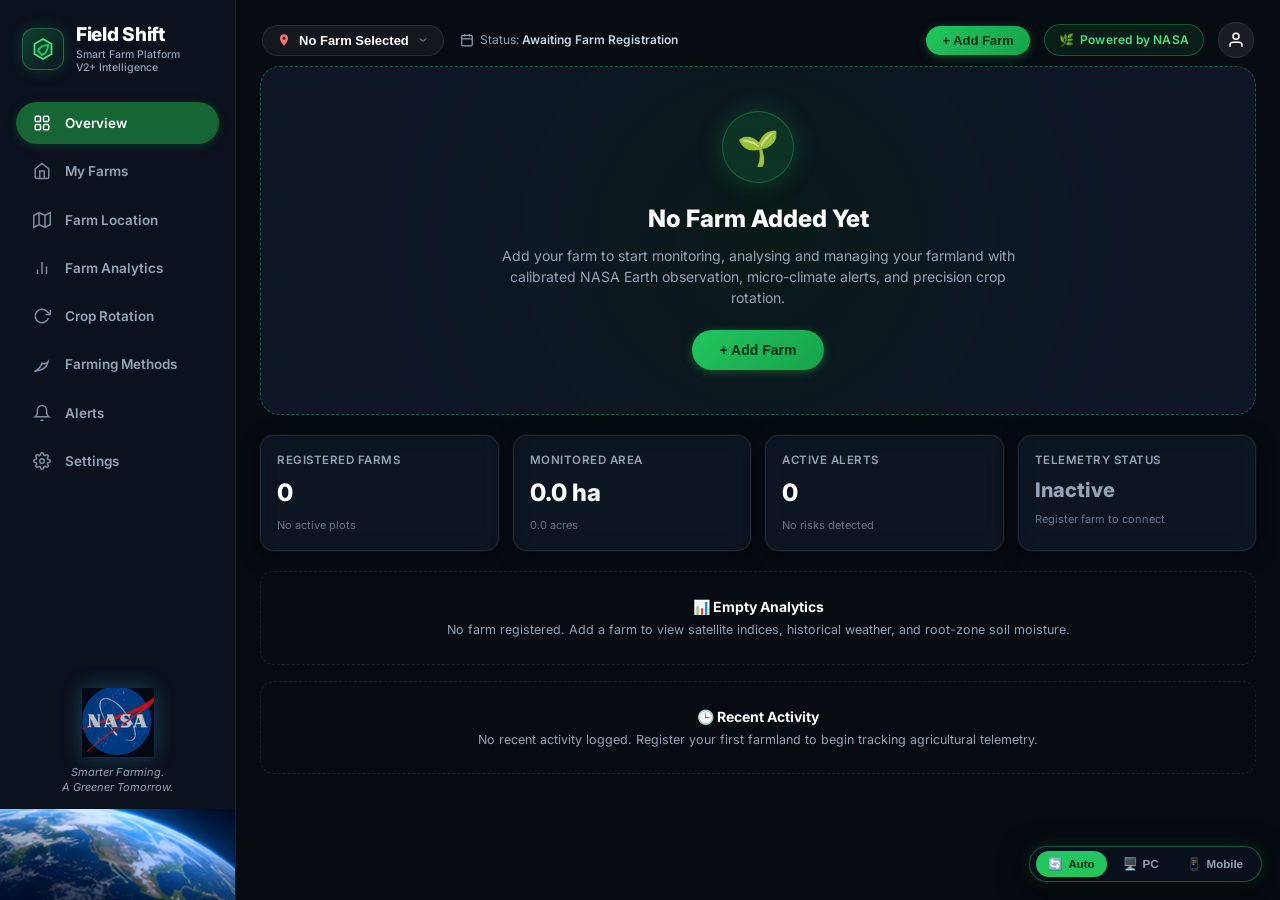
==== templates/index.html @ 27cc10a4 "Initial commit" ====
<!DOCTYPE html>
<html lang="en">
<head>
  <meta charset="UTF-8">
  <meta name="viewport" content="width=device-width, initial-scale=1.0, maximum-scale=1.0, user-scalable=no">
  <title>Field Shift V2+ | Reliable Farmer-Centred Smart Farm Management</title>
  
  <!-- Favicon -->
  <link rel="icon" type="image/png" href="/static/images/nasa_mobile_logo.png">

  <!-- Google Fonts: Inter & Outfit -->
  <link rel="preconnect" href="https://fonts.googleapis.com">
  <link rel="preconnect" href="https://fonts.gstatic.com" crossorigin>
  <link href="https://fonts.googleapis.com/css2?family=Inter:wght@400;500;600;700;800;900&family=Outfit:wght@500;600;700;800&display=swap" rel="stylesheet">

  <!-- Leaflet GIS CSS -->
  <link rel="stylesheet" href="/static/vendor/leaflet/leaflet.css">

  <!-- Core & Responsive Styles -->
  <link rel="stylesheet" href="/static/css/style.css">
  <link rel="stylesheet" href="/static/css/desktop.css">
  <link rel="stylesheet" href="/static/css/mobile.css">

  <style>
    .location-choices-grid {
      display: flex;
      flex-direction: column;
      gap: 10px;
    }
    .location-choice-btn {
      display: flex;
      align-items: center;
      gap: 12px;
      padding: 12px 14px;
      border-radius: 12px;
      background: rgba(255, 255, 255, 0.04);
      border: 1px solid var(--border-subtle);
      color: #fff;
      cursor: pointer;
      transition: all 0.2s ease;
      width: 100%;
    }
    .location-choice-btn:hover {
      background: rgba(34, 197, 94, 0.15);
      border-color: #22c55e;
    }
    .spinner-dot {
      display: inline-block;
      width: 8px;
      height: 8px;
      border-radius: 50%;
      background: #22c55e;
      animation: pulseDot 1s infinite alternate;
    }
    @keyframes pulseDot {
      from { opacity: 0.3; transform: scale(0.8); }
      to { opacity: 1; transform: scale(1.2); }
    }
    @keyframes pulsePin {
      0% { transform: scale(0.9); box-shadow: 0 0 0 0 rgba(56, 189, 248, 0.7); }
      70% { transform: scale(1.1); box-shadow: 0 0 0 10px rgba(56, 189, 248, 0); }
      100% { transform: scale(0.9); box-shadow: 0 0 0 0 rgba(56, 189, 248, 0); }
    }
  </style>
</head>
<body>

  <!-- =======================================================================
       1. DESKTOP / PC VERSION (>= 1024px)
       ======================================================================= -->
  <div class="desktop-app-wrapper" id="desktop-view">
    <!-- Left Sidebar -->
    <aside class="sidebar">
      <div class="sidebar-top">
        <!-- Brand Logo -->
        <div class="brand-logo-container">
          <div class="brand-icon">
            <svg width="24" height="24" viewBox="0 0 24 24" fill="none" xmlns="http://www.w3.org/2000/svg">
              <path d="M12 2L20.5 7V17L12 22L3.5 17V7L12 2Z" stroke="#4ade80" stroke-width="1.8" fill="rgba(34,197,94,0.15)"/>
              <path d="M7 14C8.5 10 13 8 17 8C17 12 15 16.5 11 18" stroke="#22c55e" stroke-width="2" stroke-linecap="round"/>
              <path d="M11 18L7 14" stroke="#22c55e" stroke-width="1.8" stroke-linecap="round"/>
            </svg>
          </div>
          <div class="brand-text-block">
            <span class="brand-title">Field Shift</span>
            <span class="brand-subtitle">Smart Farm Platform<br>V2+ Intelligence</span>
          </div>
        </div>

        <!-- 8 Dashboard Sidebar Navigation Items -->
        <nav class="sidebar-nav">
          <a class="nav-link active" data-tab="overview">
            <svg class="nav-icon" viewBox="0 0 24 24" fill="none" stroke="currentColor" stroke-width="2">
              <rect x="3" y="3" width="7" height="7" rx="1.5"></rect>
              <rect x="14" y="3" width="7" height="7" rx="1.5"></rect>
              <rect x="14" y="14" width="7" height="7" rx="1.5"></rect>
              <rect x="3" y="14" width="7" height="7" rx="1.5"></rect>
            </svg>
            <span>Overview</span>
          </a>
          <a class="nav-link" data-tab="my-farms">
            <svg class="nav-icon" viewBox="0 0 24 24" fill="none" stroke="currentColor" stroke-width="2">
              <path d="M3 9l9-7 9 7v11a2 2 0 0 1-2 2H5a2 2 0 0 1-2-2z"></path>
              <polyline points="9 22 9 12 15 12 15 22"></polyline>
            </svg>
            <span>My Farms</span>
          </a>
          <a class="nav-link" data-tab="location">
            <svg class="nav-icon" viewBox="0 0 24 24" fill="none" stroke="currentColor" stroke-width="2">
              <polygon points="1 6 1 22 8 18 16 22 23 18 23 2 16 6 8 2 1 6"></polygon>
              <line x1="8" y1="2" x2="8" y2="18"></line>
              <line x1="16" y1="6" x2="16" y2="22"></line>
            </svg>
            <span>Farm Location</span>
          </a>
          <a class="nav-link" data-tab="analytics">
            <svg class="nav-icon" viewBox="0 0 24 24" fill="none" stroke="currentColor" stroke-width="2">
              <path d="M18 20V10M12 20V4M6 20v-6"></path>
            </svg>
            <span>Farm Analytics</span>
          </a>
          <a class="nav-link" data-tab="rotation">
            <svg class="nav-icon" viewBox="0 0 24 24" fill="none" stroke="currentColor" stroke-width="2">
              <polyline points="23 4 23 10 17 10"></polyline>
              <path d="M20.49 15a9 9 0 1 1-2.12-9.36L23 10"></path>
            </svg>
            <span>Crop Rotation</span>
          </a>
          <a class="nav-link" data-tab="methods">
            <svg class="nav-icon" viewBox="0 0 24 24" fill="none" stroke="currentColor" stroke-width="2">
              <path d="M2 22s8-4 10-11c0 0 4 2 8-2 0 0-2 8-8 10-2 1-10 3-10 3z"></path>
            </svg>
            <span>Farming Methods</span>
          </a>
          <a class="nav-link" data-tab="alerts">
            <svg class="nav-icon" viewBox="0 0 24 24" fill="none" stroke="currentColor" stroke-width="2">
              <path d="M18 8A6 6 0 0 0 6 8c0 7-3 9-3 9h18s-3-2-3-9"></path>
              <path d="M13.73 21a2 2 0 0 1-3.46 0"></path>
            </svg>
            <span>Alerts</span>
          </a>
          <a class="nav-link" data-tab="settings">
            <svg class="nav-icon" viewBox="0 0 24 24" fill="none" stroke="currentColor" stroke-width="2">
              <circle cx="12" cy="12" r="3"></circle>
              <path d="M19.4 15a1.65 1.65 0 0 0 .33 1.82l.06.06a2 2 0 0 1 0 2.83 2 2 0 0 1-2.83 0l-.06-.06a1.65 1.65 0 0 0-1.82-.33 1.65 1.65 0 0 0-1 1.51V21a2 2 0 0 1-2 2 2 2 0 0 1-2-2v-.09A1.65 1.65 0 0 0 9 19.4a1.65 1.65 0 0 0-1.82.33l-.06.06a2 2 0 0 1-2.83 0 2 2 0 0 1 0-2.83l.06-.06a1.65 1.65 0 0 0 .33-1.82 1.65 1.65 0 0 0-1.51-1H3a2 2 0 0 1-2-2 2 2 0 0 1 2-2h.09A1.65 1.65 0 0 0 4.6 9a1.65 1.65 0 0 0-.33-1.82l-.06-.06a2 2 0 0 1 0-2.83 2 2 0 0 1 2.83 0l.06.06a1.65 1.65 0 0 0 1.82.33H9a1.65 1.65 0 0 0 1-1.51V3a2 2 0 0 1 2-2 2 2 0 0 1 2 2v.09a1.65 1.65 0 0 0 1 1.51 1.65 1.65 0 0 0 1.82-.33l.06-.06a2 2 0 0 1 2.83 0 2 2 0 0 1 0 2.83l-.06.06a1.65 1.65 0 0 0-.33 1.82V9a1.65 1.65 0 0 0 1.51 1H21a2 2 0 0 1 2 2 2 2 0 0 1-2 2h-.09a1.65 1.65 0 0 0-1.51 1z"></path>
            </svg>
            <span>Settings</span>
          </a>
        </nav>
      </div>

      <!-- Sidebar Bottom: NASA & Earth Horizon -->
      <div class="sidebar-bottom">
        <img src="/static/images/nasa_mobile_logo.png" alt="NASA Meatball" class="nasa-sidebar-logo">
        <div class="sidebar-mission-text">
          Smarter Farming.<br>A Greener Tomorrow.
        </div>
        <img src="/static/images/earth_glow.png" alt="Curved Earth" class="sidebar-earth-glow">
      </div>
    </aside>

    <!-- Main Desktop Content Area -->
    <main class="desktop-main">

      <!-- ===================================================================
           1. SECTION: OVERVIEW (Empty vs Registered State)
           =================================================================== -->
      <div id="view-overview" class="app-section-view">
        <!-- Top Bar -->
        <header class="desktop-topbar">
          <div class="topbar-left">
            <button class="location-selector-btn" id="desk-location-btn" title="View Registered Farmlands">
              <svg class="location-icon" viewBox="0 0 24 24" fill="currentColor">
                <path d="M12 2C8.13 2 5 5.13 5 9c0 5.25 7 13 7 13s7-7.75 7-13c0-3.87-3.13-7-7-7zm0 9.5a2.5 2.5 0 0 1 0-5 2.5 2.5 0 0 1 0 5z"/>
              </svg>
              <span id="desk-location-text">No Farm Selected</span>
              <svg class="chevron-icon" viewBox="0 0 24 24" fill="none" stroke="currentColor" stroke-width="2">
                <polyline points="6 9 12 15 18 9"></polyline>
              </svg>
            </button>

            <div class="last-updated-text">
              <svg width="14" height="14" viewBox="0 0 24 24" fill="none" stroke="currentColor" stroke-width="2">
                <rect x="3" y="4" width="18" height="18" rx="2" ry="2"></rect>
                <line x1="16" y1="2" x2="16" y2="6"></line>
                <line x1="8" y1="2" x2="8" y2="6"></line>
                <line x1="3" y1="10" x2="21" y2="10"></line>
              </svg>
              <span>Status: <strong id="desk-last-updated" style="font-weight: 600; color: #cbd5e1;">Awaiting Registration</strong></span>
            </div>
          </div>

          <div class="topbar-right">
            <button class="btn-pill btn-primary-green btn-trigger-add-farm">
              <span>+ Add Farm</span>
            </button>
            <div class="nasa-powered-badge">
              <span>🌿</span>
              <span>Powered by NASA</span>
            </div>
            <button class="user-avatar-btn" onclick="FarmApp.showView('settings')" title="Farm Settings">
              <svg width="18" height="18" viewBox="0 0 24 24" fill="none" stroke="currentColor" stroke-width="2">
                <path d="M20 21v-2a4 4 0 0 0-4-4H8a4 4 0 0 0-4 4v2"></path>
                <circle cx="12" cy="7" r="4"></circle>
              </svg>
            </button>
          </div>
        </header>

        <!-- EMPTY STATE (Section 2 & 8 requirement: When no farm registered) -->
        <div id="overview-empty-state-box" style="display: none;">
          <div class="overview-empty-hero-card">
            <div class="empty-hero-icon">🌱</div>
            <h2 class="empty-hero-title">No Farm Added Yet</h2>
            <p class="empty-hero-desc">Add your farm to start monitoring, analysing and managing your farmland with calibrated NASA Earth observation, micro-climate alerts, and precision crop rotation.</p>
            <button class="btn-pill btn-primary-green btn-trigger-add-farm" style="padding: 12px 28px; font-size: 14px;">
              <span>+ Add Farm</span>
            </button>
          </div>

          <!-- Empty stats grid -->
          <div class="empty-stat-grid">
            <div class="card-glass analytics-stat-card">
              <span class="stat-card-label">Registered Farms</span>
              <div class="stat-card-value">0</div>
              <span class="stat-card-subtext">No active plots</span>
            </div>
            <div class="card-glass analytics-stat-card">
              <span class="stat-card-label">Monitored Area</span>
              <div class="stat-card-value">0.0 ha</div>
              <span class="stat-card-subtext">0.0 acres</span>
            </div>
            <div class="card-glass analytics-stat-card">
              <span class="stat-card-label">Active Alerts</span>
              <div class="stat-card-value">0</div>
              <span class="stat-card-subtext">No risks detected</span>
            </div>
            <div class="card-glass analytics-stat-card">
              <span class="stat-card-label">Telemetry Status</span>
              <div class="stat-card-value" style="font-size: 20px; color: #94a3b8;">Inactive</div>
              <span class="stat-card-subtext">Register farm to connect</span>
            </div>
          </div>

          <div class="empty-secondary-card">
            <h4 style="font-size: 14px; font-weight: 700; color: #fff; margin-bottom: 4px;">📊 Empty Analytics</h4>
            <p style="font-size: 12.5px; color: #94a3b8;">No farm registered. Add a farm to view satellite indices, historical weather, and root-zone soil moisture.</p>
          </div>

          <div class="empty-secondary-card">
            <h4 style="font-size: 14px; font-weight: 700; color: #fff; margin-bottom: 4px;">🕒 Recent Activity</h4>
            <p style="font-size: 12.5px; color: #94a3b8;">No recent activity logged. Register your first farmland to begin tracking agricultural telemetry.</p>
          </div>
        </div>

        <!-- REGISTERED STATE: Displays real farm information -->
        <div id="overview-registered-content" style="display: block;">
          <!-- Row 1: KPI Cards -->
          <section class="kpi-cards-grid">
            <div class="card-glass kpi-card" onclick="FarmApp.showView('methods')" style="cursor: pointer;" title="View Smart Farming Guidelines">
              <div class="kpi-header">
                <div class="kpi-icon-wrap green">🌿</div>
                <span class="kpi-title">Current Crop</span>
              </div>
              <div class="kpi-body">
                <span class="kpi-value" id="kpi-crop-val" style="font-size: 20px;">Short-Duration Rice</span>
                <span class="kpi-change-pill badge-trend-up">Active</span>
              </div>
              <div class="kpi-sparkline-wrap">
                <canvas id="chart-crop-health" class="sparkline-canvas"></canvas>
              </div>
            </div>

            <div class="card-glass kpi-card" onclick="FarmApp.showView('analytics')" style="cursor: pointer;" title="View Soil Telemetry">
              <div class="kpi-header">
                <div class="kpi-icon-wrap blue">💧</div>
                <span class="kpi-title">Soil Moisture (0-7cm)</span>
              </div>
              <div class="kpi-body">
                <span class="kpi-value" id="kpi-soil-val">68%</span>
                <span class="kpi-change-pill badge-trend-up">Optimal</span>
              </div>
              <div class="kpi-sparkline-wrap">
                <canvas id="chart-soil-moisture" class="sparkline-canvas"></canvas>
              </div>
            </div>

            <div class="card-glass kpi-card" onclick="FarmApp.showView('analytics')" style="cursor: pointer;" title="View Temperature Window">
              <div class="kpi-header">
                <div class="kpi-icon-wrap orange">☀️</div>
                <span class="kpi-title">Field Temperature</span>
              </div>
              <div class="kpi-body">
                <span class="kpi-value" id="kpi-temp-val">31.2°C</span>
                <span class="kpi-change-pill badge-trend-up" style="color: #f97316;">Normal</span>
              </div>
              <div class="kpi-sparkline-wrap">
                <canvas id="chart-temperature" class="sparkline-canvas"></canvas>
              </div>
            </div>

            <div class="card-glass kpi-card" onclick="FarmApp.showView('location')" style="cursor: pointer;" title="View Farm GIS Location">
              <div class="kpi-header">
                <div class="kpi-icon-wrap indigo">📐</div>
                <span class="kpi-title">Registered Farmland</span>
              </div>
              <div class="kpi-body">
                <span class="kpi-value" id="kpi-rain-val">4.5 ha</span>
                <span class="kpi-change-pill badge-trend-up">Confirmed</span>
              </div>
              <div class="mini-bar-chart">
                <div class="mini-bar" style="height: 40%;"></div>
                <div class="mini-bar" style="height: 65%;"></div>
                <div class="mini-bar" style="height: 50%;"></div>
                <div class="mini-bar" style="height: 85%;"></div>
                <div class="mini-bar" style="height: 100%;"></div>
                <div class="mini-bar" style="height: 70%;"></div>
                <div class="mini-bar" style="height: 45%;"></div>
              </div>
            </div>
          </section>

          <!-- Row 2: Overview Map + Smart Farming Summary -->
          <section class="middle-grid">
            <div class="card-glass field-overview-card" id="desktop-map-container">
              <div class="card-top-action-bar">
                <div class="card-title-group" onclick="FarmApp.showView('location')" style="cursor: pointer;">
                  <svg width="18" height="18" viewBox="0 0 24 24" fill="none" stroke="#22c55e" stroke-width="2">
                    <polygon points="1 6 1 22 8 18 16 22 23 18 23 2 16 6 8 2 1 6"></polygon>
                    <line x1="8" y1="2" x2="8" y2="18"></line>
                    <line x1="16" y1="6" x2="16" y2="22"></line>
                  </svg>
                  <h2 class="card-heading-title">Farm Field Overview</h2>
                </div>
                <div class="layer-toggle-group">
                  <button class="layer-toggle-btn active" data-layer="NDVI">NDVI</button>
                  <button class="layer-toggle-btn" data-layer="True Color">True Color</button>
                  <button class="layer-toggle-btn" data-layer="Land Cover">Land Cover</button>
                </div>
              </div>

              <div class="map-canvas-container">
                <img src="/static/images/farm_satellite.jpg" alt="Satellite Field Overview" class="map-background-img" id="desktop-map-img">

                <div class="field-marker-badge" id="desk-field-marker">
                  <div id="desk-field-marker-text">
                    <strong>My Farm</strong>
                    <span class="field-health-num">Active Plot</span>
                  </div>
                </div>

                <div class="map-legend-vertical">
                  <div class="legend-bar-gradient"></div>
                  <div class="legend-text-labels">
                    <span class="lbl-healthy">Healthy</span>
                    <span class="lbl-stressed">Stressed</span>
                  </div>
                </div>

                <div class="map-controls-group">
                  <button class="map-ctrl-btn" id="desk-map-zoomin" title="Zoom In">+</button>
                  <button class="map-ctrl-btn" id="desk-map-zoomout" title="Zoom Out">−</button>
                  <button class="map-ctrl-btn" id="desk-map-fullscreen" title="Toggle Fullscreen">⛶</button>
                </div>
              </div>
            </div>

            <div class="card-glass ai-recommendation-card">
              <div>
                <div class="rec-header-row">
                  <div class="rec-title-group" onclick="FarmApp.showView('rotation')" style="cursor: pointer;" title="Open Crop Rotation">
                    <span>🌾</span>
                    <span>Crop Rotation & Management</span>
                  </div>
                  <div class="confidence-badge">
                    <span>✔</span>
                    <span>Farmer Authority</span>
                  </div>
                </div>

                <div class="rec-body-content">
                  <img src="/static/images/rice_crop.jpg" alt="Selected Crop" class="crop-preview-thumb">
                  <div class="rec-text-details">
                    <span class="rec-subhead">Currently Cultivating</span>
                    <h3 class="rec-crop-name" id="desk-rec-crop-name">Short-Duration Rice</h3>
                    <p class="rec-description" id="desk-rec-desc">Ground-verified cultivar with active soil and climate telemetry.</p>
                  </div>
                </div>

                <div class="rec-why-container">
                  <div class="rec-why-title">Quick Action Hub:</div>
                  <div class="rec-why-grid">
                    <div class="why-item" onclick="FarmApp.showView('rotation')" style="cursor: pointer;">
                      <span class="why-icon">🔄</span>
                      <div>
                        <div>Crop</div>
                        <strong style="color: #4ade80;">Rotation</strong>
                      </div>
                    </div>
                    <div class="why-item" onclick="FarmApp.showView('methods')" style="cursor: pointer;">
                      <span class="why-icon">🚜</span>
                      <div>
                        <div>Farming</div>
                        <strong style="color: #38bdf8;">Methods</strong>
                      </div>
                    </div>
                    <div class="why-item" onclick="FarmApp.showView('alerts')" style="cursor: pointer;">
                      <span class="why-icon">⚠️</span>
                      <div>
                        <div>Agro</div>
                        <strong style="color: #facc15;">Alerts</strong>
                      </div>
                    </div>
                  </div>
                </div>
              </div>

              <button class="btn-view-plan" id="desk-view-plan-btn">
                <span>View Smart Farming Guidelines</span>
                <span>→</span>
              </button>
            </div>
          </section>

          <!-- Row 3: Bottom Weather & Water Telemetry -->
          <section class="bottom-cards-grid">
            <div class="card-glass bottom-card" onclick="FarmApp.showView('analytics')" style="cursor: pointer;">
              <div>
                <div class="bottom-card-header">
                  <span>⛅</span>
                  <div class="bottom-card-title">Weather & Climate <span class="bottom-card-source">(from ERA5)</span></div>
                </div>
                <div class="weather-main-row">
                  <span class="weather-sun-icon">☀️</span>
                  <div>
                    <div class="weather-temp-num" id="desk-weather-temp">31.2°C</div>
                    <div class="weather-condition-lbl">Live Reanalysis</div>
                  </div>
                </div>
                <div class="weather-stats-row">
                  <span id="desk-weather-hum">72% Humidity</span>
                  <span id="desk-weather-wind">8 km/h Wind</span>
                  <span id="desk-weather-rain">0 mm Rain (Today)</span>
                </div>
              </div>
              <div style="height: 32px; width: 100%;">
                <canvas id="chart-weather-spark" class="sparkline-canvas"></canvas>
              </div>
            </div>

            <div class="card-glass bottom-card">
              <div>
                <div class="bottom-card-header">
                  <span style="color: #38bdf8;">💧</span>
                  <div class="bottom-card-title">Water Balance <span class="bottom-card-source">(OpenET)</span></div>
                </div>
                <div class="water-metric-num">3.2 mm/day</div>
                <div class="water-metric-status">Optimal Moisture</div>
                <div style="height: 40px; width: 100%;">
                  <canvas id="chart-water-usage" class="sparkline-canvas"></canvas>
                </div>
              </div>
              <div class="water-savings-pill">
                <span>🌿</span>
                <span>Sustainable root-zone retention</span>
              </div>
            </div>

            <div class="card-glass bottom-card" onclick="FarmApp.showView('rotation')" style="cursor: pointer;">
              <div>
                <div class="bottom-card-header">
                  <span style="color: #22c55e;">🔄</span>
                  <div class="bottom-card-title">Crop Rotation Recommendation</div>
                </div>
                <div style="font-size: 13px; font-weight: 700; color: #fff; margin-top: 6px;">Next: Black Gram (VBN-8)</div>
                <p style="font-size: 11.5px; color: #94a3b8; line-height: 1.4; margin-top: 4px;">Legume rotation fixes atmospheric nitrogen following rice crop.</p>
              </div>
              <div class="market-info-note" style="margin-top: 10px;">
                <span>ℹ️</span>
                <span>Farmer choice required before adoption.</span>
              </div>
            </div>

            <div class="card-glass bottom-card" onclick="FarmApp.showView('alerts')" style="cursor: pointer;">
              <div>
                <div class="bottom-card-header">
                  <span style="color: #38bdf8;">🔔</span>
                  <div class="bottom-card-title">Active Field Alerts</div>
                </div>
                <div style="font-size: 13px; font-weight: 700; color: #4ade80; margin-top: 6px;">All Conditions Favorable</div>
                <p style="font-size: 11.5px; color: #94a3b8; line-height: 1.4; margin-top: 4px;">Monsoon watch active. Drainage bunds intact.</p>
              </div>
              <div class="water-savings-pill" style="margin-top: 10px;">
                <span>✓</span>
                <span>3 Active Monitoring Signals</span>
              </div>
            </div>
          </section>
        </div>
      </div>

      <!-- ===================================================================
           2. SECTION: MY FARMS (Multi-Plot Management)
           =================================================================== -->
      <div id="view-my-farms" class="app-section-view" style="display: none;">
        <div class="view-page-header">
          <div class="view-header-title-group">
            <h2><span>🚜</span> My Registered Farmlands</h2>
            <p class="view-header-subtitle">Manage registered agricultural plots, view confirmed boundaries, and switch active fields</p>
          </div>
          <button class="btn-pill btn-primary-green btn-trigger-add-farm">
            <span>+ Add Farmland</span>
          </button>
        </div>

        <div id="my-farms-empty-state" style="display: none;" class="overview-empty-hero-card">
          <div class="empty-hero-icon">📍</div>
          <h2 class="empty-hero-title">No Farm Added Yet</h2>
          <p class="empty-hero-desc">Add your farm to start monitoring, analysing and managing your farmland with calibrated NASA Earth observation.</p>
          <button class="btn-pill btn-primary-green btn-trigger-add-farm">
            <span>+ Add Farm</span>
          </button>
        </div>

        <div id="my-farms-grid" class="my-farms-grid"></div>
      </div>

      <!-- ===================================================================
           3. SECTION: FARM LOCATION (Interactive GIS Map)
           =================================================================== -->
      <div id="view-location" class="app-section-view" style="display: none;">
        <div class="view-page-header">
          <div class="view-header-title-group">
            <h2><span>🛰️</span> Geographical Farm Intelligence & Satellite GIS</h2>
            <p class="view-header-subtitle">Field boundary coordinates, real-time geodesic area measurement, and multi-spectral satellite overlays</p>
          </div>
          <button class="btn-pill btn-outline-green" id="gis-map-fullscreen-btn">
            <span>Fullscreen GIS</span>
            <span>⛶</span>
          </button>
        </div>

        <div class="card-glass gis-map-card">
          <div class="gis-map-top-bar">
            <div class="map-layer-pills">
              <button class="map-layer-btn active" data-map-layer="satellite">True Color Satellite</button>
              <button class="map-layer-btn" data-map-layer="street">Topographical Street</button>
              <button class="map-layer-btn" data-map-layer="ndvi">NDVI Vegetation Health</button>
              <button class="map-layer-btn" data-map-layer="moisture">Soil Moisture Zonation</button>
            </div>
            <button class="btn-pill btn-primary-green btn-trigger-add-farm" style="font-size: 11.5px; padding: 5px 12px;">
              <span>+ Register New Plot</span>
            </button>
          </div>

          <div class="gis-map-container-wrap">
            <div id="gis-map-view-container"></div>

            <div class="gis-floating-telemetry">
              <div class="gis-telemetry-item">
                <span>📍 GPS:</span>
                <strong id="gis-gps-coords">--</strong>
              </div>
              <div class="gis-telemetry-item">
                <span>🌾 Farm Area:</span>
                <div class="gis-area-badges">
                  <span class="area-badge-chip" id="gis-area-ha">-- ha</span>
                  <span class="area-badge-chip" id="gis-area-ac">-- acres</span>
                </div>
              </div>
              <div class="gis-telemetry-item" style="font-size: 11px; color: #94a3b8; margin-top: 2px;">
                <span>🛰️ Imagery:</span>
                <span>Esri World Imagery (High-Resolution Satellite)</span>
              </div>
            </div>
          </div>

          <div style="font-size: 11.5px; color: #94a3b8; line-height: 1.5; padding: 6px 4px;">
            <strong>Data Disclosure:</strong> High-resolution optical satellite imagery provided by Esri & Maxar. Farm boundaries are computed via spherical Earth ellipsoids (WGS84). Farm Shift clearly distinguishes your current device GPS position from the confirmed farmland perimeter.
          </div>
        </div>
      </div>

      <!-- ===================================================================
           4. SECTION: FARM ANALYTICS
           =================================================================== -->
      <div id="view-analytics" class="app-section-view" style="display: none;">
        <div class="view-page-header">
          <div class="view-header-title-group">
            <h2><span>📊</span> Farm Analytics & Historical Reanalysis</h2>
            <p class="view-header-subtitle">Multi-temporal weather reanalysis, vegetation indicators (NDVI), and root-zone soil telemetry</p>
          </div>
          <div id="analytics-loading-status" style="font-size: 12px; color: #38bdf8;"></div>
        </div>

        <div class="analytics-controls-bar">
          <div class="analytics-period-group">
            <span style="font-size: 11.5px; color: #64748b; margin-right: 4px;">Time Horizon:</span>
            <button class="analytics-period-btn" data-period="7d">7 Days</button>
            <button class="analytics-period-btn active" data-period="30d">30 Days</button>
            <button class="analytics-period-btn" data-period="90d">90 Days</button>
            <button class="analytics-period-btn" data-period="1y">1 Year</button>
          </div>
          <div class="indicator-tabs-group">
            <span style="font-size: 11.5px; color: #64748b; margin-right: 4px;">Telemetry Overlay:</span>
            <button class="indicator-tab-btn active" data-indicator="all">Composite All</button>
            <button class="indicator-tab-btn" data-indicator="rainfall">Rainfall (mm)</button>
            <button class="indicator-tab-btn" data-indicator="temperature">Temperature (°C)</button>
            <button class="indicator-tab-btn" data-indicator="soil">Soil Moisture (%)</button>
          </div>
        </div>

        <div class="analytics-summary-grid">
          <div class="card-glass analytics-stat-card">
            <span class="stat-card-label">Cumulative Rainfall</span>
            <div class="stat-card-value" id="analytics-metric-rain">-- mm</div>
            <span class="stat-card-subtext">Open-Meteo & ERA5 Blend</span>
          </div>
          <div class="card-glass analytics-stat-card">
            <span class="stat-card-label">Mean Temperature</span>
            <div class="stat-card-value" id="analytics-metric-temp">-- °C</div>
            <span class="stat-card-subtext">Regional historical baseline</span>
          </div>
          <div class="card-glass analytics-stat-card">
            <span class="stat-card-label">Peak Temperature</span>
            <div class="stat-card-value" id="analytics-metric-max">-- °C</div>
            <span class="stat-card-subtext">Thermal comfort threshold</span>
          </div>
          <div class="card-glass analytics-stat-card">
            <span class="stat-card-label">Root-Zone Soil Moisture</span>
            <div class="stat-card-value" id="analytics-metric-moist">68%</div>
            <span class="stat-card-subtext">Adequate root hydration</span>
          </div>
        </div>

        <div class="card-glass analytics-main-chart-card">
          <div class="chart-header-row">
            <h3 style="font-size: 15px; font-weight: 700; color: #fff;">Historical Meteorological & Soil Dynamics</h3>
            <div class="chart-legend-wrap">
              <span style="color: #38bdf8;">■ Rainfall (Bars)</span>
              <span style="color: #f97316;">— Temperature (°C)</span>
              <span style="color: #22c55e;">— Root-Zone Moisture (%)</span>
            </div>
          </div>
          <canvas id="analytics-main-chart" style="width: 100%; height: 260px;"></canvas>
        </div>

        <div class="analytics-obs-grid">
          <div class="card-glass analytics-obs-card">
            <h3 style="font-size: 15px; font-weight: 700; color: #fff; margin-bottom: 4px;">🛰️ Crop Growth & Satellite Observations</h3>
            <p style="font-size: 12px; color: #94a3b8;">Recorded from Landsat-9, Sentinel-2 (10m), and ground agro-meteorological stations.</p>
            <div class="analytics-obs-list" id="analytics-observations-list"></div>
          </div>

          <div class="analytics-disclaimer-box">
            <h4 style="color: #38bdf8; font-size: 13px; font-weight: 700; margin-bottom: 6px;">ℹ️ Earth Observation Data Limitations</h4>
            <p>• Optical NDVI measurements require cloud-free satellite passes (<20% cloud cover). In-situ soil pH testing remains recommended prior to micro-nutrient dressings.</p>
            <p style="margin-top: 8px;">• Soil moisture measurements represent 0–7cm topsoil layer. Deep aquifer percolation is modelled via OpenET energy balance equations.</p>
          </div>
        </div>
      </div>

      <!-- ===================================================================
           5. SECTION: CROP ROTATION (Dedicated Section 5 & 6)
           =================================================================== -->
      <div id="view-rotation" class="app-section-view" style="display: none;">
        <div class="view-page-header">
          <div class="view-header-title-group">
            <h2><span>🔄</span> Crop Rotation Recommendation Engine</h2>
            <p class="view-header-subtitle">Agro-ecological rotation sequences analyzing previous crops, nitrogen fixation, soil characteristics, and disease cycle disruption</p>
          </div>
          <div id="rotation-active-farm-pill" style="font-size: 12px; color: #4ade80;"></div>
        </div>

        <div id="rotation-empty-state" style="display: none;" class="overview-empty-hero-card">
          <div class="empty-hero-icon">🌾</div>
          <h2 class="empty-hero-title">No Farm Added Yet</h2>
          <p class="empty-hero-desc">Add your farm to generate tailored crop rotation plans based on your actual soil type, water availability, and cropping history.</p>
          <button class="btn-pill btn-primary-green btn-trigger-add-farm">
            <span>+ Add Farm</span>
          </button>
        </div>

        <div id="rotation-cards-container" style="display: flex; flex-direction: column;"></div>
      </div>

      <!-- ===================================================================
           6. SECTION: FARMING RECOMMENDATIONS (Smart Farming Methods - Section 7)
           =================================================================== -->
      <div id="view-methods" class="app-section-view" style="display: none;">
        <div class="view-page-header">
          <div class="view-header-title-group">
            <h2><span>🚜</span> Smart Farming Methods & Crop Management</h2>
            <p class="view-header-subtitle">Crop-specific land preparation, precision planting, water conservation, IPM, and harvest timing</p>
          </div>
        </div>

        <div id="methods-empty-state" style="display: none;" class="overview-empty-hero-card">
          <div class="empty-hero-icon">🌱</div>
          <h2 class="empty-hero-title">No Farm Added Yet</h2>
          <p class="empty-hero-desc">Register your farmland to unlock verified crop management guidelines, seed treatment protocols, and soil conservation practices.</p>
          <button class="btn-pill btn-primary-green btn-trigger-add-farm">
            <span>+ Add Farm</span>
          </button>
        </div>

        <div id="methods-content-container" style="display: none;">
          <div class="card-glass" style="padding: 20px; margin-bottom: 16px; border-left: 4px solid #22c55e;">
            <h3 id="methods-crop-heading" style="font-size: 18px; font-weight: 800; color: #fff;">Rice (Oryza sativa) - High-Vigor Cultivation</h3>
            <span id="methods-crop-subtitle" style="font-size: 12.5px; color: #94a3b8;">Tailored for your registered plot</span>
            <p id="methods-caution-text" style="font-size: 11.5px; color: #38bdf8; margin-top: 8px;">These recommendations are calibrated with agricultural university standards. Verify local field conditions prior to critical operations.</p>
          </div>

          <div class="methods-modules-grid" id="methods-modules-grid"></div>
        </div>
      </div>

      <!-- ===================================================================
           7. SECTION: ALERTS (Section 8)
           =================================================================== -->
      <div id="view-alerts" class="app-section-view" style="display: none;">
        <div class="view-page-header">
          <div class="view-header-title-group">
            <h2><span>🔔</span> Agricultural Telemetry Alerts</h2>
            <p class="view-header-subtitle">Real-time risk monitoring for heavy precipitation, thermal stress, moisture deficit, and pest risk</p>
          </div>
        </div>

        <div id="alerts-empty-state" style="display: none;" class="overview-empty-hero-card">
          <div class="empty-hero-icon">🛡️</div>
          <h2 class="empty-hero-title">0 Alerts — No Farm Registered</h2>
          <p class="empty-hero-desc">Register your farm to activate automated micro-climate alerts and agricultural risk warnings.</p>
          <button class="btn-pill btn-primary-green btn-trigger-add-farm">
            <span>+ Add Farm</span>
          </button>
        </div>

        <div class="alerts-list-container" id="alerts-list-container"></div>
      </div>

      <!-- ===================================================================
           8. SECTION: SETTINGS (Section 8)
           =================================================================== -->
      <div id="view-settings" class="app-section-view" style="display: none;">
        <div class="view-page-header">
          <div class="view-header-title-group">
            <h2><span>⚙️</span> Farm Profile & System Settings</h2>
            <p class="view-header-subtitle">Manage farm coordinates, operational parameters, measurement units, and telemetry synchronization</p>
          </div>
        </div>

        <form id="settings-main-form">
          <div class="settings-grid-layout">
            <div class="card-glass settings-card">
              <h3 class="settings-section-title"><span>🌿</span> Farm & Geographical Identity</h3>
              <div class="form-group">
                <label>Farm or Agro Plot Name</label>
                <input type="text" class="form-control" id="settings-farm-name" placeholder="Enter farm name">
              </div>
              <div class="form-group">
                <label>Primary Farm Operator / Owner</label>
                <input type="text" class="form-control" id="settings-operator" placeholder="Farmer name">
              </div>
              <div class="settings-form-row">
                <div class="form-group">
                  <label>Country</label>
                  <input type="text" class="form-control" id="settings-country" value="India">
                </div>
                <div class="form-group">
                  <label>State / Province</label>
                  <input type="text" class="form-control" id="settings-state" value="Kerala">
                </div>
              </div>
              <div class="settings-form-row">
                <div class="form-group">
                  <label>District / Region</label>
                  <input type="text" class="form-control" id="settings-district" value="Thrissur">
                </div>
                <div class="form-group">
                  <label>Cloud Cover Tolerance (%)</label>
                  <input type="number" min="0" max="100" class="form-control" id="settings-cloud-tol" value="20">
                </div>
              </div>
            </div>

            <div class="card-glass settings-card">
              <h3 class="settings-section-title"><span>🌐</span> Measurement & Display</h3>
              <div class="form-group">
                <label>Measurement Units System</label>
                <select class="form-control" id="settings-units">
                  <option value="metric">Metric (°C, mm, hectares, kg)</option>
                  <option value="imperial">Imperial (°F, inches, acres, lbs)</option>
                </select>
              </div>
              <div class="form-group">
                <label>Language Preference</label>
                <select class="form-control" id="settings-language">
                  <option value="en">English (Default)</option>
                  <option value="ml">മലയാളം (Malayalam)</option>
                  <option value="hi">हिन्दी (Hindi)</option>
                  <option value="es">Español (Spanish)</option>
                </select>
              </div>

              <div style="margin-top: 28px; display: flex; flex-direction: column; gap: 10px;">
                <button type="submit" class="btn-pill btn-primary-green" style="width: 100%; padding: 12px;">
                  <span>Save Settings & Sync Telemetry</span>
                  <span>✓</span>
                </button>
                <button type="button" class="btn-pill btn-outline-green" id="btn-settings-export-json" style="width: 100%;">
                  <span>Export Farm Intelligence (JSON)</span>
                  <span>⤓</span>
                </button>
                <button type="button" class="btn-pill" id="btn-settings-reset-baseline" style="width: 100%; background: rgba(239, 68, 68, 0.15); color: #f87171; border: 1px solid rgba(239,68,68,0.3);">
                  <span>Clear All Farm Records / Reset</span>
                  <span>↺</span>
                </button>
              </div>
            </div>
          </div>
        </form>
      </div>

    </main>
  </div>


  <!-- =======================================================================
       2. MOBILE VERSION (< 1024px)
       ======================================================================= -->
  <div class="mobile-app-wrapper" id="mobile-view">
    <div class="mobile-status-bar">
      <span>9:41</span>
      <div class="mobile-status-icons">
        <span>📶</span>
        <span>⚡ 100</span>
      </div>
    </div>

    <header class="mobile-header">
      <div class="mobile-brand-group">
        <img src="/static/images/nasa_mobile_logo.png" alt="NASA Logo" class="mobile-nasa-logo">
        <div class="mobile-title-block">
          <div class="mobile-app-name">
            <span>Field</span> <span class="accent-shift">Shift</span> <span>🌿</span>
          </div>
          <div class="mobile-app-subtitle">Smart Farm Management V2+</div>
        </div>
      </div>
      <div class="mobile-header-actions">
        <button class="mobile-notif-btn" title="Alerts" onclick="FarmApp.showView('alerts')">
          <span>🔔</span>
          <span class="notif-dot"></span>
        </button>
        <div class="mobile-profile-avatar" title="Settings" onclick="FarmApp.showView('settings')">B</div>
      </div>
    </header>

    <div class="mobile-location-row">
      <button class="mobile-loc-pill" id="mob-location-btn">
        <span style="color: #f87171;">📍</span>
        <span id="mob-location-text">No Farm Added</span>
        <span style="color: #94a3b8; font-size: 11px;">⌄</span>
      </button>
      <button class="btn-pill btn-primary-green btn-trigger-add-farm" style="font-size: 11.5px; padding: 6px 12px;">
        <span>+ Add Farm</span>
      </button>
    </div>

    <main class="mobile-content">
      <!-- Mobile Empty State -->
      <div id="mobile-overview-empty" style="display: none;" class="overview-empty-hero-card">
        <div class="empty-hero-icon">🌱</div>
        <h3 class="empty-hero-title" style="font-size: 20px;">No Farm Added Yet</h3>
        <p class="empty-hero-desc" style="font-size: 13px;">Add your farm to start monitoring, analysing and managing your farmland.</p>
        <button class="btn-pill btn-primary-green btn-trigger-add-farm">
          <span>+ Add Farm</span>
        </button>
      </div>

      <!-- Mobile Registered State -->
      <div id="mobile-overview-registered">
        <section class="card-glass mobile-farm-card">
          <div class="mobile-farm-header">
            <div class="mobile-farm-title-group">
              <div class="mobile-farm-icon-circle">🌿</div>
              <div class="mobile-farm-titles">
                <h3>Farm Overview</h3>
                <p>Live farm telemetry</p>
              </div>
            </div>
            <button class="mobile-btn-edit" onclick="FarmApp.openEditModal()">
              <span>✎</span>
              <span>Edit</span>
            </button>
          </div>

          <div class="mobile-map-box" id="mobile-map-box" onclick="FarmApp.showView('location')">
            <div class="mobile-map-toggles">
              <button class="mobile-map-pill active">
                <span>🛰️ Satellite</span>
              </button>
            </div>
            <img src="/static/images/farm_satellite.jpg" alt="Farm Satellite" class="map-background-img" id="mobile-map-img">
            <div style="position: absolute; top: 40%; left: 48%; transform: translate(-50%, -50%); z-index: 10;">
              <svg width="28" height="28" viewBox="0 0 24 24" fill="#ffffff" filter="drop-shadow(0 2px 8px rgba(0,0,0,0.8))">
                <path d="M12 2C8.13 2 5 5.13 5 9c0 5.25 7 13 7 13s7-7.75 7-13c0-3.87-3.13-7-7-7zm0 9.5a2.5 2.5 0 0 1 0-5 2.5 2.5 0 0 1 0 5z"/>
              </svg>
            </div>
          </div>
        </section>

        <section class="mobile-metrics-grid" id="mobile-metrics-grid">
          <div class="card-glass mobile-metric-card" onclick="FarmApp.showView('methods')">
            <div class="mobile-m-top">
              <span class="mobile-m-icon" style="color: #4ade80;">🌿</span>
              <span class="mobile-m-label">Current Crop</span>
            </div>
            <div class="mobile-m-val-row">
              <span class="mobile-m-val" id="mob-crop-val" style="font-size: 16px;">Rice</span>
              <span class="mobile-m-badge badge-trend-up">Active</span>
            </div>
          </div>

          <div class="card-glass mobile-metric-card" onclick="FarmApp.showView('location')">
            <div class="mobile-m-top">
              <span class="mobile-m-icon" style="color: #60a5fa;">📐</span>
              <span class="mobile-m-label">Farm Area</span>
            </div>
            <div class="mobile-m-val-row">
              <span class="mobile-m-val" id="mob-rain-val">4.5 ha</span>
              <span class="mobile-m-badge" style="color: #4ade80;">Verified</span>
            </div>
          </div>

          <div class="card-glass mobile-metric-card" onclick="FarmApp.showView('analytics')">
            <div class="mobile-m-top">
              <span class="mobile-m-icon" style="color: #4ade80;">🌱</span>
              <span class="mobile-m-label">Soil Moisture</span>
            </div>
            <div class="mobile-m-val-row">
              <span class="mobile-m-val" id="mob-soil-val">68%</span>
              <span class="mobile-m-badge badge-trend-up">Optimal</span>
            </div>
          </div>

          <div class="card-glass mobile-metric-card" onclick="FarmApp.showView('analytics')">
            <div class="mobile-m-top">
              <span class="mobile-m-icon" style="color: #f97316;">🌡️</span>
              <span class="mobile-m-label">Temperature</span>
            </div>
            <div class="mobile-m-val-row">
              <span class="mobile-m-val" id="mob-temp-val">31.2°C</span>
              <span class="mobile-m-badge badge-trend-up">Normal</span>
            </div>
          </div>
        </section>

        <section class="card-glass mobile-rec-card">
          <div class="mobile-rec-header">
            <div class="mobile-rec-heading">
              <span style="color: #4ade80; font-size: 17px;">🔄</span>
              <span>Crop Rotation & Methods</span>
            </div>
            <div class="confidence-badge">
              <span>Farmer Choice</span>
            </div>
          </div>
          <div class="mobile-rec-body">
            <img src="/static/images/rice_crop.jpg" alt="Rice Crop" class="mobile-rec-thumb">
            <div class="mobile-rec-texts">
              <h4 class="mobile-rec-title" id="mob-rec-title">Short-Duration Rice</h4>
              <p class="mobile-rec-desc" id="mob-rec-desc">Tap below to view crop rotation options and smart farming methods.</p>
            </div>
          </div>
          <div style="display: flex; gap: 8px;">
            <button class="btn-pill btn-outline-green" onclick="FarmApp.showView('rotation')" style="flex: 1; padding: 10px;">
              <span>Crop Rotation</span>
            </button>
            <button class="btn-pill btn-primary-green" onclick="FarmApp.showView('methods')" style="flex: 1; padding: 10px;">
              <span>Farming Methods</span>
            </button>
          </div>
        </section>
      </div>
    </main>

    <nav class="mobile-bottom-nav">
      <a class="bottom-nav-item active" data-tab="overview">
        <span class="b-icon">🏠</span>
        <span>Overview</span>
      </a>
      <a class="bottom-nav-item" data-tab="my-farms">
        <span class="b-icon">🚜</span>
        <span>My Farms</span>
      </a>
      <a class="bottom-nav-item" data-tab="location">
        <span class="b-icon">📍</span>
        <span>Location</span>
      </a>
      <a class="bottom-nav-item" data-tab="rotation">
        <span class="b-icon">🔄</span>
        <span>Rotation</span>
      </a>
      <a class="bottom-nav-item" data-tab="settings">
        <span class="b-icon">⚙️</span>
        <span>Settings</span>
      </a>
    </nav>
  </div>


  <!-- =======================================================================
       3. 5-STEP FARM LOCATION DETECTION WIZARD MODAL (Section 3)
       ======================================================================= -->
  <div class="modal-overlay" id="add-farm-wizard-modal">
    <div class="modal-box wizard-modal-box">
      <div class="modal-header">
        <h3><span>🚜</span> Register Farmland</h3>
        <button class="modal-close-btn wizard-close-btn">&times;</button>
      </div>

      <!-- Step indicator progress bar -->
      <div class="wizard-progress-bar">
        <div class="wizard-indicator-step active" data-step="1">1</div>
        <div class="wizard-indicator-step" data-step="2">2</div>
        <div class="wizard-indicator-step" data-step="3">3</div>
        <div class="wizard-indicator-step" data-step="4">4</div>
      </div>

      <!-- STEP 1: Permission Request (Section 3 - Step 1) -->
      <div class="wizard-step-pane" id="wizard-step-1">
        <div style="text-align: center; padding: 10px 0 20px 0;">
          <div style="font-size: 42px; margin-bottom: 12px;">📍</div>
          <h4 style="font-size: 18px; font-weight: 800; color: #fff; margin-bottom: 10px;">
            We can detect your current location to help register your farm. Your permission is required.
          </h4>
          <p style="font-size: 13px; color: #94a3b8; line-height: 1.5; max-width: 460px; margin: 0 auto 24px auto;">
            Your location will be used to automatically retrieve satellite weather, soil moisture, and regional agro-ecological indices. Farm Shift never conducts background tracking.
          </p>

          <div style="display: flex; flex-direction: column; gap: 12px; max-width: 320px; margin: 0 auto;">
            <button class="btn-pill btn-primary-green" id="btn-wizard-allow-geo" style="padding: 12px 20px; font-size: 14px;">
              <span>📍 Allow Location Access</span>
            </button>
            <button class="btn-pill btn-outline-green" id="btn-wizard-manual-entry" style="padding: 11px 20px;">
              <span>⌨️ Enter Location Manually</span>
            </button>
          </div>
        </div>
      </div>

      <!-- STEP 2: Detecting Location Animation (Section 3 - Step 2) -->
      <div class="wizard-step-pane" id="wizard-step-2" style="display: none;">
        <div style="text-align: center; padding: 40px 20px;" id="wizard-detect-status">
          <div class="spinner-dot" style="width: 24px; height: 24px; margin-bottom: 16px;"></div>
          <h4 style="font-size: 17px; font-weight: 700; color: #fff;">Detecting Device Geographical Position...</h4>
          <p style="font-size: 12.5px; color: #94a3b8; margin-top: 6px;">Requesting GPS coordinates and querying regional geocoding...</p>
        </div>
      </div>

      <!-- STEP 3: Verify Location (Section 3 - Step 3) -->
      <div class="wizard-step-pane" id="wizard-step-3" style="display: none;">
        <h4 style="font-size: 17px; font-weight: 800; color: #fff; margin-bottom: 6px;">Is this your farm's location?</h4>
        <p style="font-size: 12px; color: #94a3b8; margin-bottom: 14px;">
          Detected: <strong id="wizard-verify-loc-name" style="color: #4ade80;">--</strong> (<span id="wizard-verify-coords">--</span>, <span id="wizard-verify-accuracy">--</span>). If this is not your actual farmland, please adjust the marker.
        </p>

        <!-- Leaflet Verification Map Container -->
        <div class="wizard-verify-map-box" id="wizard-verify-map-container"></div>

        <div style="display: flex; gap: 8px; flex-wrap: wrap; justify-content: flex-end; margin-top: 14px;">
          <button class="btn-pill" id="btn-wizard-detect-again" style="background: rgba(255,255,255,0.06); color: #cbd5e1;">
            <span>Detect Again</span>
          </button>
          <button class="btn-pill btn-outline-green" id="btn-wizard-adjust-loc">
            <span>Adjust Location</span>
          </button>
          <button class="btn-pill" id="btn-wizard-manual-from-3" style="background: rgba(255,255,255,0.06); color: #cbd5e1;">
            <span>Enter Manually</span>
          </button>
          <button class="btn-pill btn-primary-green" id="btn-wizard-confirm-loc">
            <span>Yes, this is correct ✓</span>
          </button>
        </div>
      </div>

      <!-- STEP 4: Mark Farmland Characteristics (Section 3 - Step 4 & Section 4) -->
      <div class="wizard-step-pane" id="wizard-step-4" style="display: none;">
        <h4 style="font-size: 17px; font-weight: 800; color: #fff; margin-bottom: 4px;">Farmland Characteristics & Soil Profile</h4>
        <p style="font-size: 12px; color: #94a3b8; margin-bottom: 16px;">
          Distinguishing device GPS position from actual farm boundary. Enter your land intelligence:
        </p>

        <form id="wizard-farm-details-form">
          <div class="settings-form-row">
            <div class="form-group">
              <label>Farm Plot Name</label>
              <input type="text" class="form-control" id="wiz-farm-name" value="Green Valley Field" required>
            </div>
            <div class="form-group">
              <label>Farmer / Operator Name</label>
              <input type="text" class="form-control" id="wiz-operator-name" value="Farm Operator" required>
            </div>
          </div>

          <div class="settings-form-row">
            <div class="form-group">
              <label>Confirmed Location</label>
              <input type="text" class="form-control" id="wiz-farm-location" required>
            </div>
            <div class="form-group">
              <label>Farmland Area (Hectares)</label>
              <input type="number" step="0.1" min="0.1" class="form-control" id="wiz-farm-acreage" value="2.5" required>
            </div>
          </div>

          <input type="hidden" id="wiz-farm-lat">
          <input type="hidden" id="wiz-farm-lng">

          <div class="settings-form-row">
            <div class="form-group">
              <label>Land & Agro Type</label>
              <select class="form-control" id="wiz-land-type">
                <option value="Wetland / Paddy Field">Wetland / Paddy Field</option>
                <option value="River Basin Alluvium">River Basin Alluvium</option>
                <option value="Midland Laterite">Midland Laterite</option>
                <option value="Coastal Lowland">Coastal Lowland / Saline Tract</option>
                <option value="Highland Hill Tract">Highland Hill Tract</option>
                <option value="Dryland / Rainfed">Dryland / Rainfed</option>
              </select>
            </div>
            <div class="form-group">
              <label>Soil Classification</label>
              <select class="form-control" id="wiz-soil-type">
                <option value="Alluvial Clay Loam">Alluvial Clay Loam</option>
                <option value="Laterite Soil">Laterite Soil</option>
                <option value="Acid Saline Soil (Pokkali)">Acid Saline Soil (Pokkali)</option>
                <option value="Red Sandy Loam">Red Sandy Loam</option>
                <option value="Clay Loam">Clay Loam</option>
              </select>
            </div>
          </div>

          <div class="settings-form-row">
            <div class="form-group">
              <label>Soil pH (Optional / If Tested)</label>
              <input type="number" step="0.1" class="form-control" id="wiz-soil-ph" value="6.5">
            </div>
            <div class="form-group">
              <label>Irrigation Availability</label>
              <select class="form-control" id="wiz-irrigation">
                <option value="Canal / Bund Controlled">Canal / Bund Controlled</option>
                <option value="Well / Borewell">Well / Borewell</option>
                <option value="Drip / Sprinkler Micro-jet">Drip / Sprinkler Micro-jet</option>
                <option value="Rainfed Only">Rainfed Only</option>
              </select>
            </div>
          </div>

          <div class="settings-form-row">
            <div class="form-group">
              <label>Previous Crop Cultivated</label>
              <select class="form-control" id="wiz-prev-crop">
                <option value="Long-Duration Paddy">Long-Duration Traditional Paddy</option>
                <option value="Pulses / Fallow">Pulses / Fallow</option>
                <option value="Banana / Plantain">Banana / Plantain</option>
                <option value="Vegetables">Vegetables</option>
                <option value="None / Virgin Land">None / Virgin Land</option>
              </select>
            </div>
            <div class="form-group">
              <label>Current / Selected Crop</label>
              <select class="form-control" id="wiz-current-crop">
                <option value="Short-Duration Rice">Short-Duration Rice (Jyothi PTB 39)</option>
                <option value="Pokkali Organic Tidal Rice">Pokkali Organic Tidal Rice</option>
                <option value="Black Gram / Urad Dal">Black Gram / Urad Dal</option>
                <option value="Plantain / Banana">Plantain / Banana</option>
                <option value="Cassava / Tapioca">Cassava / Tapioca</option>
              </select>
            </div>
          </div>

          <div style="display: flex; justify-content: space-between; align-items: center; margin-top: 18px; border-top: 1px solid var(--border-subtle); padding-top: 14px;">
            <button type="button" class="btn-pill" id="btn-wizard-back-to-3" style="background: rgba(255,255,255,0.06); color: #cbd5e1;">
              <span>← Back to Map</span>
            </button>
            <button type="submit" class="btn-pill btn-primary-green" style="padding: 12px 24px;">
              <span>Complete Registration & Open Dashboard</span>
              <span>✓</span>
            </button>
          </div>
        </form>
      </div>

    </div>
  </div>


  <!-- =======================================================================
       4. FARMER DECISION AUTHORITY MODAL (Section 6)
       ======================================================================= -->
  <div class="modal-overlay" id="farmer-decision-modal">
    <div class="modal-box" style="max-width: 520px;">
      <div class="modal-header">
        <h3><span>🌾</span> Farmer Crop Decision Authority</h3>
        <button class="modal-close-btn">&times;</button>
      </div>
      <div style="font-size: 13.5px; line-height: 1.6; color: #cbd5e1;">
        <div style="background: rgba(34, 197, 94, 0.1); border: 1px solid rgba(34,197,94,0.3); border-radius: 12px; padding: 14px; margin-bottom: 16px;">
          <span style="font-size: 11px; text-transform: uppercase; color: #4ade80; font-weight: 700;">Proposed Cultivar Adoption</span>
          <h4 id="decision-crop-name" style="color: #fff; font-size: 18px; font-weight: 800; margin-top: 2px;">--</h4>
          <span id="decision-crop-variety" style="font-size: 12px; color: #94a3b8;">--</span>
        </div>

        <p style="margin-bottom: 10px;">
          <strong>Plot:</strong> <span id="decision-farm-name">--</span><br>
          <strong>Previous Crop:</strong> <span id="decision-current-crop">--</span>
        </p>

        <div style="background: rgba(0,0,0,0.25); border-radius: 10px; padding: 12px; margin-bottom: 16px;">
          <strong style="color: #38bdf8; font-size: 12px;">Agronomic Rationale:</strong>
          <p id="decision-rationale" style="font-size: 12px; color: #e2e8f0; margin-top: 4px;">--</p>
        </div>

        <p style="font-size: 11.5px; color: #facc15; margin-bottom: 18px;">
          ⚠️ <em>Farm Shift AI serves strictly as an agricultural advisory assistant. You retain total authority over your farmland and can reject or change this recommendation at any time.</em>
        </p>

        <div style="display: flex; justify-content: flex-end; gap: 10px;">
          <button type="button" class="btn-pill modal-close-btn" style="background: rgba(255,255,255,0.06); color: #cbd5e1;">
            Cancel
          </button>
          <button type="button" class="btn-pill btn-primary-green" id="btn-decision-confirm-adoption">
            <span>Confirm & Adopt Cultivar</span>
            <span>✓</span>
          </button>
        </div>
      </div>
    </div>
  </div>


  <!-- =======================================================================
       5. EDIT CHARACTERISTICS MODAL
       ======================================================================= -->
  <div class="modal-overlay" id="edit-farm-modal">
    <div class="modal-box">
      <div class="modal-header">
        <h3><span>🌿</span> Update Farm Characteristics</h3>
        <button class="modal-close-btn">&times;</button>
      </div>
      <form id="edit-farm-form">
        <div class="form-group">
          <label>Current Crop</label>
          <input type="text" class="form-control" id="edit-crop" required>
        </div>
        <div class="form-group">
          <label>Acreage (Hectares)</label>
          <input type="number" step="0.1" class="form-control" id="edit-acreage" required>
        </div>
        <div class="form-group">
          <label>Growth Stage</label>
          <select class="form-control" id="edit-stage">
            <option value="Sowing & Germination">Sowing & Germination</option>
            <option value="Tillering & Vegetative Growth">Tillering & Vegetative Growth</option>
            <option value="Panicle Initiation">Panicle Initiation</option>
            <option value="Flowering & Grain Filling">Flowering & Grain Filling</option>
            <option value="Ripening & Harvest">Ripening & Harvest</option>
          </select>
        </div>
        <div class="form-group">
          <label>Soil pH Level</label>
          <input type="number" step="0.1" class="form-control" id="edit-ph" required>
        </div>
        <div style="display: flex; justify-content: flex-end; gap: 10px; margin-top: 20px;">
          <button type="button" class="btn-pill modal-close-btn" style="background: rgba(255,255,255,0.06); color: #cbd5e1;">Cancel</button>
          <button type="submit" class="btn-pill btn-primary-green">Save Characteristics</button>
        </div>
      </form>
    </div>
  </div>


  <!-- Floating Viewport Switcher -->
  <div class="viewport-switch-bar">
    <button class="viewport-switch-btn active" id="switch-auto" title="Responsive Auto mode based on browser width">
      <span>🔄</span>
      <span>Auto</span>
    </button>
    <button class="viewport-switch-btn" id="switch-desktop" title="Force Desktop Dashboard reproduction">
      <span>🖥️</span>
      <span>PC</span>
    </button>
    <button class="viewport-switch-btn" id="switch-mobile" title="Force Mobile Phone layout reproduction">
      <span>📱</span>
      <span>Mobile</span>
    </button>
  </div>

  <!-- Application Scripts (Pure HTML5 & Vanilla JavaScript Stack) -->
  <script src="/static/vendor/leaflet/leaflet.js"></script>
  <script src="/static/js/intelligence.js"></script>
  <script src="/static/js/charts.js"></script>
  <script src="/static/js/analytics.js"></script>
  <script src="/static/js/advisor.js"></script>
  <script src="/static/js/crop_rotation.js"></script>
  <script src="/static/js/smart_methods.js"></script>
  <script src="/static/js/alerts.js"></script>
  <script src="/static/js/my_farms.js"></script>
  <script src="/static/js/map.js"></script>
  <script src="/static/js/map_v2.js"></script>
  <script src="/static/js/farm_manager.js"></script>
  <script src="/static/js/registration.js"></script>
  <script src="/static/js/settings.js"></script>
  <script src="/static/js/app.js"></script>
</body>
</html>
---- static/vendor/leaflet/leaflet.css ----
/* required styles */

.leaflet-pane,
.leaflet-tile,
.leaflet-marker-icon,
.leaflet-marker-shadow,
.leaflet-tile-container,
.leaflet-pane > svg,
.leaflet-pane > canvas,
.leaflet-zoom-box,
.leaflet-image-layer,
.leaflet-layer {
	position: absolute;
	left: 0;
	top: 0;
	}
.leaflet-container {
	overflow: hidden;
	}
.leaflet-tile,
.leaflet-marker-icon,
.leaflet-marker-shadow {
	-webkit-user-select: none;
	   -moz-user-select: none;
	        user-select: none;
	  -webkit-user-drag: none;
	}
/* Prevents IE11 from highlighting tiles in blue */
.leaflet-tile::selection {
	background: transparent;
}
/* Safari renders non-retina tile on retina better with this, but Chrome is worse */
.leaflet-safari .leaflet-tile {
	image-rendering: -webkit-optimize-contrast;
	}
/* hack that prevents hw layers "stretching" when loading new tiles */
.leaflet-safari .leaflet-tile-container {
	width: 1600px;
	height: 1600px;
	-webkit-transform-origin: 0 0;
	}
.leaflet-marker-icon,
.leaflet-marker-shadow {
	display: block;
	}
/* .leaflet-container svg: reset svg max-width decleration shipped in Joomla! (joomla.org) 3.x */
/* .leaflet-container img: map is broken in FF if you have max-width: 100% on tiles */
.leaflet-container .leaflet-overlay-pane svg {
	max-width: none !important;
	max-height: none !important;
	}
.leaflet-container .leaflet-marker-pane img,
.leaflet-container .leaflet-shadow-pane img,
.leaflet-container .leaflet-tile-pane img,
.leaflet-container img.leaflet-image-layer,
.leaflet-container .leaflet-tile {
	max-width: none !important;
	max-height: none !important;
	width: auto;
	padding: 0;
	}

.leaflet-container img.leaflet-tile {
	/* See: https://bugs.chromium.org/p/chromium/issues/detail?id=600120 */
	mix-blend-mode: plus-lighter;
}

.leaflet-container.leaflet-touch-zoom {
	-ms-touch-action: pan-x pan-y;
	touch-action: pan-x pan-y;
	}
.leaflet-container.leaflet-touch-drag {
	-ms-touch-action: pinch-zoom;
	/* Fallback for FF which doesn't support pinch-zoom */
	touch-action: none;
	touch-action: pinch-zoom;
}
.leaflet-container.leaflet-touch-drag.leaflet-touch-zoom {
	-ms-touch-action: none;
	touch-action: none;
}
.leaflet-container {
	-webkit-tap-highlight-color: transparent;
}
.leaflet-container a {
	-webkit-tap-highlight-color: rgba(51, 181, 229, 0.4);
}
.leaflet-tile {
	filter: inherit;
	visibility: hidden;
	}
.leaflet-tile-loaded {
	visibility: inherit;
	}
.leaflet-zoom-box {
	width: 0;
	height: 0;
	-moz-box-sizing: border-box;
	     box-sizing: border-box;
	z-index: 800;
	}
/* workaround for https://bugzilla.mozilla.org/show_bug.cgi?id=888319 */
.leaflet-overlay-pane svg {
	-moz-user-select: none;
	}

.leaflet-pane         { z-index: 400; }

.leaflet-tile-pane    { z-index: 200; }
.leaflet-overlay-pane { z-index: 400; }
.leaflet-shadow-pane  { z-index: 500; }
.leaflet-marker-pane  { z-index: 600; }
.leaflet-tooltip-pane   { z-index: 650; }
.leaflet-popup-pane   { z-index: 700; }

.leaflet-map-pane canvas { z-index: 100; }
.leaflet-map-pane svg    { z-index: 200; }

.leaflet-vml-shape {
	width: 1px;
	height: 1px;
	}
.lvml {
	behavior: url(#default#VML);
	display: inline-block;
	position: absolute;
	}


/* control positioning */

.leaflet-control {
	position: relative;
	z-index: 800;
	pointer-events: visiblePainted; /* IE 9-10 doesn't have auto */
	pointer-events: auto;
	}
.leaflet-top,
.leaflet-bottom {
	position: absolute;
	z-index: 1000;
	pointer-events: none;
	}
.leaflet-top {
	top: 0;
	}
.leaflet-right {
	right: 0;
	}
.leaflet-bottom {
	bottom: 0;
	}
.leaflet-left {
	left: 0;
	}
.leaflet-control {
	float: left;
	clear: both;
	}
.leaflet-right .leaflet-control {
	float: right;
	}
.leaflet-top .leaflet-control {
	margin-top: 10px;
	}
.leaflet-bottom .leaflet-control {
	margin-bottom: 10px;
	}
.leaflet-left .leaflet-control {
	margin-left: 10px;
	}
.leaflet-right .leaflet-control {
	margin-right: 10px;
	}


/* zoom and fade animations */

.leaflet-fade-anim .leaflet-popup {
	opacity: 0;
	-webkit-transition: opacity 0.2s linear;
	   -moz-transition: opacity 0.2s linear;
	        transition: opacity 0.2s linear;
	}
.leaflet-fade-anim .leaflet-map-pane .leaflet-popup {
	opacity: 1;
	}
.leaflet-zoom-animated {
	-webkit-transform-origin: 0 0;
	    -ms-transform-origin: 0 0;
	        transform-origin: 0 0;
	}
svg.leaflet-zoom-animated {
	will-change: transform;
}

.leaflet-zoom-anim .leaflet-zoom-animated {
	-webkit-transition: -webkit-transform 0.25s cubic-bezier(0,0,0.25,1);
	   -moz-transition:    -moz-transform 0.25s cubic-bezier(0,0,0.25,1);
	        transition:         transform 0.25s cubic-bezier(0,0,0.25,1);
	}
.leaflet-zoom-anim .leaflet-tile,
.leaflet-pan-anim .leaflet-tile {
	-webkit-transition: none;
	   -moz-transition: none;
	        transition: none;
	}

.leaflet-zoom-anim .leaflet-zoom-hide {
	visibility: hidden;
	}


/* cursors */

.leaflet-interactive {
	cursor: pointer;
	}
.leaflet-grab {
	cursor: -webkit-grab;
	cursor:    -moz-grab;
	cursor:         grab;
	}
.leaflet-crosshair,
.leaflet-crosshair .leaflet-interactive {
	cursor: crosshair;
	}
.leaflet-popup-pane,
.leaflet-control {
	cursor: auto;
	}
.leaflet-dragging .leaflet-grab,
.leaflet-dragging .leaflet-grab .leaflet-interactive,
.leaflet-dragging .leaflet-marker-draggable {
	cursor: move;
	cursor: -webkit-grabbing;
	cursor:    -moz-grabbing;
	cursor:         grabbing;
	}

/* marker & overlays interactivity */
.leaflet-marker-icon,
.leaflet-marker-shadow,
.leaflet-image-layer,
.leaflet-pane > svg path,
.leaflet-tile-container {
	pointer-events: none;
	}

.leaflet-marker-icon.leaflet-interactive,
.leaflet-image-layer.leaflet-interactive,
.leaflet-pane > svg path.leaflet-interactive,
svg.leaflet-image-layer.leaflet-interactive path {
	pointer-events: visiblePainted; /* IE 9-10 doesn't have auto */
	pointer-events: auto;
	}

/* visual tweaks */

.leaflet-container {
	background: #ddd;
	outline-offset: 1px;
	}
.leaflet-container a {
	color: #0078A8;
	}
.leaflet-zoom-box {
	border: 2px dotted #38f;
	background: rgba(255,255,255,0.5);
	}


/* general typography */
.leaflet-container {
	font-family: "Helvetica Neue", Arial, Helvetica, sans-serif;
	font-size: 12px;
	font-size: 0.75rem;
	line-height: 1.5;
	}


/* general toolbar styles */

.leaflet-bar {
	box-shadow: 0 1px 5px rgba(0,0,0,0.65);
	border-radius: 4px;
	}
.leaflet-bar a {
	background-color: #fff;
	border-bottom: 1px solid #ccc;
	width: 26px;
	height: 26px;
	line-height: 26px;
	display: block;
	text-align: center;
	text-decoration: none;
	color: black;
	}
.leaflet-bar a,
.leaflet-control-layers-toggle {
	background-position: 50% 50%;
	background-repeat: no-repeat;
	display: block;
	}
.leaflet-bar a:hover,
.leaflet-bar a:focus {
	background-color: #f4f4f4;
	}
.leaflet-bar a:first-child {
	border-top-left-radius: 4px;
	border-top-right-radius: 4px;
	}
.leaflet-bar a:last-child {
	border-bottom-left-radius: 4px;
	border-bottom-right-radius: 4px;
	border-bottom: none;
	}
.leaflet-bar a.leaflet-disabled {
	cursor: default;
	background-color: #f4f4f4;
	color: #bbb;
	}

.leaflet-touch .leaflet-bar a {
	width: 30px;
	height: 30px;
	line-height: 30px;
	}
.leaflet-touch .leaflet-bar a:first-child {
	border-top-left-radius: 2px;
	border-top-right-radius: 2px;
	}
.leaflet-touch .leaflet-bar a:last-child {
	border-bottom-left-radius: 2px;
	border-bottom-right-radius: 2px;
	}

/* zoom control */

.leaflet-control-zoom-in,
.leaflet-control-zoom-out {
	font: bold 18px 'Lucida Console', Monaco, monospace;
	text-indent: 1px;
	}

.leaflet-touch .leaflet-control-zoom-in, .leaflet-touch .leaflet-control-zoom-out  {
	font-size: 22px;
	}


/* layers control */

.leaflet-control-layers {
	box-shadow: 0 1px 5px rgba(0,0,0,0.4);
	background: #fff;
	border-radius: 5px;
	}
.leaflet-control-layers-toggle {
	background-image: url(images/layers.png);
	width: 36px;
	height: 36px;
	}
.leaflet-retina .leaflet-control-layers-toggle {
	background-image: url(images/layers-2x.png);
	background-size: 26px 26px;
	}
.leaflet-touch .leaflet-control-layers-toggle {
	width: 44px;
	height: 44px;
	}
.leaflet-control-layers .leaflet-control-layers-list,
.leaflet-control-layers-expanded .leaflet-control-layers-toggle {
	display: none;
	}
.leaflet-control-layers-expanded .leaflet-control-layers-list {
	display: block;
	position: relative;
	}
.leaflet-control-layers-expanded {
	padding: 6px 10px 6px 6px;
	color: #333;
	background: #fff;
	}
.leaflet-control-layers-scrollbar {
	overflow-y: scroll;
	overflow-x: hidden;
	padding-right: 5px;
	}
.leaflet-control-layers-selector {
	margin-top: 2px;
	position: relative;
	top: 1px;
	}
.leaflet-control-layers label {
	display: block;
	font-size: 13px;
	font-size: 1.08333em;
	}
.leaflet-control-layers-separator {
	height: 0;
	border-top: 1px solid #ddd;
	margin: 5px -10px 5px -6px;
	}

/* Default icon URLs */
.leaflet-default-icon-path { /* used only in path-guessing heuristic, see L.Icon.Default */
	background-image: url(images/marker-icon.png);
	}


/* attribution and scale controls */

.leaflet-container .leaflet-control-attribution {
	background: #fff;
	background: rgba(255, 255, 255, 0.8);
	margin: 0;
	}
.leaflet-control-attribution,
.leaflet-control-scale-line {
	padding: 0 5px;
	color: #333;
	line-height: 1.4;
	}
.leaflet-control-attribution a {
	text-decoration: none;
	}
.leaflet-control-attribution a:hover,
.leaflet-control-attribution a:focus {
	text-decoration: underline;
	}
.leaflet-attribution-flag {
	display: inline !important;
	vertical-align: baseline !important;
	width: 1em;
	height: 0.6669em;
	}
.leaflet-left .leaflet-control-scale {
	margin-left: 5px;
	}
.leaflet-bottom .leaflet-control-scale {
	margin-bottom: 5px;
	}
.leaflet-control-scale-line {
	border: 2px solid #777;
	border-top: none;
	line-height: 1.1;
	padding: 2px 5px 1px;
	white-space: nowrap;
	-moz-box-sizing: border-box;
	     box-sizing: border-box;
	background: rgba(255, 255, 255, 0.8);
	text-shadow: 1px 1px #fff;
	}
.leaflet-control-scale-line:not(:first-child) {
	border-top: 2px solid #777;
	border-bottom: none;
	margin-top: -2px;
	}
.leaflet-control-scale-line:not(:first-child):not(:last-child) {
	border-bottom: 2px solid #777;
	}

.leaflet-touch .leaflet-control-attribution,
.leaflet-touch .leaflet-control-layers,
.leaflet-touch .leaflet-bar {
	box-shadow: none;
	}
.leaflet-touch .leaflet-control-layers,
.leaflet-touch .leaflet-bar {
	border: 2px solid rgba(0,0,0,0.2);
	background-clip: padding-box;
	}


/* popup */

.leaflet-popup {
	position: absolute;
	text-align: center;
	margin-bottom: 20px;
	}
.leaflet-popup-content-wrapper {
	padding: 1px;
	text-align: left;
	border-radius: 12px;
	}
.leaflet-popup-content {
	margin: 13px 24px 13px 20px;
	line-height: 1.3;
	font-size: 13px;
	font-size: 1.08333em;
	min-height: 1px;
	}
.leaflet-popup-content p {
	margin: 17px 0;
	margin: 1.3em 0;
	}
.leaflet-popup-tip-container {
	width: 40px;
	height: 20px;
	position: absolute;
	left: 50%;
	margin-top: -1px;
	margin-left: -20px;
	overflow: hidden;
	pointer-events: none;
	}
.leaflet-popup-tip {
	width: 17px;
	height: 17px;
	padding: 1px;

	margin: -10px auto 0;
	pointer-events: auto;

	-webkit-transform: rotate(45deg);
	   -moz-transform: rotate(45deg);
	    -ms-transform: rotate(45deg);
	        transform: rotate(45deg);
	}
.leaflet-popup-content-wrapper,
.leaflet-popup-tip {
	background: white;
	color: #333;
	box-shadow: 0 3px 14px rgba(0,0,0,0.4);
	}
.leaflet-container a.leaflet-popup-close-button {
	position: absolute;
	top: 0;
	right: 0;
	border: none;
	text-align: center;
	width: 24px;
	height: 24px;
	font: 16px/24px Tahoma, Verdana, sans-serif;
	color: #757575;
	text-decoration: none;
	background: transparent;
	}
.leaflet-container a.leaflet-popup-close-button:hover,
.leaflet-container a.leaflet-popup-close-button:focus {
	color: #585858;
	}
.leaflet-popup-scrolled {
	overflow: auto;
	}

.leaflet-oldie .leaflet-popup-content-wrapper {
	-ms-zoom: 1;
	}
.leaflet-oldie .leaflet-popup-tip {
	width: 24px;
	margin: 0 auto;

	-ms-filter: "progid:DXImageTransform.Microsoft.Matrix(M11=0.70710678, M12=0.70710678, M21=-0.70710678, M22=0.70710678)";
	filter: progid:DXImageTransform.Microsoft.Matrix(M11=0.70710678, M12=0.70710678, M21=-0.70710678, M22=0.70710678);
	}

.leaflet-oldie .leaflet-control-zoom,
.leaflet-oldie .leaflet-control-layers,
.leaflet-oldie .leaflet-popup-content-wrapper,
.leaflet-oldie .leaflet-popup-tip {
	border: 1px solid #999;
	}


/* div icon */

.leaflet-div-icon {
	background: #fff;
	border: 1px solid #666;
	}


/* Tooltip */
/* Base styles for the element that has a tooltip */
.leaflet-tooltip {
	position: absolute;
	padding: 6px;
	background-color: #fff;
	border: 1px solid #fff;
	border-radius: 3px;
	color: #222;
	white-space: nowrap;
	-webkit-user-select: none;
	-moz-user-select: none;
	-ms-user-select: none;
	user-select: none;
	pointer-events: none;
	box-shadow: 0 1px 3px rgba(0,0,0,0.4);
	}
.leaflet-tooltip.leaflet-interactive {
	cursor: pointer;
	pointer-events: auto;
	}
.leaflet-tooltip-top:before,
.leaflet-tooltip-bottom:before,
.leaflet-tooltip-left:before,
.leaflet-tooltip-right:before {
	position: absolute;
	pointer-events: none;
	border: 6px solid transparent;
	background: transparent;
	content: "";
	}

/* Directions */

.leaflet-tooltip-bottom {
	margin-top: 6px;
}
.leaflet-tooltip-top {
	margin-top: -6px;
}
.leaflet-tooltip-bottom:before,
.leaflet-tooltip-top:before {
	left: 50%;
	margin-left: -6px;
	}
.leaflet-tooltip-top:before {
	bottom: 0;
	margin-bottom: -12px;
	border-top-color: #fff;
	}
.leaflet-tooltip-bottom:before {
	top: 0;
	margin-top: -12px;
	margin-left: -6px;
	border-bottom-color: #fff;
	}
.leaflet-tooltip-left {
	margin-left: -6px;
}
.leaflet-tooltip-right {
	margin-left: 6px;
}
.leaflet-tooltip-left:before,
.leaflet-tooltip-right:before {
	top: 50%;
	margin-top: -6px;
	}
.leaflet-tooltip-left:before {
	right: 0;
	margin-right: -12px;
	border-left-color: #fff;
	}
.leaflet-tooltip-right:before {
	left: 0;
	margin-left: -12px;
	border-right-color: #fff;
	}

/* Printing */

@media print {
	/* Prevent printers from removing background-images of controls. */
	.leaflet-control {
		-webkit-print-color-adjust: exact;
		print-color-adjust: exact;
		}
	}
---- static/css/style.css ----
/* ==========================================================================
   FARM SHIFT V1 - CORE STYLES & DESIGN TOKENS
   Adaptive Farming with NASA Data
   ========================================================================== */

:root {
  /* Colors */
  --bg-space: #070b12;
  --bg-sidebar: #0b111d;
  --bg-card: rgba(15, 23, 38, 0.85);
  --bg-card-hover: rgba(22, 33, 54, 0.95);
  --bg-card-solid: #0f172a;
  --bg-subtle: rgba(255, 255, 255, 0.04);
  --border-subtle: rgba(255, 255, 255, 0.08);
  --border-card: rgba(34, 197, 94, 0.18);
  --border-accent: rgba(74, 222, 128, 0.35);

  /* Brand Accents */
  --primary-green: #22c55e;
  --primary-green-glow: rgba(34, 197, 94, 0.45);
  --primary-green-dark: #15803d;
  --primary-green-light: #4ade80;
  --primary-green-bg: rgba(34, 197, 94, 0.12);

  --water-blue: #38bdf8;
  --water-blue-deep: #0284c7;
  --water-blue-bg: rgba(56, 189, 248, 0.12);

  --temp-orange: #f97316;
  --temp-orange-bg: rgba(249, 115, 22, 0.12);

  --rain-indigo: #60a5fa;
  --rain-indigo-bg: rgba(96, 165, 250, 0.12);

  --trend-yellow: #facc15;
  --trend-red: #ef4444;

  /* Typography Colors */
  --text-main: #f8fafc;
  --text-muted: #94a3b8;
  --text-dim: #64748b;
  --text-bright: #ffffff;

  /* Elevation & Shadows */
  --shadow-card: 0 4px 20px -2px rgba(0, 0, 0, 0.5), 0 0 1px 1px rgba(255, 255, 255, 0.05);
  --shadow-glow: 0 0 25px -4px var(--primary-green-glow);
  --radius-sm: 8px;
  --radius-md: 14px;
  --radius-lg: 18px;
  --radius-pill: 9999px;

  /* Fonts */
  --font-sans: 'Inter', -apple-system, BlinkMacSystemFont, "Segoe UI", Roboto, Helvetica, Arial, sans-serif;
}

/* Base Reset */
*, *::before, *::after {
  box-sizing: border-box;
  margin: 0;
  padding: 0;
}

html, body {
  width: 100%;
  min-height: 100vh;
  background-color: var(--bg-space);
  color: var(--text-main);
  font-family: var(--font-sans);
  font-size: 14px;
  line-height: 1.5;
  -webkit-font-smoothing: antialiased;
  -moz-osx-font-smoothing: grayscale;
  overflow-x: hidden;
}

/* Custom Scrollbar */
::-webkit-scrollbar {
  width: 6px;
  height: 6px;
}
::-webkit-scrollbar-track {
  background: rgba(0, 0, 0, 0.2);
}
::-webkit-scrollbar-thumb {
  background: rgba(255, 255, 255, 0.15);
  border-radius: 4px;
}
::-webkit-scrollbar-thumb:hover {
  background: rgba(34, 197, 94, 0.5);
}

/* Common Card Style */
.card-glass {
  background: var(--bg-card);
  backdrop-filter: blur(12px);
  -webkit-backdrop-filter: blur(12px);
  border: 1px solid var(--border-subtle);
  border-radius: var(--radius-md);
  box-shadow: var(--shadow-card);
  transition: border-color 0.2s ease, transform 0.2s ease, box-shadow 0.2s ease;
  position: relative;
  overflow: hidden;
}

.card-glass:hover {
  border-color: rgba(34, 197, 94, 0.3);
}

/* SVG icons helpers */
.icon {
  display: inline-flex;
  align-items: center;
  justify-content: center;
  vertical-align: middle;
  flex-shrink: 0;
}

.icon svg {
  width: 100%;
  height: 100%;
  fill: currentColor;
}

/* Interactive Pills & Buttons */
.btn-pill {
  display: inline-flex;
  align-items: center;
  justify-content: center;
  gap: 8px;
  padding: 7px 16px;
  border-radius: var(--radius-pill);
  font-size: 13px;
  font-weight: 600;
  cursor: pointer;
  border: none;
  transition: all 0.2s ease;
  text-decoration: none;
}

.btn-primary-green {
  background: linear-gradient(135deg, #22c55e, #16a34a);
  color: #052e16;
  font-weight: 700;
  box-shadow: 0 2px 10px rgba(34, 197, 94, 0.35);
}

.btn-primary-green:hover {
  background: linear-gradient(135deg, #4ade80, #22c55e);
  box-shadow: 0 4px 16px rgba(34, 197, 94, 0.5);
  transform: translateY(-1px);
}

.btn-primary-green:active {
  transform: translateY(0);
}

.btn-outline-green {
  background: rgba(34, 197, 94, 0.1);
  color: #4ade80;
  border: 1px solid rgba(34, 197, 94, 0.4);
}

.btn-outline-green:hover {
  background: rgba(34, 197, 94, 0.2);
  border-color: #22c55e;
}

/* Trend Badges */
.badge-trend-up {
  color: #4ade80;
  font-size: 12px;
  font-weight: 600;
  display: inline-flex;
  align-items: center;
  gap: 3px;
}

.badge-trend-down {
  color: #f87171;
  font-size: 12px;
  font-weight: 600;
  display: inline-flex;
  align-items: center;
  gap: 3px;
}

/* Confidence Badge */
.confidence-badge {
  display: inline-flex;
  align-items: center;
  gap: 6px;
  padding: 4px 10px;
  border-radius: var(--radius-pill);
  font-size: 11px;
  font-weight: 700;
  background: rgba(34, 197, 94, 0.15);
  border: 1px solid rgba(34, 197, 94, 0.4);
  color: #4ade80;
}

/* Viewport Switcher Floating Bar (For testing & dual mode) */
.viewport-switch-bar {
  position: fixed;
  bottom: 18px;
  right: 18px;
  z-index: 9999;
  background: rgba(11, 17, 29, 0.95);
  border: 1px solid rgba(34, 197, 94, 0.4);
  backdrop-filter: blur(16px);
  padding: 4px 6px;
  border-radius: var(--radius-pill);
  display: flex;
  align-items: center;
  gap: 4px;
  box-shadow: 0 8px 30px rgba(0, 0, 0, 0.7), 0 0 15px rgba(34, 197, 94, 0.2);
}

.viewport-switch-btn {
  padding: 6px 12px;
  border-radius: var(--radius-pill);
  border: none;
  background: transparent;
  color: var(--text-muted);
  font-size: 11.5px;
  font-weight: 600;
  cursor: pointer;
  display: flex;
  align-items: center;
  gap: 6px;
  transition: all 0.2s ease;
}

.viewport-switch-btn:hover {
  color: var(--text-main);
  background: rgba(255, 255, 255, 0.05);
}

.viewport-switch-btn.active {
  background: #22c55e;
  color: #062b14;
  font-weight: 700;
}

/* Modals */
.modal-overlay {
  position: fixed;
  inset: 0;
  background: rgba(4, 7, 13, 0.85);
  backdrop-filter: blur(8px);
  z-index: 10000;
  display: flex;
  align-items: center;
  justify-content: center;
  opacity: 0;
  visibility: hidden;
  transition: opacity 0.25s ease, visibility 0.25s ease;
  padding: 16px;
}

.modal-overlay.open {
  opacity: 1;
  visibility: visible;
}

.modal-box {
  background: #0f172a;
  border: 1px solid rgba(34, 197, 94, 0.35);
  border-radius: 20px;
  width: 100%;
  max-width: 540px;
  max-height: 90vh;
  overflow-y: auto;
  box-shadow: 0 20px 50px rgba(0,0,0,0.8), 0 0 30px rgba(34,197,94,0.15);
  transform: scale(0.95) translateY(10px);
  transition: transform 0.25s cubic-bezier(0.16, 1, 0.3, 1);
  padding: 24px;
  color: var(--text-main);
}

.modal-overlay.open .modal-box {
  transform: scale(1) translateY(0);
}

.modal-header {
  display: flex;
  align-items: center;
  justify-content: space-between;
  margin-bottom: 18px;
  padding-bottom: 12px;
  border-bottom: 1px solid var(--border-subtle);
}

.modal-header h3 {
  font-size: 18px;
  font-weight: 700;
  color: #fff;
  display: flex;
  align-items: center;
  gap: 8px;
}

.modal-close-btn {
  background: rgba(255, 255, 255, 0.08);
  border: none;
  width: 32px;
  height: 32px;
  border-radius: 50%;
  color: var(--text-muted);
  cursor: pointer;
  display: flex;
  align-items: center;
  justify-content: center;
  font-size: 16px;
  transition: all 0.2s ease;
}

.modal-close-btn:hover {
  background: rgba(239, 68, 68, 0.2);
  color: #ef4444;
}

/* Form Styles */
.form-group {
  margin-bottom: 16px;
}

.form-group label {
  display: block;
  font-size: 12px;
  font-weight: 600;
  color: var(--text-muted);
  margin-bottom: 6px;
  text-transform: uppercase;
  letter-spacing: 0.5px;
}

.form-control {
  width: 100%;
  padding: 10px 14px;
  background: rgba(255, 255, 255, 0.05);
  border: 1px solid var(--border-subtle);
  border-radius: 10px;
  color: #fff;
  font-family: inherit;
  font-size: 14px;
  outline: none;
  transition: border-color 0.2s ease, box-shadow 0.2s ease;
}

.form-control:focus {
  border-color: #22c55e;
  box-shadow: 0 0 0 3px rgba(34, 197, 94, 0.2);
}

/* Toast Notifications */
.toast-container {
  position: fixed;
  top: 20px;
  right: 20px;
  z-index: 10001;
  display: flex;
  flex-direction: column;
  gap: 10px;
  pointer-events: none;
}

.toast {
  background: #111a2e;
  border-left: 4px solid #22c55e;
  border-top: 1px solid var(--border-subtle);
  border-right: 1px solid var(--border-subtle);
  border-bottom: 1px solid var(--border-subtle);
  padding: 12px 18px;
  border-radius: 8px;
  color: #fff;
  font-size: 13px;
  box-shadow: 0 10px 25px rgba(0,0,0,0.6);
  pointer-events: auto;
  animation: slideInRight 0.3s cubic-bezier(0.16, 1, 0.3, 1);
  display: flex;
  align-items: center;
  gap: 10px;
}

@keyframes slideInRight {
  from { transform: translateX(100%); opacity: 0; }
  to { transform: translateX(0); opacity: 1; }
}

/* Canvas Sparklines */
.sparkline-canvas {
  width: 100%;
  height: 38px;
  display: block;
}

/* ==========================================================================
   FARM SHIFT V2+ - EMPTY STATES, WIZARD & SMART FARM MANAGEMENT
   ========================================================================== */

/* 1. Empty Dashboard Hero Box */
.overview-empty-hero-card {
  padding: 44px 32px;
  text-align: center;
  display: flex;
  flex-direction: column;
  align-items: center;
  justify-content: center;
  border: 1px dashed rgba(34, 197, 94, 0.4);
  background: radial-gradient(circle at center, rgba(34, 197, 94, 0.08) 0%, rgba(15, 23, 42, 0.95) 70%);
  border-radius: 20px;
  margin-bottom: 20px;
}

.empty-hero-icon {
  width: 72px;
  height: 72px;
  border-radius: 50%;
  background: rgba(34, 197, 94, 0.15);
  border: 1px solid rgba(34, 197, 94, 0.35);
  display: flex;
  align-items: center;
  justify-content: center;
  font-size: 34px;
  color: #4ade80;
  margin-bottom: 18px;
  box-shadow: 0 0 25px rgba(34, 197, 94, 0.25);
}

.empty-hero-title {
  font-size: 24px;
  font-weight: 800;
  color: #ffffff;
  margin-bottom: 8px;
}

.empty-hero-desc {
  max-width: 520px;
  font-size: 14px;
  color: #94a3b8;
  line-height: 1.5;
  margin-bottom: 22px;
}

.empty-stat-grid {
  display: grid;
  grid-template-columns: repeat(4, 1fr);
  gap: 14px;
  margin-bottom: 20px;
}

.empty-secondary-card {
  padding: 24px;
  text-align: center;
  color: #64748b;
  border: 1px dashed rgba(255, 255, 255, 0.08);
  border-radius: 14px;
  margin-bottom: 16px;
}

/* 2. Registration Wizard Modal */
.wizard-modal-box {
  max-width: 640px !important;
  width: 100%;
}

.wizard-progress-bar {
  display: flex;
  align-items: center;
  justify-content: space-between;
  margin-bottom: 20px;
  position: relative;
}

.wizard-progress-bar::before {
  content: '';
  position: absolute;
  top: 50%;
  left: 0;
  right: 0;
  height: 2px;
  background: rgba(255, 255, 255, 0.08);
  z-index: 1;
}

.wizard-indicator-step {
  position: relative;
  z-index: 2;
  background: #0f172a;
  border: 2px solid rgba(255, 255, 255, 0.15);
  width: 32px;
  height: 32px;
  border-radius: 50%;
  display: flex;
  align-items: center;
  justify-content: center;
  font-size: 12px;
  font-weight: 700;
  color: #94a3b8;
  transition: all 0.25s ease;
}

.wizard-indicator-step.active {
  border-color: #22c55e;
  background: #22c55e;
  color: #052e16;
  box-shadow: 0 0 14px rgba(34, 197, 94, 0.5);
}

.wizard-indicator-step.completed {
  border-color: #4ade80;
  color: #4ade80;
}

.wizard-step-pane {
  animation: fadeInPane 0.25s ease;
}

@keyframes fadeInPane {
  from { opacity: 0; transform: translateY(6px); }
  to { opacity: 1; transform: translateY(0); }
}

.wizard-verify-map-box {
  width: 100%;
  height: 280px;
  border-radius: 12px;
  overflow: hidden;
  position: relative;
  border: 1px solid rgba(255, 255, 255, 0.1);
  margin-bottom: 14px;
}

/* 3. My Farms Card Styles */
.my-farms-grid {
  display: grid;
  grid-template-columns: repeat(auto-fill, minmax(320px, 1fr));
  gap: 16px;
  margin-top: 14px;
}

.my-farm-card {
  padding: 20px;
  display: flex;
  flex-direction: column;
  justify-content: space-between;
  border-radius: 16px;
  border: 1px solid var(--border-subtle);
  transition: all 0.2s ease;
}

.my-farm-card.active-farm-highlight {
  border-color: rgba(34, 197, 94, 0.5);
  box-shadow: 0 0 25px rgba(34, 197, 94, 0.12);
}

.my-farm-card-header {
  display: flex;
  align-items: flex-start;
  justify-content: space-between;
  margin-bottom: 14px;
}

.my-farm-details-grid {
  display: grid;
  grid-template-columns: 1fr 1fr;
  gap: 10px;
  background: rgba(0, 0, 0, 0.25);
  border-radius: 10px;
  padding: 12px;
  margin-bottom: 16px;
}

.farm-detail-item {
  display: flex;
  flex-direction: column;
}

.detail-label {
  font-size: 10.5px;
  color: #94a3b8;
  font-weight: 500;
}

.detail-val {
  font-size: 12px;
  font-weight: 700;
  color: #ffffff;
  margin-top: 2px;
}

.my-farm-card-actions {
  display: flex;
  align-items: center;
  justify-content: flex-end;
  gap: 8px;
  border-top: 1px solid var(--border-subtle);
  padding-top: 12px;
}

/* 4. Smart Methods Modules */
.methods-modules-grid {
  display: grid;
  grid-template-columns: repeat(2, 1fr);
  gap: 16px;
  margin-top: 16px;
}

.method-module-card {
  padding: 18px;
  border-radius: 14px;
  display: flex;
  flex-direction: column;
  gap: 8px;
}

.method-module-header {
  display: flex;
  align-items: center;
  gap: 10px;
}

.method-module-icon {
  font-size: 20px;
}

.method-module-title {
  font-size: 14.5px;
  font-weight: 700;
  color: #ffffff;
}

.method-module-desc {
  font-size: 12px;
  color: #cbd5e1;
  line-height: 1.5;
}

/* 5. Alerts List Cards */
.alerts-list-container {
  display: flex;
  flex-direction: column;
  gap: 14px;
  margin-top: 14px;
}

.alert-item-card {
  padding: 18px;
  border-radius: 14px;
  border-left: 4px solid #38bdf8;
}

.alert-item-header {
  display: flex;
  align-items: center;
  justify-content: space-between;
}
---- static/css/desktop.css ----
/* ==========================================================================
   FARM SHIFT V1 - DESKTOP LAYOUT (>= 1024px)
   Pixel-accurate reproduction of Field Shift NASA Farm Insights Dashboard
   ========================================================================== */

.desktop-app-wrapper {
  display: flex;
  width: 100%;
  min-height: 100vh;
  background-color: var(--bg-space);
  color: var(--text-main);
  position: relative;
}

/* --------------------------------------------------------------------------
   SIDEBAR
   -------------------------------------------------------------------------- */
.sidebar {
  width: 236px;
  min-width: 236px;
  background-color: var(--bg-sidebar);
  border-right: 1px solid rgba(255, 255, 255, 0.07);
  display: flex;
  flex-direction: column;
  justify-content: space-between;
  height: 100vh;
  position: sticky;
  top: 0;
  z-index: 100;
  padding: 24px 16px 0 16px;
  overflow: hidden;
}

.sidebar-top {
  display: flex;
  flex-direction: column;
  gap: 28px;
}

/* Brand Logo */
.brand-logo-container {
  display: flex;
  align-items: center;
  gap: 12px;
  padding-left: 6px;
}

.brand-icon {
  width: 42px;
  height: 42px;
  border-radius: 12px;
  background: linear-gradient(135deg, rgba(34, 197, 94, 0.25), rgba(16, 185, 129, 0.05));
  border: 1px solid rgba(74, 222, 128, 0.35);
  display: flex;
  align-items: center;
  justify-content: center;
  box-shadow: 0 0 16px rgba(34, 197, 94, 0.2);
}

.brand-text-block {
  display: flex;
  flex-direction: column;
}

.brand-title {
  font-size: 19px;
  font-weight: 800;
  letter-spacing: -0.3px;
  color: #ffffff;
  line-height: 1.15;
}

.brand-subtitle {
  font-size: 10.5px;
  color: #94a3b8;
  font-weight: 500;
  line-height: 1.25;
  margin-top: 2px;
}

/* Navigation Menu */
.sidebar-nav {
  display: flex;
  flex-direction: column;
  gap: 6px;
}

.nav-link {
  display: flex;
  align-items: center;
  gap: 14px;
  padding: 10px 16px;
  border-radius: var(--radius-pill);
  color: #94a3b8;
  font-size: 13.5px;
  font-weight: 600;
  text-decoration: none;
  transition: all 0.2s ease;
  cursor: pointer;
  border: 1px solid transparent;
}

.nav-link:hover {
  color: #ffffff;
  background: rgba(255, 255, 255, 0.04);
}

.nav-link.active {
  background: #166534;
  color: #ffffff;
  box-shadow: 0 2px 10px rgba(22, 101, 52, 0.4);
}

.nav-link .nav-icon {
  width: 18px;
  height: 18px;
  opacity: 0.85;
}

.nav-link.active .nav-icon {
  opacity: 1;
}

/* Sidebar Bottom (NASA & Earth Graphic) */
.sidebar-bottom {
  display: flex;
  flex-direction: column;
  align-items: center;
  text-align: center;
  position: relative;
  padding-bottom: 0;
  margin-top: auto;
}

.nasa-sidebar-logo {
  width: 72px;
  height: auto;
  margin-bottom: 8px;
  filter: drop-shadow(0 0 10px rgba(56, 189, 248, 0.3));
}

.sidebar-mission-text {
  font-size: 11px;
  font-style: italic;
  color: #94a3b8;
  line-height: 1.35;
  margin-bottom: 14px;
}

.sidebar-earth-glow {
  width: calc(100% + 32px);
  margin-left: -16px;
  margin-right: -16px;
  margin-bottom: -4px;
  height: 95px;
  object-fit: cover;
  pointer-events: none;
  filter: saturate(1.2) contrast(1.1);
  display: block;
}

/* --------------------------------------------------------------------------
   MAIN DESKTOP CONTENT AREA
   -------------------------------------------------------------------------- */
.desktop-main {
  flex: 1;
  padding: 18px 24px 30px 24px;
  display: flex;
  flex-direction: column;
  gap: 16px;
  min-width: 0;
}

/* Top Bar */
.desktop-topbar {
  display: flex;
  align-items: center;
  justify-content: space-between;
  padding: 4px 2px 8px 2px;
}

.topbar-left {
  display: flex;
  align-items: center;
  gap: 16px;
}

/* Location Selector Pill */
.location-selector-btn {
  display: inline-flex;
  align-items: center;
  gap: 8px;
  padding: 7px 14px;
  border-radius: var(--radius-pill);
  background: rgba(255, 255, 255, 0.05);
  border: 1px solid var(--border-subtle);
  color: #ffffff;
  font-size: 13px;
  font-weight: 600;
  cursor: pointer;
  transition: all 0.2s ease;
}

.location-selector-btn:hover {
  background: rgba(255, 255, 255, 0.08);
  border-color: rgba(34, 197, 94, 0.4);
}

.location-icon {
  color: #f87171;
  width: 14px;
  height: 14px;
}

.chevron-icon {
  color: var(--text-muted);
  width: 12px;
  height: 12px;
}

.last-updated-text {
  font-size: 12px;
  color: #94a3b8;
  display: inline-flex;
  align-items: center;
  gap: 6px;
}

.topbar-right {
  display: flex;
  align-items: center;
  gap: 14px;
}

.nasa-powered-badge {
  display: inline-flex;
  align-items: center;
  gap: 6px;
  padding: 6px 14px;
  border-radius: var(--radius-pill);
  background: rgba(34, 197, 94, 0.1);
  border: 1px solid rgba(34, 197, 94, 0.35);
  color: #4ade80;
  font-size: 12px;
  font-weight: 600;
  letter-spacing: 0.2px;
}

.user-avatar-btn {
  width: 36px;
  height: 36px;
  border-radius: 50%;
  background: rgba(255, 255, 255, 0.08);
  border: 1px solid var(--border-subtle);
  display: flex;
  align-items: center;
  justify-content: center;
  cursor: pointer;
  color: #ffffff;
  transition: all 0.2s ease;
}

.user-avatar-btn:hover {
  background: rgba(34, 197, 94, 0.2);
  border-color: #22c55e;
}

/* --------------------------------------------------------------------------
   ROW 1: 4 KPI CARDS
   -------------------------------------------------------------------------- */
.kpi-cards-grid {
  display: grid;
  grid-template-columns: repeat(4, 1fr);
  gap: 14px;
}

.kpi-card {
  padding: 16px 18px 14px 18px;
  display: flex;
  flex-direction: column;
  justify-content: space-between;
}

.kpi-header {
  display: flex;
  align-items: center;
  gap: 10px;
  margin-bottom: 8px;
}

.kpi-icon-wrap {
  width: 32px;
  height: 32px;
  border-radius: 8px;
  display: flex;
  align-items: center;
  justify-content: center;
}

.kpi-icon-wrap.green {
  background: var(--primary-green-bg);
  color: #4ade80;
}

.kpi-icon-wrap.blue {
  background: var(--water-blue-bg);
  color: #38bdf8;
}

.kpi-icon-wrap.orange {
  background: var(--temp-orange-bg);
  color: #f97316;
}

.kpi-icon-wrap.indigo {
  background: var(--rain-indigo-bg);
  color: #60a5fa;
}

.kpi-title {
  font-size: 12px;
  color: #94a3b8;
  font-weight: 500;
}

.kpi-body {
  display: flex;
  align-items: baseline;
  justify-content: space-between;
  margin-bottom: 8px;
}

.kpi-value {
  font-size: 26px;
  font-weight: 700;
  color: #ffffff;
  line-height: 1;
}

.kpi-change-pill {
  font-size: 11.5px;
  font-weight: 700;
  display: inline-flex;
  align-items: center;
  gap: 3px;
}

.kpi-sparkline-wrap {
  width: 100%;
  height: 32px;
}

/* Bar Sparkline for Rainfall */
.mini-bar-chart {
  display: flex;
  align-items: flex-end;
  gap: 5px;
  height: 32px;
  width: 100%;
  padding-top: 4px;
}

.mini-bar {
  flex: 1;
  background: #38bdf8;
  border-radius: 2px 2px 0 0;
  transition: height 0.3s ease;
  opacity: 0.85;
}

.mini-bar:hover {
  opacity: 1;
  background: #60a5fa;
}

/* --------------------------------------------------------------------------
   ROW 2: MIDDLE SECTION (FARM OVERVIEW + AI RECOMMENDATION)
   -------------------------------------------------------------------------- */
.middle-grid {
  display: grid;
  grid-template-columns: 1.6fr 1fr;
  gap: 14px;
}

/* Farm Field Overview Card */
.field-overview-card {
  padding: 16px 18px 18px 18px;
  display: flex;
  flex-direction: column;
}

.card-top-action-bar {
  display: flex;
  align-items: center;
  justify-content: space-between;
  margin-bottom: 12px;
}

.card-title-group {
  display: flex;
  align-items: center;
  gap: 10px;
}

.card-heading-title {
  font-size: 15px;
  font-weight: 700;
  color: #ffffff;
}

.layer-toggle-group {
  display: flex;
  align-items: center;
  gap: 6px;
  background: rgba(255, 255, 255, 0.04);
  padding: 3px;
  border-radius: var(--radius-pill);
}

.layer-toggle-btn {
  padding: 4px 12px;
  border-radius: var(--radius-pill);
  font-size: 11.5px;
  font-weight: 600;
  border: none;
  background: transparent;
  color: #94a3b8;
  cursor: pointer;
  transition: all 0.2s ease;
}

.layer-toggle-btn.active {
  background: #22c55e;
  color: #052e16;
  font-weight: 700;
}

.layer-toggle-btn:hover:not(.active) {
  color: #ffffff;
}

/* Map Container */
.map-canvas-container {
  width: 100%;
  height: 310px;
  border-radius: 12px;
  position: relative;
  overflow: hidden;
  border: 1px solid rgba(255, 255, 255, 0.08);
  background: #060b13;
}

.map-background-img {
  width: 100%;
  height: 100%;
  object-fit: cover;
  display: block;
}

/* Neon Polygon & Field Badge */
.field-marker-badge {
  position: absolute;
  top: 28%;
  left: 45%;
  background: rgba(11, 17, 29, 0.92);
  border: 1px solid rgba(34, 197, 94, 0.5);
  border-radius: 8px;
  padding: 6px 12px;
  color: #ffffff;
  font-size: 12px;
  font-weight: 700;
  box-shadow: 0 4px 14px rgba(0, 0, 0, 0.6);
  z-index: 10;
  display: flex;
  flex-direction: column;
  pointer-events: none;
}

.field-marker-badge .field-health-num {
  font-size: 11px;
  color: #facc15;
  font-weight: 600;
}

.field-marker-badge::after {
  content: '';
  position: absolute;
  bottom: -6px;
  left: 20px;
  width: 0;
  height: 0;
  border-left: 6px solid transparent;
  border-right: 6px solid transparent;
  border-top: 6px solid rgba(11, 17, 29, 0.92);
}

/* Left Vertical Health Legend Bar */
.map-legend-vertical {
  position: absolute;
  top: 14px;
  left: 14px;
  background: rgba(11, 17, 29, 0.88);
  backdrop-filter: blur(8px);
  border: 1px solid rgba(255, 255, 255, 0.1);
  border-radius: 10px;
  padding: 10px 12px;
  display: flex;
  align-items: center;
  gap: 10px;
  z-index: 10;
}

.legend-bar-gradient {
  width: 12px;
  height: 110px;
  border-radius: 6px;
  background: linear-gradient(to bottom, #22c55e 0%, #eab308 50%, #ef4444 100%);
  border: 1px solid rgba(255, 255, 255, 0.2);
}

.legend-text-labels {
  display: flex;
  flex-direction: column;
  justify-content: space-between;
  height: 110px;
  font-size: 11px;
  font-weight: 600;
}

.legend-text-labels .lbl-healthy {
  color: #4ade80;
}

.legend-text-labels .lbl-stressed {
  color: #f87171;
}

/* Map Corner Controls */
.map-controls-group {
  position: absolute;
  bottom: 14px;
  right: 14px;
  display: flex;
  flex-direction: column;
  gap: 6px;
  z-index: 10;
}

.map-ctrl-btn {
  width: 32px;
  height: 32px;
  border-radius: 8px;
  background: rgba(11, 17, 29, 0.88);
  border: 1px solid rgba(255, 255, 255, 0.12);
  color: #ffffff;
  display: flex;
  align-items: center;
  justify-content: center;
  font-size: 15px;
  cursor: pointer;
  transition: all 0.2s ease;
}

.map-ctrl-btn:hover {
  background: rgba(34, 197, 94, 0.2);
  border-color: #22c55e;
}

/* AI Recommendation Card */
.ai-recommendation-card {
  padding: 16px 18px 18px 18px;
  display: flex;
  flex-direction: column;
  justify-content: space-between;
}

.rec-header-row {
  display: flex;
  align-items: center;
  justify-content: space-between;
  margin-bottom: 14px;
}

.rec-title-group {
  display: flex;
  align-items: center;
  gap: 8px;
  font-size: 15px;
  font-weight: 700;
  color: #ffffff;
}

.rec-body-content {
  display: flex;
  gap: 16px;
  margin-bottom: 14px;
}

.crop-preview-thumb {
  width: 110px;
  height: 110px;
  border-radius: 12px;
  object-fit: cover;
  border: 1px solid rgba(34, 197, 94, 0.3);
  flex-shrink: 0;
}

.rec-text-details {
  display: flex;
  flex-direction: column;
  justify-content: center;
}

.rec-subhead {
  font-size: 11.5px;
  color: #94a3b8;
  font-weight: 500;
  margin-bottom: 2px;
}

.rec-crop-name {
  font-size: 18px;
  font-weight: 800;
  color: #ffffff;
  line-height: 1.2;
  margin-bottom: 6px;
}

.rec-description {
  font-size: 12px;
  color: #cbd5e1;
  line-height: 1.4;
}

/* Why? Reasons Section */
.rec-why-container {
  background: rgba(0, 0, 0, 0.25);
  border-radius: 10px;
  padding: 10px 12px;
  margin-bottom: 14px;
}

.rec-why-title {
  font-size: 12px;
  font-weight: 700;
  color: #94a3b8;
  margin-bottom: 8px;
}

.rec-why-grid {
  display: grid;
  grid-template-columns: repeat(3, 1fr);
  gap: 8px;
}

.why-item {
  display: flex;
  align-items: center;
  gap: 6px;
  font-size: 11.5px;
  color: #f1f5f9;
  font-weight: 500;
}

.why-icon {
  font-size: 14px;
  flex-shrink: 0;
}

.btn-view-plan {
  width: 100%;
  padding: 10px 16px;
  background: #22c55e;
  color: #052e16;
  font-weight: 700;
  font-size: 13.5px;
  border: none;
  border-radius: var(--radius-pill);
  cursor: pointer;
  display: flex;
  align-items: center;
  justify-content: center;
  gap: 8px;
  transition: all 0.2s ease;
  box-shadow: 0 4px 15px rgba(34, 197, 94, 0.3);
}

.btn-view-plan:hover {
  background: #4ade80;
  transform: translateY(-1px);
  box-shadow: 0 6px 20px rgba(34, 197, 94, 0.45);
}

/* --------------------------------------------------------------------------
   ROW 3: BOTTOM 4 CARDS (WEATHER, WATER USAGE, MARKET, FARM TRENDS)
   -------------------------------------------------------------------------- */
.bottom-cards-grid {
  display: grid;
  grid-template-columns: repeat(4, 1fr);
  gap: 14px;
}

.bottom-card {
  padding: 16px 18px 14px 18px;
  display: flex;
  flex-direction: column;
  justify-content: space-between;
}

.bottom-card-header {
  display: flex;
  align-items: center;
  gap: 8px;
  margin-bottom: 8px;
}

.bottom-card-title {
  font-size: 12px;
  font-weight: 700;
  color: #ffffff;
}

.bottom-card-source {
  font-size: 10px;
  color: #64748b;
  font-weight: normal;
}

/* Weather Card Details */
.weather-main-row {
  display: flex;
  align-items: center;
  gap: 12px;
  margin-bottom: 10px;
}

.weather-sun-icon {
  font-size: 28px;
}

.weather-temp-num {
  font-size: 26px;
  font-weight: 700;
  color: #ffffff;
}

.weather-condition-lbl {
  font-size: 12px;
  color: #94a3b8;
  font-weight: 500;
}

.weather-stats-row {
  display: flex;
  align-items: center;
  justify-content: space-between;
  font-size: 11px;
  color: #94a3b8;
  border-top: 1px solid var(--border-subtle);
  padding-top: 8px;
  margin-bottom: 6px;
}

/* Water Usage Card Details */
.water-metric-num {
  font-size: 24px;
  font-weight: 700;
  color: #ffffff;
  margin-bottom: 2px;
}

.water-metric-status {
  font-size: 12px;
  color: #38bdf8;
  font-weight: 600;
  margin-bottom: 8px;
}

.water-savings-pill {
  display: flex;
  align-items: center;
  gap: 6px;
  padding: 6px 10px;
  border-radius: var(--radius-pill);
  background: rgba(34, 197, 94, 0.12);
  border: 1px solid rgba(34, 197, 94, 0.3);
  font-size: 10.5px;
  color: #4ade80;
  font-weight: 600;
  margin-top: 6px;
}

/* Market Insights Card Details */
.market-table {
  width: 100%;
  display: flex;
  flex-direction: column;
  gap: 5px;
  margin-bottom: 8px;
}

.market-table-row {
  display: flex;
  align-items: center;
  justify-content: space-between;
  font-size: 12px;
  padding: 2px 0;
}

.market-crop-name {
  font-weight: 600;
  color: #ffffff;
  display: flex;
  align-items: center;
  gap: 6px;
}

.market-price-val {
  font-weight: 600;
  color: #cbd5e1;
}

.market-info-note {
  font-size: 10.5px;
  color: #38bdf8;
  background: rgba(56, 189, 248, 0.08);
  border-radius: 6px;
  padding: 6px 8px;
  display: flex;
  align-items: center;
  gap: 6px;
}

/* Farm Trends Card Details */
.trends-legend-row {
  display: flex;
  align-items: center;
  gap: 12px;
  font-size: 11px;
  margin-bottom: 6px;
}

.trend-legend-item {
  display: flex;
  align-items: center;
  gap: 5px;
  color: #94a3b8;
}

.legend-dot {
  width: 8px;
  height: 8px;
  border-radius: 50%;
}

.trend-chart-canvas-wrap {
  width: 100%;
  height: 72px;
  position: relative;
}

/* ==========================================================================
   FARM SHIFT V2 - ADVANCED VIEWS (ANALYTICS, ADVISOR, MAP, SETTINGS, MARKET)
   ========================================================================== */

.app-section-view {
  width: 100%;
  animation: fadeInView 0.25s ease-out;
}

@keyframes fadeInView {
  from { opacity: 0; transform: translateY(6px); }
  to { opacity: 1; transform: translateY(0); }
}

.view-page-header {
  display: flex;
  align-items: center;
  justify-content: space-between;
  margin-bottom: 18px;
  padding-bottom: 14px;
  border-bottom: 1px solid rgba(255, 255, 255, 0.08);
}

.view-header-title-group h2 {
  font-size: 20px;
  font-weight: 800;
  color: #ffffff;
  display: flex;
  align-items: center;
  gap: 10px;
}

.view-header-subtitle {
  font-size: 12.5px;
  color: #94a3b8;
  margin-top: 3px;
}

/* --------------------------------------------------------------------------
   V2 ANALYTICS STYLES
   -------------------------------------------------------------------------- */
.analytics-controls-bar {
  display: flex;
  align-items: center;
  justify-content: space-between;
  flex-wrap: wrap;
  gap: 12px;
  margin-bottom: 16px;
  background: rgba(15, 23, 42, 0.6);
  padding: 10px 14px;
  border-radius: var(--radius-md);
  border: 1px solid var(--border-subtle);
}

.analytics-period-group, .indicator-tabs-group {
  display: flex;
  align-items: center;
  gap: 6px;
}

.analytics-period-btn, .indicator-tab-btn {
  padding: 6px 14px;
  border-radius: var(--radius-pill);
  background: rgba(255, 255, 255, 0.04);
  border: 1px solid rgba(255, 255, 255, 0.08);
  color: #94a3b8;
  font-size: 12px;
  font-weight: 600;
  cursor: pointer;
  transition: all 0.2s ease;
}

.analytics-period-btn:hover, .indicator-tab-btn:hover {
  color: #ffffff;
  background: rgba(255, 255, 255, 0.08);
}

.analytics-period-btn.active, .indicator-tab-btn.active {
  background: #22c55e;
  color: #052e16;
  font-weight: 700;
  border-color: #22c55e;
}

.analytics-summary-grid {
  display: grid;
  grid-template-columns: repeat(4, 1fr);
  gap: 14px;
  margin-bottom: 16px;
}

.analytics-stat-card {
  padding: 16px;
  display: flex;
  flex-direction: column;
  gap: 6px;
}

.stat-card-label {
  font-size: 11.5px;
  color: #94a3b8;
  font-weight: 600;
  text-transform: uppercase;
  letter-spacing: 0.5px;
}

.stat-card-value {
  font-size: 24px;
  font-weight: 800;
  color: #ffffff;
}

.stat-card-subtext {
  font-size: 11px;
  color: #64748b;
}

.analytics-main-chart-card {
  padding: 20px;
  margin-bottom: 16px;
}

.chart-header-row {
  display: flex;
  align-items: center;
  justify-content: space-between;
  margin-bottom: 14px;
}

.chart-legend-wrap {
  display: flex;
  align-items: center;
  gap: 14px;
  font-size: 11.5px;
}

.analytics-obs-grid {
  display: grid;
  grid-template-columns: 2fr 1fr;
  gap: 16px;
  margin-bottom: 16px;
}

.analytics-obs-card {
  padding: 18px;
}

.analytics-obs-list {
  display: flex;
  flex-direction: column;
  gap: 10px;
  margin-top: 12px;
}

.analytics-obs-item {
  background: rgba(0, 0, 0, 0.25);
  border: 1px solid var(--border-subtle);
  border-radius: 10px;
  padding: 12px 14px;
  display: flex;
  flex-direction: column;
  gap: 4px;
}

.analytics-obs-item.positive { border-left: 3px solid #22c55e; }
.analytics-obs-item.info { border-left: 3px solid #38bdf8; }
.analytics-obs-item.warning { border-left: 3px solid #f97316; }

.obs-item-header {
  display: flex;
  align-items: center;
  justify-content: space-between;
}

.obs-date { font-size: 11px; color: #94a3b8; }
.obs-badge {
  font-size: 10.5px;
  font-weight: 700;
  padding: 2px 8px;
  border-radius: var(--radius-pill);
}
.badge-positive { background: rgba(34, 197, 94, 0.15); color: #4ade80; }
.badge-info { background: rgba(56, 189, 248, 0.15); color: #38bdf8; }
.badge-warning { background: rgba(249, 115, 22, 0.15); color: #f97316; }

.obs-indicator { font-weight: 700; font-size: 13px; color: #ffffff; }
.obs-comment { font-size: 11.5px; color: #cbd5e1; line-height: 1.4; }

.analytics-disclaimer-box {
  background: rgba(56, 189, 248, 0.05);
  border: 1px solid rgba(56, 189, 248, 0.2);
  border-radius: 12px;
  padding: 14px;
  font-size: 11.5px;
  color: #94a3b8;
  line-height: 1.5;
}

/* --------------------------------------------------------------------------
   V2 CROP ADVISOR STYLES
   -------------------------------------------------------------------------- */
.advisor-filter-bar {
  display: flex;
  align-items: center;
  gap: 12px;
  margin-bottom: 18px;
  flex-wrap: wrap;
  background: rgba(15, 23, 42, 0.7);
  padding: 12px 16px;
  border-radius: var(--radius-md);
  border: 1px solid var(--border-subtle);
}

.advisor-filter-item {
  display: flex;
  align-items: center;
  gap: 8px;
  font-size: 12px;
  color: #94a3b8;
}

.advisor-select {
  padding: 6px 12px;
  border-radius: 8px;
  background: rgba(255, 255, 255, 0.06);
  border: 1px solid var(--border-subtle);
  color: #ffffff;
  font-size: 12.5px;
  outline: none;
}

.advisor-recs-container {
  display: flex;
  flex-direction: column;
  gap: 16px;
}

.advisor-rec-card {
  padding: 22px;
  border-radius: 16px;
  border: 1px solid var(--border-subtle);
  position: relative;
}

.advisor-rec-card.primary-highlight {
  border-color: rgba(34, 197, 94, 0.45);
  box-shadow: 0 0 25px rgba(34, 197, 94, 0.15);
}

.advisor-card-top {
  margin-bottom: 16px;
}

.advisor-crop-title-row {
  display: flex;
  align-items: flex-start;
  justify-content: space-between;
}

.advisor-badge-category {
  font-size: 10.5px;
  font-weight: 700;
  text-transform: uppercase;
  color: #38bdf8;
  letter-spacing: 0.5px;
}

.advisor-crop-heading {
  font-size: 20px;
  font-weight: 800;
  color: #ffffff;
  margin-top: 2px;
}

.advisor-crop-variety {
  font-size: 12.5px;
  color: #94a3b8;
}

.advisor-score-box {
  background: rgba(34, 197, 94, 0.12);
  border: 1px solid rgba(34, 197, 94, 0.4);
  border-radius: 12px;
  padding: 8px 16px;
  text-align: center;
}

.advisor-score-num {
  display: block;
  font-size: 22px;
  font-weight: 900;
  color: #4ade80;
  line-height: 1;
}

.advisor-score-label {
  font-size: 10px;
  color: #94a3b8;
  font-weight: 600;
}

.advisor-breakdown-grid {
  display: grid;
  grid-template-columns: 1fr 1fr;
  gap: 12px;
  margin-bottom: 16px;
}

.advisor-breakdown-item {
  background: rgba(0, 0, 0, 0.25);
  border: 1px solid rgba(255, 255, 255, 0.05);
  border-radius: 10px;
  padding: 12px;
}

.advisor-breakdown-item.full-width {
  grid-column: 1 / -1;
}

.breakdown-lbl {
  display: block;
  font-size: 11.5px;
  font-weight: 700;
  color: #94a3b8;
  margin-bottom: 4px;
}

.breakdown-val {
  font-size: 12px;
  color: #e2e8f0;
  line-height: 1.45;
}

.limitation-box {
  background: rgba(239, 68, 68, 0.06);
  border-color: rgba(239, 68, 68, 0.25);
}

.reasoning-box {
  background: rgba(56, 189, 248, 0.06);
  border-color: rgba(56, 189, 248, 0.25);
}

.uncertainty-box {
  background: rgba(250, 204, 21, 0.06);
  border-color: rgba(250, 204, 21, 0.25);
}

.advisor-card-actions {
  display: flex;
  justify-content: flex-end;
  border-top: 1px solid var(--border-subtle);
  padding-top: 14px;
}

/* --------------------------------------------------------------------------
   V2 MAP VIEW STYLES
   -------------------------------------------------------------------------- */
.gis-map-card {
  padding: 16px;
  display: flex;
  flex-direction: column;
  gap: 14px;
}

.gis-map-top-bar {
  display: flex;
  align-items: center;
  justify-content: space-between;
  flex-wrap: wrap;
  gap: 10px;
}

.map-layer-pills {
  display: flex;
  gap: 6px;
}

.map-layer-btn {
  padding: 6px 14px;
  border-radius: var(--radius-pill);
  background: rgba(255, 255, 255, 0.05);
  border: 1px solid var(--border-subtle);
  color: #94a3b8;
  font-size: 12px;
  font-weight: 600;
  cursor: pointer;
  transition: all 0.2s ease;
}

.map-layer-btn.active {
  background: #22c55e;
  color: #052e16;
  font-weight: 700;
  border-color: #22c55e;
}

.gis-map-container-wrap {
  width: 100%;
  height: 540px;
  border-radius: 14px;
  position: relative;
  overflow: hidden;
  border: 1px solid rgba(255, 255, 255, 0.1);
  background: #04080e;
}

#gis-map-view-container {
  width: 100%;
  height: 100%;
}

.gis-floating-telemetry {
  position: absolute;
  top: 16px;
  left: 16px;
  z-index: 1000;
  background: rgba(11, 17, 29, 0.92);
  backdrop-filter: blur(12px);
  border: 1px solid rgba(34, 197, 94, 0.4);
  border-radius: 12px;
  padding: 12px 16px;
  color: #ffffff;
  display: flex;
  flex-direction: column;
  gap: 6px;
  box-shadow: 0 8px 30px rgba(0, 0, 0, 0.8);
}

.gis-telemetry-item {
  display: flex;
  align-items: center;
  gap: 8px;
  font-size: 12px;
}

.gis-telemetry-item strong {
  color: #4ade80;
}

.gis-area-badges {
  display: flex;
  gap: 10px;
  margin-top: 4px;
}

.area-badge-chip {
  padding: 3px 8px;
  background: rgba(34, 197, 94, 0.15);
  border: 1px solid rgba(34, 197, 94, 0.3);
  border-radius: 6px;
  font-size: 11px;
  font-weight: 700;
  color: #4ade80;
}

/* --------------------------------------------------------------------------
   V2 SETTINGS STYLES
   -------------------------------------------------------------------------- */
.settings-grid-layout {
  display: grid;
  grid-template-columns: 1.5fr 1fr;
  gap: 18px;
}

.settings-card {
  padding: 22px;
}

.settings-section-title {
  font-size: 15px;
  font-weight: 700;
  color: #ffffff;
  margin-bottom: 14px;
  display: flex;
  align-items: center;
  gap: 8px;
}

.settings-form-row {
  display: grid;
  grid-template-columns: 1fr 1fr;
  gap: 14px;
}

/* --------------------------------------------------------------------------
   V2 MARKET TRENDS (COMING SOON) STYLES
   -------------------------------------------------------------------------- */
.market-coming-soon-card {
  padding: 40px 24px;
  text-align: center;
  display: flex;
  flex-direction: column;
  align-items: center;
  justify-content: center;
  min-height: 480px;
}

.market-badge-pill {
  display: inline-flex;
  align-items: center;
  gap: 6px;
  padding: 6px 16px;
  border-radius: var(--radius-pill);
  background: rgba(250, 204, 21, 0.12);
  border: 1px solid rgba(250, 204, 21, 0.4);
  color: #facc15;
  font-size: 12px;
  font-weight: 700;
  margin-bottom: 16px;
}

.market-cs-title {
  font-size: 28px;
  font-weight: 900;
  color: #ffffff;
  margin-bottom: 8px;
}

.market-cs-desc {
  max-width: 580px;
  font-size: 14px;
  color: #94a3b8;
  line-height: 1.6;
  margin-bottom: 28px;
}

.market-preview-grid {
  display: grid;
  grid-template-columns: repeat(3, 1fr);
  gap: 16px;
  max-width: 760px;
  width: 100%;
}

.market-preview-box {
  background: rgba(0, 0, 0, 0.3);
  border: 1px solid var(--border-subtle);
  border-radius: 12px;
  padding: 18px;
  text-align: left;
}

.market-preview-box h4 {
  font-size: 14px;
  font-weight: 700;
  color: #ffffff;
  margin-bottom: 6px;
}

.market-preview-box p {
  font-size: 11.5px;
  color: #94a3b8;
  line-height: 1.45;
}
---- static/css/mobile.css ----
/* ==========================================================================
   FARM SHIFT V1 - MOBILE LAYOUT (< 1024px and Dedicated Mobile Mode)
   Pixel-accurate reproduction of NASA Field Shift: Kerala Farm Insights
   ========================================================================== */

.mobile-app-wrapper {
  display: flex;
  flex-direction: column;
  width: 100%;
  max-width: 480px;
  margin: 0 auto;
  min-height: 100vh;
  background-color: #070b12;
  color: #ffffff;
  position: relative;
  padding-bottom: 78px; /* space for fixed bottom nav */
  box-shadow: 0 0 40px rgba(0, 0, 0, 0.8);
}

/* Simulated Mobile Status Bar (9:41, wifi, battery) */
.mobile-status-bar {
  display: flex;
  align-items: center;
  justify-content: space-between;
  padding: 12px 20px 6px 20px;
  font-size: 13.5px;
  font-weight: 700;
  color: #ffffff;
  letter-spacing: -0.2px;
}

.mobile-status-icons {
  display: flex;
  align-items: center;
  gap: 6px;
  font-size: 13px;
}

/* --------------------------------------------------------------------------
   MOBILE TOP HEADER
   -------------------------------------------------------------------------- */
.mobile-header {
  display: flex;
  align-items: center;
  justify-content: space-between;
  padding: 10px 18px 12px 18px;
}

.mobile-brand-group {
  display: flex;
  align-items: center;
  gap: 12px;
}

.mobile-nasa-logo {
  width: 46px;
  height: 46px;
  border-radius: 50%;
  object-fit: contain;
  filter: drop-shadow(0 0 8px rgba(56, 189, 248, 0.4));
}

.mobile-title-block {
  display: flex;
  flex-direction: column;
}

.mobile-app-name {
  font-size: 20px;
  font-weight: 800;
  color: #ffffff;
  letter-spacing: -0.3px;
  display: flex;
  align-items: center;
  gap: 6px;
  line-height: 1.1;
}

.mobile-app-name .accent-shift {
  color: #22c55e;
}

.mobile-app-subtitle {
  font-size: 11px;
  color: #94a3b8;
  margin-top: 2px;
  font-weight: 500;
}

.mobile-header-actions {
  display: flex;
  align-items: center;
  gap: 10px;
}

.mobile-notif-btn {
  position: relative;
  width: 38px;
  height: 38px;
  border-radius: 50%;
  background: rgba(255, 255, 255, 0.06);
  border: 1px solid rgba(255, 255, 255, 0.1);
  display: flex;
  align-items: center;
  justify-content: center;
  color: #cbd5e1;
  font-size: 16px;
  cursor: pointer;
}

.notif-dot {
  position: absolute;
  top: 7px;
  right: 8px;
  width: 7px;
  height: 7px;
  background: #ef4444;
  border-radius: 50%;
  border: 1px solid #070b12;
}

.mobile-profile-avatar {
  width: 38px;
  height: 38px;
  border-radius: 50%;
  background: #1e293b;
  border: 1px solid rgba(255, 255, 255, 0.15);
  display: flex;
  align-items: center;
  justify-content: center;
  font-weight: 700;
  font-size: 15px;
  color: #f1f5f9;
  cursor: pointer;
}

/* --------------------------------------------------------------------------
   LOCATION & GLOBAL PILLS ROW
   -------------------------------------------------------------------------- */
.mobile-location-row {
  display: flex;
  align-items: center;
  justify-content: space-between;
  padding: 0 18px 14px 18px;
  gap: 10px;
}

.mobile-loc-pill {
  display: inline-flex;
  align-items: center;
  gap: 6px;
  padding: 7px 14px;
  background: rgba(255, 255, 255, 0.06);
  border: 1px solid rgba(255, 255, 255, 0.1);
  border-radius: var(--radius-pill);
  font-size: 13px;
  font-weight: 600;
  color: #ffffff;
  cursor: pointer;
  flex: 1;
}

.mobile-global-pill {
  display: inline-flex;
  align-items: center;
  gap: 6px;
  padding: 7px 14px;
  background: rgba(34, 197, 94, 0.08);
  border: 1px solid rgba(34, 197, 94, 0.25);
  border-radius: var(--radius-pill);
  font-size: 11.5px;
  font-weight: 600;
  color: #4ade80;
  white-space: nowrap;
}

/* --------------------------------------------------------------------------
   MOBILE MAIN BODY CONTENT
   -------------------------------------------------------------------------- */
.mobile-content {
  padding: 0 16px;
  display: flex;
  flex-direction: column;
  gap: 14px;
}

/* Farm Overview Card */
.mobile-farm-card {
  padding: 16px;
  position: relative;
}

.mobile-farm-header {
  display: flex;
  align-items: center;
  justify-content: space-between;
  margin-bottom: 12px;
}

.mobile-farm-title-group {
  display: flex;
  align-items: center;
  gap: 10px;
}

.mobile-farm-icon-circle {
  width: 36px;
  height: 36px;
  border-radius: 50%;
  background: rgba(34, 197, 94, 0.15);
  border: 1px solid rgba(34, 197, 94, 0.3);
  display: flex;
  align-items: center;
  justify-content: center;
  color: #4ade80;
  font-size: 18px;
}

.mobile-farm-titles h3 {
  font-size: 15px;
  font-weight: 700;
  color: #ffffff;
}

.mobile-farm-titles p {
  font-size: 11.5px;
  color: #94a3b8;
}

.mobile-btn-edit {
  display: inline-flex;
  align-items: center;
  gap: 5px;
  padding: 5px 12px;
  border-radius: var(--radius-pill);
  background: rgba(34, 197, 94, 0.1);
  border: 1px solid rgba(34, 197, 94, 0.35);
  color: #4ade80;
  font-size: 12px;
  font-weight: 600;
  cursor: pointer;
}

/* Mobile Map Container */
.mobile-map-box {
  width: 100%;
  height: 240px;
  border-radius: 14px;
  position: relative;
  overflow: hidden;
  border: 1px solid rgba(255, 255, 255, 0.1);
}

.mobile-map-toggles {
  position: absolute;
  top: 10px;
  left: 10px;
  display: flex;
  gap: 6px;
  z-index: 10;
}

.mobile-map-pill {
  padding: 4px 12px;
  border-radius: var(--radius-pill);
  background: rgba(11, 17, 29, 0.85);
  border: 1px solid rgba(255, 255, 255, 0.1);
  color: #cbd5e1;
  font-size: 11.5px;
  font-weight: 600;
  cursor: pointer;
  display: inline-flex;
  align-items: center;
  gap: 4px;
}

.mobile-map-pill.active {
  background: #22c55e;
  color: #052e16;
  font-weight: 700;
  border-color: #22c55e;
}

/* Mobile Map Health Gradient Bar */
.mobile-map-colorbar {
  position: absolute;
  bottom: 12px;
  left: 12px;
  display: flex;
  flex-direction: column;
  gap: 4px;
  background: rgba(11, 17, 29, 0.88);
  padding: 6px 10px;
  border-radius: 8px;
  border: 1px solid rgba(255, 255, 255, 0.1);
  z-index: 10;
}

.mobile-colorbar-strip {
  width: 90px;
  height: 7px;
  border-radius: 4px;
  background: linear-gradient(to right, #ef4444 0%, #eab308 50%, #22c55e 100%);
}

.mobile-colorbar-labels {
  display: flex;
  justify-content: space-between;
  font-size: 9.5px;
  color: #cbd5e1;
  font-weight: 600;
}

/* --------------------------------------------------------------------------
   NDVI MODAL / EXPLAINER POPOVER
   -------------------------------------------------------------------------- */
.mobile-ndvi-popover {
  background: rgba(15, 23, 42, 0.96);
  border: 1px solid rgba(56, 189, 248, 0.35);
  border-radius: 16px;
  padding: 16px;
  margin-top: 10px;
  box-shadow: 0 10px 30px rgba(0, 0, 0, 0.8), 0 0 20px rgba(34, 197, 94, 0.15);
  position: relative;
  animation: fadeInPop 0.3s cubic-bezier(0.16, 1, 0.3, 1);
}

@keyframes fadeInPop {
  from { opacity: 0; transform: translateY(8px); }
  to { opacity: 1; transform: translateY(0); }
}

.ndvi-popover-header {
  display: flex;
  align-items: center;
  justify-content: space-between;
  margin-bottom: 8px;
}

.ndvi-popover-title {
  display: flex;
  align-items: center;
  gap: 8px;
  font-size: 15px;
  font-weight: 700;
  color: #ffffff;
}

.ndvi-icon-badge {
  width: 24px;
  height: 24px;
  border-radius: 50%;
  background: #22c55e;
  color: #052e16;
  display: flex;
  align-items: center;
  justify-content: center;
  font-weight: 800;
  font-size: 13px;
}

.ndvi-close-btn {
  background: transparent;
  border: none;
  color: #94a3b8;
  font-size: 18px;
  cursor: pointer;
  padding: 4px;
}

.ndvi-popover-desc {
  font-size: 12.5px;
  color: #cbd5e1;
  line-height: 1.45;
  margin-bottom: 12px;
}

.ndvi-popover-body {
  display: flex;
  align-items: center;
  gap: 12px;
  margin-bottom: 14px;
}

.ndvi-thumb-img {
  width: 82px;
  height: 82px;
  border-radius: 10px;
  object-fit: cover;
  border: 1px solid rgba(34, 197, 94, 0.4);
  flex-shrink: 0;
}

.ndvi-bullets {
  display: flex;
  flex-direction: column;
  gap: 8px;
  font-size: 11.5px;
  color: #e2e8f0;
}

.ndvi-bullet-item {
  display: flex;
  align-items: flex-start;
  gap: 6px;
}

.ndvi-bullet-item .check-icon {
  color: #4ade80;
  font-size: 13px;
  margin-top: 1px;
}

.btn-got-it {
  width: 100%;
  padding: 9px 16px;
  border-radius: var(--radius-pill);
  background: #22c55e;
  color: #052e16;
  font-weight: 700;
  font-size: 13px;
  border: none;
  cursor: pointer;
  text-align: center;
  transition: all 0.2s ease;
}

/* --------------------------------------------------------------------------
   MOBILE 2X2 METRIC CARDS
   -------------------------------------------------------------------------- */
.mobile-metrics-grid {
  display: grid;
  grid-template-columns: 1fr 1fr;
  gap: 10px;
}

.mobile-metric-card {
  padding: 12px 14px;
  display: flex;
  flex-direction: column;
  justify-content: space-between;
}

.mobile-m-top {
  display: flex;
  align-items: center;
  gap: 8px;
  margin-bottom: 6px;
}

.mobile-m-icon {
  font-size: 18px;
}

.mobile-m-label {
  font-size: 12px;
  color: #94a3b8;
  font-weight: 500;
}

.mobile-m-val-row {
  display: flex;
  align-items: baseline;
  justify-content: space-between;
}

.mobile-m-val {
  font-size: 21px;
  font-weight: 800;
  color: #ffffff;
}

.mobile-m-badge {
  font-size: 11.5px;
  font-weight: 700;
}

/* --------------------------------------------------------------------------
   MOBILE AI RECOMMENDATION CARD
   -------------------------------------------------------------------------- */
.mobile-rec-card {
  padding: 14px 16px;
}

.mobile-rec-header {
  display: flex;
  align-items: center;
  justify-content: space-between;
  margin-bottom: 12px;
}

.mobile-rec-heading {
  display: flex;
  align-items: center;
  gap: 8px;
  font-size: 14.5px;
  font-weight: 700;
  color: #ffffff;
}

.mobile-rec-body {
  display: flex;
  gap: 14px;
  margin-bottom: 12px;
}

.mobile-rec-thumb {
  width: 90px;
  height: 90px;
  border-radius: 12px;
  object-fit: cover;
  border: 1px solid rgba(34, 197, 94, 0.3);
  flex-shrink: 0;
}

.mobile-rec-texts {
  display: flex;
  flex-direction: column;
  justify-content: center;
}

.mobile-rec-title {
  font-size: 16px;
  font-weight: 800;
  color: #ffffff;
  margin-bottom: 4px;
}

.mobile-rec-desc {
  font-size: 11.5px;
  color: #94a3b8;
  line-height: 1.35;
}

/* --------------------------------------------------------------------------
   MOBILE KEY INSIGHTS CARD
   -------------------------------------------------------------------------- */
.mobile-insights-card {
  padding: 14px 16px;
}

.mobile-insights-header {
  display: flex;
  align-items: center;
  justify-content: space-between;
  margin-bottom: 10px;
}

.mobile-insights-title {
  display: flex;
  align-items: center;
  gap: 8px;
  font-size: 14.5px;
  font-weight: 700;
  color: #ffffff;
}

.btn-see-all {
  color: #94a3b8;
  font-size: 11.5px;
  font-weight: 600;
  text-decoration: none;
  cursor: pointer;
}

.mobile-insights-scroll {
  display: flex;
  gap: 10px;
  overflow-x: auto;
  padding-bottom: 4px;
  scrollbar-width: none;
}

.mobile-insights-scroll::-webkit-scrollbar {
  display: none;
}

.mobile-insight-item {
  background: rgba(0, 0, 0, 0.3);
  border: 1px solid rgba(255, 255, 255, 0.08);
  border-radius: 12px;
  padding: 10px 12px;
  min-width: 135px;
  flex: 1;
  display: flex;
  align-items: center;
  gap: 10px;
}

.insight-icon-box {
  width: 28px;
  height: 28px;
  border-radius: 8px;
  display: flex;
  align-items: center;
  justify-content: center;
  font-size: 14px;
  flex-shrink: 0;
}

.insight-text-box {
  display: flex;
  flex-direction: column;
}

.insight-lbl {
  font-size: 10px;
  color: #94a3b8;
  line-height: 1.2;
}

.insight-val {
  font-size: 11.5px;
  font-weight: 700;
  color: #ffffff;
  margin-top: 2px;
}

/* --------------------------------------------------------------------------
   MOBILE FIXED BOTTOM NAVIGATION
   -------------------------------------------------------------------------- */
.mobile-bottom-nav {
  position: fixed;
  bottom: 0;
  left: 0;
  right: 0;
  max-width: 480px;
  margin: 0 auto;
  background: rgba(7, 11, 18, 0.95);
  backdrop-filter: blur(16px);
  border-top: 1px solid rgba(255, 255, 255, 0.08);
  display: flex;
  align-items: center;
  justify-content: space-around;
  padding: 8px 12px 14px 12px;
  z-index: 900;
}

.bottom-nav-item {
  display: flex;
  flex-direction: column;
  align-items: center;
  gap: 3px;
  color: #64748b;
  text-decoration: none;
  font-size: 10.5px;
  font-weight: 600;
  cursor: pointer;
  transition: color 0.2s ease;
  flex: 1;
}

.bottom-nav-item .b-icon {
  font-size: 18px;
  transition: transform 0.2s ease;
}

.bottom-nav-item.active {
  color: #22c55e;
}

.bottom-nav-item.active .b-icon {
  transform: scale(1.1);
}

.bottom-nav-item:hover:not(.active) {
  color: #cbd5e1;
}

/* --------------------------------------------------------------------------
   V2 MOBILE ADAPTATIONS FOR ADVANCED VIEWS
   -------------------------------------------------------------------------- */
.mobile-app-wrapper .app-section-view {
  padding: 0 16px 20px 16px;
}

.mobile-app-wrapper .analytics-summary-grid {
  grid-template-columns: 1fr 1fr;
  gap: 10px;
}

.mobile-app-wrapper .analytics-obs-grid {
  grid-template-columns: 1fr;
}

.mobile-app-wrapper .advisor-breakdown-grid {
  grid-template-columns: 1fr;
}

.mobile-app-wrapper .gis-map-container-wrap {
  height: 380px;
}

.mobile-app-wrapper .settings-grid-layout {
  grid-template-columns: 1fr;
}

.mobile-app-wrapper .settings-form-row {
  grid-template-columns: 1fr;
}

.mobile-app-wrapper .market-preview-grid {
  grid-template-columns: 1fr;
}

.mobile-app-wrapper .advisor-filter-bar {
  flex-direction: column;
  align-items: stretch;
}

.mobile-app-wrapper .advisor-filter-item {
  justify-content: space-between;
}

.mobile-app-wrapper .gis-floating-telemetry {
  position: static;
  margin-bottom: 10px;
}

.mobile-app-wrapper .empty-stat-grid {
  grid-template-columns: 1fr 1fr;
  gap: 10px;
}

.mobile-app-wrapper .methods-modules-grid {
  grid-template-columns: 1fr;
}

.mobile-app-wrapper .my-farms-grid {
  grid-template-columns: 1fr;
}

.mobile-app-wrapper .wizard-modal-box {
  padding: 16px;
}

/* --------------------------------------------------------------------------
   RESPONSIVE MEDIA QUERIES
   Intelligently switch between Desktop and Mobile layout
   -------------------------------------------------------------------------- */
@media (min-width: 1024px) {
  /* On Desktop Screens, show desktop view and hide mobile view by default */
  body:not(.force-mobile-view) .desktop-app-wrapper {
    display: flex !important;
  }
  body:not(.force-mobile-view) .mobile-app-wrapper {
    display: none !important;
  }
}

@media (max-width: 1023px) {
  /* On Mobile & Tablet Screens, show mobile view and hide desktop view by default */
  body:not(.force-desktop-view) .desktop-app-wrapper {
    display: none !important;
  }
  body:not(.force-desktop-view) .mobile-app-wrapper {
    display: flex !important;
  }
}

/* Override classes for user testing toggle */
body.force-desktop-view .desktop-app-wrapper {
  display: flex !important;
}
body.force-desktop-view .mobile-app-wrapper {
  display: none !important;
}

body.force-mobile-view .desktop-app-wrapper {
  display: none !important;
}
body.force-mobile-view .mobile-app-wrapper {
  display: flex !important;
}
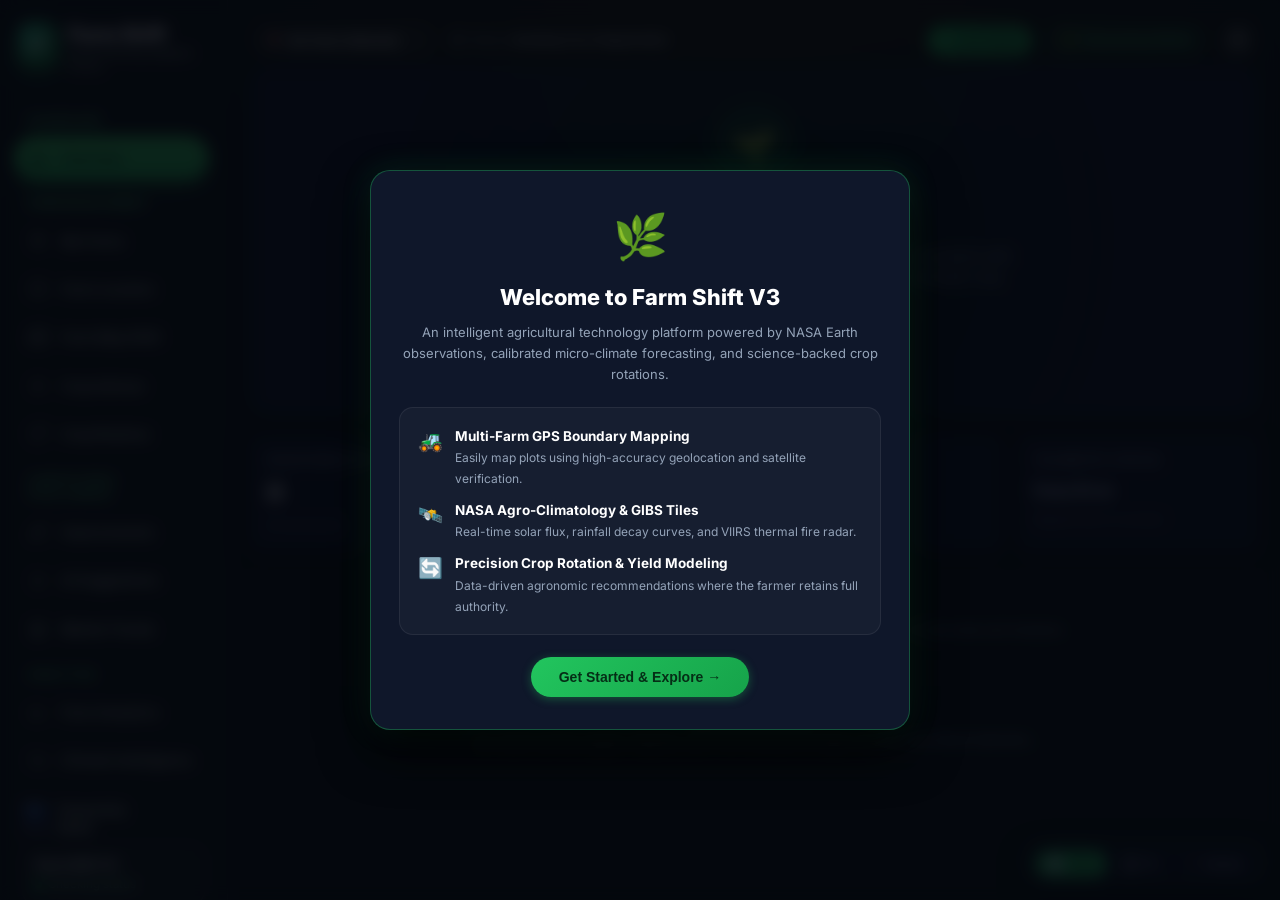
==== commit 57a54ca1: "Farm Shift V3 — Final Production Release with Vercel Deployment & Complete Agricultural Intelligence" ====
--- a/templates/index.html
+++ b/templates/index.html
@@ -3,7 +3,7 @@
 <head>
   <meta charset="UTF-8">
   <meta name="viewport" content="width=device-width, initial-scale=1.0, maximum-scale=1.0, user-scalable=no">
-  <title>Field Shift V2+ | Reliable Farmer-Centred Smart Farm Management</title>
+  <title>Farm Shift V3 | Intelligent Agricultural Technology Platform</title>
   
   <!-- Favicon -->
   <link rel="icon" type="image/png" href="/static/images/nasa_mobile_logo.png">
@@ -20,6 +20,7 @@
   <link rel="stylesheet" href="/static/css/style.css">
   <link rel="stylesheet" href="/static/css/desktop.css">
   <link rel="stylesheet" href="/static/css/mobile.css">
+  <link rel="stylesheet" href="/static/css/v2plus.css">
 
   <style>
     .location-choices-grid {
@@ -74,88 +75,132 @@
       <div class="sidebar-top">
         <!-- Brand Logo -->
         <div class="brand-logo-container">
-          <div class="brand-icon">
-            <svg width="24" height="24" viewBox="0 0 24 24" fill="none" xmlns="http://www.w3.org/2000/svg">
-              <path d="M12 2L20.5 7V17L12 22L3.5 17V7L12 2Z" stroke="#4ade80" stroke-width="1.8" fill="rgba(34,197,94,0.15)"/>
-              <path d="M7 14C8.5 10 13 8 17 8C17 12 15 16.5 11 18" stroke="#22c55e" stroke-width="2" stroke-linecap="round"/>
-              <path d="M11 18L7 14" stroke="#22c55e" stroke-width="1.8" stroke-linecap="round"/>
+          <div class="brand-icon leaf-mark" aria-hidden="true">
+            <svg width="28" height="28" viewBox="0 0 24 24" fill="none">
+              <path d="M5 19c8-1 12-7 13-14-6 1-12 5-13 14z" fill="#ecfdf5"/>
+              <path d="M6 19c2-5 5-8 10-10" stroke="#166534" stroke-width="1.4" stroke-linecap="round"/>
             </svg>
           </div>
           <div class="brand-text-block">
-            <span class="brand-title">Field Shift</span>
-            <span class="brand-subtitle">Smart Farm Platform<br>V2+ Intelligence</span>
-          </div>
-        </div>
-
-        <!-- 8 Dashboard Sidebar Navigation Items -->
-        <nav class="sidebar-nav">
+            <span class="brand-title">Farm Shift</span>
+            <span class="brand-subtitle">Smart Farming, Brighter Future.</span>
+          </div>
+        </div>
+
+        <nav class="sidebar-nav" style="overflow-y: auto; max-height: calc(100vh - 210px); padding-right: 4px;">
+          <!-- 1. Dashboard -->
+          <div class="nav-group-label" style="font-size: 10px; text-transform: uppercase; letter-spacing: 0.8px; color: #4ade80; font-weight: 800; padding: 10px 14px 4px;">Dashboard</div>
           <a class="nav-link active" data-tab="overview">
-            <svg class="nav-icon" viewBox="0 0 24 24" fill="none" stroke="currentColor" stroke-width="2">
-              <rect x="3" y="3" width="7" height="7" rx="1.5"></rect>
-              <rect x="14" y="3" width="7" height="7" rx="1.5"></rect>
-              <rect x="14" y="14" width="7" height="7" rx="1.5"></rect>
-              <rect x="3" y="14" width="7" height="7" rx="1.5"></rect>
-            </svg>
+            <svg class="nav-icon" viewBox="0 0 24 24" fill="none" stroke="currentColor" stroke-width="2"><path d="M3 10.5 12 3l9 7.5V21a1 1 0 0 1-1 1h-5v-6H9v6H4a1 1 0 0 1-1-1v-10.5z"/></svg>
             <span>Overview</span>
           </a>
+
+          <!-- 2. Farm Management -->
+          <div class="nav-group-label" style="font-size: 10px; text-transform: uppercase; letter-spacing: 0.8px; color: #4ade80; font-weight: 800; padding: 12px 14px 4px;">Farm Management</div>
           <a class="nav-link" data-tab="my-farms">
-            <svg class="nav-icon" viewBox="0 0 24 24" fill="none" stroke="currentColor" stroke-width="2">
-              <path d="M3 9l9-7 9 7v11a2 2 0 0 1-2 2H5a2 2 0 0 1-2-2z"></path>
-              <polyline points="9 22 9 12 15 12 15 22"></polyline>
-            </svg>
+            <svg class="nav-icon" viewBox="0 0 24 24" fill="none" stroke="currentColor" stroke-width="2"><path d="M12 22s7-6.2 7-12a7 7 0 1 0-14 0c0 5.8 7 12 7 12z"/><circle cx="12" cy="10" r="2.2"/></svg>
             <span>My Farms</span>
           </a>
           <a class="nav-link" data-tab="location">
-            <svg class="nav-icon" viewBox="0 0 24 24" fill="none" stroke="currentColor" stroke-width="2">
-              <polygon points="1 6 1 22 8 18 16 22 23 18 23 2 16 6 8 2 1 6"></polygon>
-              <line x1="8" y1="2" x2="8" y2="18"></line>
-              <line x1="16" y1="6" x2="16" y2="22"></line>
-            </svg>
+            <svg class="nav-icon" viewBox="0 0 24 24" fill="none" stroke="currentColor" stroke-width="2"><circle cx="12" cy="12" r="10"/><line x1="22" y1="12" x2="18" y2="12"/><line x1="6" y1="12" x2="2" y2="12"/><line x1="12" y1="6" x2="12" y2="2"/><line x1="12" y1="22" x2="12" y2="18"/></svg>
             <span>Farm Location</span>
           </a>
+          <a class="nav-link" data-tab="farm-map">
+            <svg class="nav-icon" viewBox="0 0 24 24" fill="none" stroke="currentColor" stroke-width="2"><polygon points="1 6 1 22 8 18 16 22 23 18 23 2 16 6 8 2 1 6"/><line x1="8" y1="2" x2="8" y2="18"/><line x1="16" y1="6" x2="16" y2="22"/></svg>
+            <span>Farm Map (GIS)</span>
+          </a>
+          <a class="nav-link" data-tab="crop-advisor">
+            <svg class="nav-icon" viewBox="0 0 24 24" fill="none" stroke="currentColor" stroke-width="2"><circle cx="12" cy="12" r="3"/><path d="M12 1v4M12 19v4M4.22 4.22l2.83 2.83M16.95 16.95l2.83 2.83M1 12h4M19 12h4M4.22 19.78l2.83-2.83M16.95 7.05l2.83-2.83"/></svg>
+            <span>Crop Advisor</span>
+          </a>
+          <a class="nav-link" data-tab="rotation">
+            <svg class="nav-icon" viewBox="0 0 24 24" fill="none" stroke="currentColor" stroke-width="2"><path d="M21.5 2v6h-6M21.34 15.57a10 10 0 1 1-.57-8.38l5.67-5.67"/></svg>
+            <span>Crop Rotation</span>
+          </a>
+
+          <!-- 3. Agricultural Intelligence -->
+          <div class="nav-group-label" style="font-size: 10px; text-transform: uppercase; letter-spacing: 0.8px; color: #4ade80; font-weight: 800; padding: 12px 14px 4px;">Agricultural Intelligence</div>
+          <a class="nav-link" data-tab="improvements">
+            <svg class="nav-icon" viewBox="0 0 24 24" fill="none" stroke="currentColor" stroke-width="2"><path d="M12 20h9"/><path d="M16.5 3.5a2.121 2.121 0 0 1 3 3L7 19l-4 1 1-4L16.5 3.5z"/></svg>
+            <span>Improvements</span>
+          </a>
+          <a class="nav-link" data-tab="ai-suggestions">
+            <svg class="nav-icon" viewBox="0 0 24 24" fill="none" stroke="currentColor" stroke-width="2"><path d="M9.663 17h4.673M12 3v1m6.364 1.636l-.707.707M21 12h-1M4 12H3m3.343-5.657l-.707-.707m2.828 9.9a5 5 0 1 1 7.072 0l-.548.547A3.374 3.374 0 0 0 14 18.469V19a2 2 0 1 1-4 0v-.531c0-.895-.356-1.754-.988-2.386l-.548-.547z"/></svg>
+            <span>AI Suggestions</span>
+          </a>
+          <a class="nav-link" data-tab="market">
+            <svg class="nav-icon" viewBox="0 0 24 24" fill="none" stroke="currentColor" stroke-width="2"><path d="M3 3h2l.4 2M7 13h10l4-8H5.4M7 13L5.4 5M7 13l-2.293 2.293c-.63.63-.184 1.707.707 1.707H17m0 0a2 2 0 1 0 0 4 2 2 0 0 0 0-4zm-8 2a2 2 0 1 0 0 4 2 2 0 0 0 0-4z"/></svg>
+            <span>Market Trends</span>
+          </a>
+
+          <!-- 4. Analytics -->
+          <div class="nav-group-label" style="font-size: 10px; text-transform: uppercase; letter-spacing: 0.8px; color: #4ade80; font-weight: 800; padding: 12px 14px 4px;">Analytics</div>
           <a class="nav-link" data-tab="analytics">
-            <svg class="nav-icon" viewBox="0 0 24 24" fill="none" stroke="currentColor" stroke-width="2">
-              <path d="M18 20V10M12 20V4M6 20v-6"></path>
-            </svg>
+            <svg class="nav-icon" viewBox="0 0 24 24" fill="none" stroke="currentColor" stroke-width="2"><path d="M4 19V5M4 19h16"/><path d="M8 15l3-4 3 2 4-6"/></svg>
             <span>Farm Analytics</span>
           </a>
-          <a class="nav-link" data-tab="rotation">
-            <svg class="nav-icon" viewBox="0 0 24 24" fill="none" stroke="currentColor" stroke-width="2">
-              <polyline points="23 4 23 10 17 10"></polyline>
-              <path d="M20.49 15a9 9 0 1 1-2.12-9.36L23 10"></path>
-            </svg>
-            <span>Crop Rotation</span>
-          </a>
-          <a class="nav-link" data-tab="methods">
-            <svg class="nav-icon" viewBox="0 0 24 24" fill="none" stroke="currentColor" stroke-width="2">
-              <path d="M2 22s8-4 10-11c0 0 4 2 8-2 0 0-2 8-8 10-2 1-10 3-10 3z"></path>
-            </svg>
-            <span>Farming Methods</span>
-          </a>
+          <a class="nav-link" data-tab="climate">
+            <svg class="nav-icon" viewBox="0 0 24 24" fill="none" stroke="currentColor" stroke-width="2"><path d="M17.5 19H9a7 7 0 1 1 6.71-9h1.79a4.5 4.5 0 1 1 0 9z"/></svg>
+            <span>Climate Intelligence</span>
+          </a>
+          <a class="nav-link" data-tab="crop-stress">
+            <svg class="nav-icon" viewBox="0 0 24 24" fill="none" stroke="currentColor" stroke-width="2"><path d="M12 2v20M17 5H9.5a3.5 3.5 0 0 0 0 7h5a3.5 3.5 0 0 1 0 7H6"/></svg>
+            <span>Crop Stress</span>
+          </a>
+          <a class="nav-link" data-tab="vegetation-anomalies">
+            <svg class="nav-icon" viewBox="0 0 24 24" fill="none" stroke="currentColor" stroke-width="2"><path d="M2 12h20M2 12l5-5 4 10 5-7 4 2"/></svg>
+            <span>Vegetation Anomalies</span>
+          </a>
+          <a class="nav-link" data-tab="yield-estimation">
+            <svg class="nav-icon" viewBox="0 0 24 24" fill="none" stroke="currentColor" stroke-width="2"><circle cx="12" cy="12" r="10"/><path d="m4.93 4.93 4.24 4.24M14.83 14.83l4.24 4.24M14.83 9.17l4.24-4.24M4.93 19.07l4.24-4.24"/></svg>
+            <span>Yield Estimation</span>
+          </a>
+
+          <!-- 5. Risk Intelligence -->
+          <div class="nav-group-label" style="font-size: 10px; text-transform: uppercase; letter-spacing: 0.8px; color: #4ade80; font-weight: 800; padding: 12px 14px 4px;">Risk Intelligence</div>
+          <a class="nav-link" data-tab="prediction">
+            <svg class="nav-icon" viewBox="0 0 24 24" fill="none" stroke="currentColor" stroke-width="2"><path d="M12 2l3.09 6.26L22 9.27l-5 4.87L18.18 21 12 17.77 5.82 21 7 14.14 2 9.27l6.91-1.01L12 2z"/></svg>
+            <span>Prediction Dashboard</span>
+          </a>
+          <a class="nav-link" data-tab="risk">
+            <svg class="nav-icon" viewBox="0 0 24 24" fill="none" stroke="currentColor" stroke-width="2"><path d="M10.29 3.86L1.82 18a2 2 0 0 0 1.71 3h16.94a2 2 0 0 0 1.71-3L13.71 3.86a2 2 0 0 0-3.42 0z"/><line x1="12" y1="9" x2="12" y2="13"/><line x1="12" y1="17" x2="12.01" y2="17"/></svg>
+            <span>Risk Assessment</span>
+          </a>
+          <a class="nav-link" data-tab="extreme-weather">
+            <svg class="nav-icon" viewBox="0 0 24 24" fill="none" stroke="currentColor" stroke-width="2"><polygon points="13 2 3 14 12 14 11 22 21 10 12 10 13 2"/></svg>
+            <span>Extreme Weather</span>
+          </a>
+          <a class="nav-link" data-tab="environmental-monitoring">
+            <svg class="nav-icon" viewBox="0 0 24 24" fill="none" stroke="currentColor" stroke-width="2"><path d="M8.5 14.5A2.5 2.5 0 0 0 11 12c0-1.38-.5-2-1-3-1.072-2.143-.224-4.054 2-6 .5 2.5 2 4.9 4 6.5 2 1.6 3 3.5 3 5.5a7 7 0 1 1-14 0c0-1.153.433-2.294 1-3a2.5 2.5 0 0 0 2.5 2.5z"/></svg>
+            <span>Environmental (FIRMS)</span>
+          </a>
+
+          <!-- 6. General -->
+          <div class="nav-group-label" style="font-size: 10px; text-transform: uppercase; letter-spacing: 0.8px; color: #4ade80; font-weight: 800; padding: 12px 14px 4px;">General</div>
           <a class="nav-link" data-tab="alerts">
-            <svg class="nav-icon" viewBox="0 0 24 24" fill="none" stroke="currentColor" stroke-width="2">
-              <path d="M18 8A6 6 0 0 0 6 8c0 7-3 9-3 9h18s-3-2-3-9"></path>
-              <path d="M13.73 21a2 2 0 0 1-3.46 0"></path>
-            </svg>
+            <svg class="nav-icon" viewBox="0 0 24 24" fill="none" stroke="currentColor" stroke-width="2"><path d="M18 8a6 6 0 1 0-12 0c0 7-3 9-3 9h18s-3-2-3-9"/><path d="M13.7 21a2 2 0 0 1-3.4 0"/></svg>
             <span>Alerts</span>
           </a>
           <a class="nav-link" data-tab="settings">
-            <svg class="nav-icon" viewBox="0 0 24 24" fill="none" stroke="currentColor" stroke-width="2">
-              <circle cx="12" cy="12" r="3"></circle>
-              <path d="M19.4 15a1.65 1.65 0 0 0 .33 1.82l.06.06a2 2 0 0 1 0 2.83 2 2 0 0 1-2.83 0l-.06-.06a1.65 1.65 0 0 0-1.82-.33 1.65 1.65 0 0 0-1 1.51V21a2 2 0 0 1-2 2 2 2 0 0 1-2-2v-.09A1.65 1.65 0 0 0 9 19.4a1.65 1.65 0 0 0-1.82.33l-.06.06a2 2 0 0 1-2.83 0 2 2 0 0 1 0-2.83l.06-.06a1.65 1.65 0 0 0 .33-1.82 1.65 1.65 0 0 0-1.51-1H3a2 2 0 0 1-2-2 2 2 0 0 1 2-2h.09A1.65 1.65 0 0 0 4.6 9a1.65 1.65 0 0 0-.33-1.82l-.06-.06a2 2 0 0 1 0-2.83 2 2 0 0 1 2.83 0l.06.06a1.65 1.65 0 0 0 1.82.33H9a1.65 1.65 0 0 0 1-1.51V3a2 2 0 0 1 2-2 2 2 0 0 1 2 2v.09a1.65 1.65 0 0 0 1 1.51 1.65 1.65 0 0 0 1.82-.33l.06-.06a2 2 0 0 1 2.83 0 2 2 0 0 1 0 2.83l-.06.06a1.65 1.65 0 0 0-.33 1.82V9a1.65 1.65 0 0 0 1.51 1H21a2 2 0 0 1 2 2 2 2 0 0 1-2 2h-.09a1.65 1.65 0 0 0-1.51 1z"></path>
-            </svg>
+            <svg class="nav-icon" viewBox="0 0 24 24" fill="none" stroke="currentColor" stroke-width="2"><circle cx="12" cy="12" r="3"/><path d="M19.4 15a1.7 1.7 0 0 0 .3 1.8l.1.1a2 2 0 1 1-2.8 2.8l-.1-.1a1.7 1.7 0 0 0-1.8-.3 1.7 1.7 0 0 0-1 1.5V21a2 2 0 1 1-4 0v-.1a1.7 1.7 0 0 0-1-1.5 1.7 1.7 0 0 0-1.8.3l-.1.1a2 2 0 1 1-2.8-2.8l.1-.1a1.7 1.7 0 0 0 .3-1.8 1.7 1.7 0 0 0-1.5-1H3a2 2 0 1 1 0-4h.1a1.7 1.7 0 0 0 1.5-1 1.7 1.7 0 0 0-.3-1.8l-.1-.1a2 2 0 1 1 2.8-2.8l.1.1a1.7 1.7 0 0 0 1.8.3H9a1.7 1.7 0 0 0 1-1.5V3a2 2 0 1 1 4 0v.1a1.7 1.7 0 0 0 1 1.5 1.7 1.7 0 0 0 1.8-.3l.1-.1a2 2 0 1 1 2.8 2.8l-.1.1a1.7 1.7 0 0 0-.3 1.8V9c.3.6.9 1 1.5 1H21a2 2 0 1 1 0 4h-.1a1.7 1.7 0 0 0-1.5 1z"/></svg>
             <span>Settings</span>
           </a>
+          <a class="nav-link" data-tab="profile">
+            <svg class="nav-icon" viewBox="0 0 24 24" fill="none" stroke="currentColor" stroke-width="2"><path d="M20 21v-2a4 4 0 0 0-4-4H8a4 4 0 0 0-4 4v2"/><circle cx="12" cy="7" r="4"/></svg>
+            <span>Profile</span>
+          </a>
         </nav>
       </div>
 
-      <!-- Sidebar Bottom: NASA & Earth Horizon -->
-      <div class="sidebar-bottom">
-        <img src="/static/images/nasa_mobile_logo.png" alt="NASA Meatball" class="nasa-sidebar-logo">
-        <div class="sidebar-mission-text">
-          Smarter Farming.<br>A Greener Tomorrow.
-        </div>
-        <img src="/static/images/earth_glow.png" alt="Curved Earth" class="sidebar-earth-glow">
+      <div class="sidebar-bottom v2p-side-foot">
+        <div class="v2p-nasa-row">
+          <img src="/static/images/nasa_logo.png" alt="NASA">
+          <span>Powered by<br>NASA</span>
+        </div>
+        <div class="v2p-version-card">
+          <strong>Farm Shift V3</strong>
+          <div class="v2p-status-line"><span class="v2p-status-dot" id="sys-status-dot"></span><span id="sys-status-text">Checking status</span></div>
+        </div>
       </div>
     </aside>
 
@@ -821,7 +866,208 @@
         </form>
       </div>
 
-    </main>
+    
+      <!-- ===================================================================
+           V3 SECTION: FARM MAP (GIS)
+           =================================================================== -->
+      <div id="view-farm-map" class="app-section-view" style="display: none;">
+        <div class="view-page-header">
+          <div class="view-header-title-group">
+            <h2><span>🗺️</span> Full GIS Farm Map & Satellite Overlays</h2>
+            <p class="view-header-subtitle">Interactive Leaflet GIS map with NASA GIBS Daily True Color, Esri High-Resolution Satellite imagery, and farm parcel boundaries.</p>
+          </div>
+          <div style="font-size: 12px; color: #94a3b8; background: rgba(0,0,0,0.3); padding: 6px 12px; border-radius: 8px; border: 1px solid rgba(255,255,255,0.06);">
+            Cursor: <strong id="gis-cursor-coords" style="color: #4ade80;">--</strong> | Plot Center: <strong id="gis-coord-readout" style="color: #38bdf8;">--</strong>
+          </div>
+        </div>
+        <div class="card-glass" style="padding: 12px; margin-bottom: 20px;">
+          <div id="gis-map-container" style="height: 580px; width: 100%; border-radius: 12px; overflow: hidden; position: relative;"></div>
+        </div>
+      </div>
+
+      <!-- ===================================================================
+           V3 SECTION: CROP ADVISOR
+           =================================================================== -->
+      <div id="view-crop-advisor" class="app-section-view" style="display: none;">
+        <div class="view-page-header">
+          <div class="view-header-title-group">
+            <h2><span>🌱</span> Agro-Ecological Crop Advisor</h2>
+            <p class="view-header-subtitle">Scientifically validated crop recommendations tailored to farm soil, season, micro-climate, and water budget.</p>
+          </div>
+          <div style="display: flex; gap: 10px; align-items: center;">
+            <label style="font-size: 12px; color: #94a3b8;">Filter Season:</label>
+            <select id="advisor-v3-season" class="form-control" style="width: auto; padding: 6px 12px;">
+              <option value="all">All Seasons</option>
+              <option value="monsoon">Monsoon / Virippu</option>
+              <option value="winter">Winter / Mundakan</option>
+              <option value="summer">Summer / Puncha</option>
+            </select>
+          </div>
+        </div>
+        <div id="crop-advisor-v3-grid"></div>
+      </div>
+
+      <!-- ===================================================================
+           V3 SECTION: AGRICULTURAL IMPROVEMENTS (Alias for view-methods)
+           =================================================================== -->
+      <div id="view-improvements" class="app-section-view" style="display: none;">
+        <div class="view-page-header">
+          <div class="view-header-title-group">
+            <h2><span>🚜</span> Smart Farming Methods & Agricultural Improvements</h2>
+            <p class="view-header-subtitle">Crop-specific land preparation, precision planting, water conservation, IPM, and sustainable agriculture</p>
+          </div>
+        </div>
+        <div id="improvements-content-container">
+          <div class="card-glass" style="padding: 20px; margin-bottom: 16px; border-left: 4px solid #22c55e;">
+            <h3 style="font-size: 18px; font-weight: 800; color: #fff;">Rice (Oryza sativa) - High-Vigor Cultivation Guidelines</h3>
+            <span style="font-size: 12.5px; color: #94a3b8;">Tailored for your registered plot</span>
+            <p style="font-size: 11.5px; color: #38bdf8; margin-top: 8px;">These recommendations are calibrated with agricultural university standards. Verify local field conditions prior to critical operations.</p>
+          </div>
+          <div class="methods-modules-grid">
+            <div class="card-glass method-module-card">
+              <div class="method-module-header">
+                <span class="method-module-icon">💧</span>
+                <h4 class="method-module-title">Alternate Wetting & Drying (AWD)</h4>
+              </div>
+              <p class="method-module-desc">Install perforated field water tubes (pani pipe) to monitor field water level. Irrigate only when water depth drops to 15 cm below ground surface, saving 25% water.</p>
+            </div>
+            <div class="card-glass method-module-card">
+              <div class="method-module-header">
+                <span class="method-module-icon">🌾</span>
+                <h4 class="method-module-title">System of Rice Intensification (SRI)</h4>
+              </div>
+              <p class="method-module-desc">Transplant single young seedlings (8-12 days old) at wide square spacing (25 x 25 cm) with rotary cono-weeder inter-cultivation for maximal tiller density.</p>
+            </div>
+            <div class="card-glass method-module-card">
+              <div class="method-module-header">
+                <span class="method-module-icon">🧪</span>
+                <h4 class="method-module-title">Targeted Soil Health & pH Buffering</h4>
+              </div>
+              <p class="method-module-desc">In acid laterite/alluvial soils (pH 5.5 - 6.5), broadcast agricultural lime or dolomite at 250 kg/ha during primary tillage to unlock phosphorus fixation.</p>
+            </div>
+            <div class="card-glass method-module-card">
+              <div class="method-module-header">
+                <span class="method-module-icon">🍂</span>
+                <h4 class="method-module-title">Biological Nitrogen & Fallow Enrichment</h4>
+              </div>
+              <p class="method-module-desc">Broadcast Sesbania (Daincha) or Black Gram post-harvest to enrich organic carbon and fix biological atmospheric nitrogen (+35 kg N/ha).</p>
+            </div>
+          </div>
+        </div>
+      </div>
+
+      <!-- ===================================================================
+           V3 SECTION: AI SUGGESTIONS
+           =================================================================== -->
+      <div id="view-ai-suggestions" class="app-section-view" style="display: none;">
+        <div class="view-page-header">
+          <div class="view-header-title-group">
+            <h2><span>💡</span> Farm-Specific AI Recommendations</h2>
+            <p class="view-header-subtitle">Actionable, science-backed guidance with agronomic explanations and step-by-step implementation safeguards.</p>
+          </div>
+        </div>
+        <div id="ai-suggestions-list"></div>
+      </div>
+
+      <!-- ===================================================================
+           V3 SECTION: MARKET TRENDS
+           =================================================================== -->
+      <div id="view-market" class="app-section-view" style="display: none;"></div>
+
+      <!-- ===================================================================
+           V3 SECTION: CLIMATE INTELLIGENCE
+           =================================================================== -->
+      <div id="view-climate" class="app-section-view" style="display: none;">
+        <div class="view-page-header">
+          <div class="view-header-title-group">
+            <h2><span>☀️</span> Climate Intelligence & NASA Agro-Climatology</h2>
+            <p class="view-header-subtitle">14-day micro-climate outlook, precipitation sums, and solar radiation flux from NASA POWER.</p>
+          </div>
+        </div>
+        <div id="climate-v3-container"></div>
+      </div>
+
+      <!-- ===================================================================
+           V3 SECTION: CROP STRESS DETECTION
+           =================================================================== -->
+      <div id="view-crop-stress" class="app-section-view" style="display: none;">
+        <div class="view-page-header">
+          <div class="view-header-title-group">
+            <h2><span>🌾</span> Crop Stress Detection & Moisture Indices</h2>
+            <p class="view-header-subtitle">Continuous canopy thermal and moisture monitoring with targeted parcel inspection recommendations.</p>
+          </div>
+        </div>
+        <div id="crop-stress-v3-container"></div>
+      </div>
+
+      <!-- ===================================================================
+           V3 SECTION: VEGETATION ANOMALIES
+           =================================================================== -->
+      <div id="view-vegetation-anomalies" class="app-section-view" style="display: none;">
+        <div class="view-page-header">
+          <div class="view-header-title-group">
+            <h2><span>🛰️</span> Satellite Vegetation Anomalies</h2>
+            <p class="view-header-subtitle">Multi-temporal NDVI tracking and deviation detection comparing current canopy reflectance to 5-year historical baselines.</p>
+          </div>
+        </div>
+        <div id="vegetation-anomalies-v3-container"></div>
+      </div>
+
+      <!-- ===================================================================
+           V3 SECTION: YIELD ESTIMATION
+           =================================================================== -->
+      <div id="view-yield-estimation" class="app-section-view" style="display: none;">
+        <div class="view-page-header">
+          <div class="view-header-title-group">
+            <h2><span>⚖️</span> Agro-Ecological Yield Estimation</h2>
+            <p class="view-header-subtitle">Scientific yield projection model factoring in crop cultivar, soil mechanics, and irrigation regime. Transparent and un-guaranteed.</p>
+          </div>
+        </div>
+        <div id="yield-estimation-v3-container"></div>
+      </div>
+
+      <!-- ===================================================================
+           V3 SECTION: PREDICTION COCKPIT
+           =================================================================== -->
+      <div id="view-prediction" class="app-section-view" style="display: none;">
+        <div id="prediction-v3-container"></div>
+      </div>
+
+      <!-- ===================================================================
+           V3 SECTION: RISK ASSESSMENT
+           =================================================================== -->
+      <div id="view-risk" class="app-section-view" style="display: none;">
+        <div id="risk-v3-container"></div>
+      </div>
+
+      <!-- ===================================================================
+           V3 SECTION: EXTREME WEATHER
+           =================================================================== -->
+      <div id="view-extreme-weather" class="app-section-view" style="display: none;">
+        <div id="extreme-weather-v3-container"></div>
+      </div>
+
+      <!-- ===================================================================
+           V3 SECTION: ENVIRONMENTAL MONITORING (FIRMS)
+           =================================================================== -->
+      <div id="view-environmental-monitoring" class="app-section-view" style="display: none;">
+        <div id="environmental-monitoring-v3-container"></div>
+      </div>
+
+      <!-- ===================================================================
+           V3 SECTION: USER PROFILE
+           =================================================================== -->
+      <div id="view-profile" class="app-section-view" style="display: none;">
+        <div class="view-page-header">
+          <div class="view-header-title-group">
+            <h2><span>👤</span> Farmer Profile & Account</h2>
+            <p class="view-header-subtitle">Manage farmer identity, regional agricultural credentials, and platform security.</p>
+          </div>
+        </div>
+        <div id="profile-v3-container"></div>
+      </div>
+
+</main>
   </div>
 
 
@@ -1298,7 +1544,7 @@
     </button>
   </div>
 
-  <!-- Application Scripts (Pure HTML5 & Vanilla JavaScript Stack) -->
+    <!-- Application Scripts (Pure HTML5 & Vanilla JavaScript Stack) -->
   <script src="/static/vendor/leaflet/leaflet.js"></script>
   <script src="/static/js/intelligence.js"></script>
   <script src="/static/js/charts.js"></script>
@@ -1313,6 +1559,20 @@
   <script src="/static/js/farm_manager.js"></script>
   <script src="/static/js/registration.js"></script>
   <script src="/static/js/settings.js"></script>
+  <script src="/static/js/auth.js"></script>
+  <script src="/static/js/market.js"></script>
+  <script src="/static/js/farm_map.js"></script>
+  <script src="/static/js/crop_advisor.js"></script>
+  <script src="/static/js/ai_suggestions.js"></script>
+  <script src="/static/js/climate.js"></script>
+  <script src="/static/js/crop_stress.js"></script>
+  <script src="/static/js/vegetation_anomalies.js"></script>
+  <script src="/static/js/yield_estimation.js"></script>
+  <script src="/static/js/prediction.js"></script>
+  <script src="/static/js/risk.js"></script>
+  <script src="/static/js/extreme_weather.js"></script>
+  <script src="/static/js/environmental_monitoring.js"></script>
+  <script src="/static/js/profile.js"></script>
   <script src="/static/js/app.js"></script>
 </body>
 </html>
--- a/static/css/v2plus.css
+++ b/static/css/v2plus.css
@@ -0,0 +1,714 @@
+/* Farm Shift V2+ dashboard — reference layout */
+
+.desktop-app-wrapper {
+  background: #07110e;
+}
+
+.sidebar {
+  width: 228px;
+  min-width: 228px;
+  background: #0c1412;
+  border-right: 1px solid rgba(255, 255, 255, 0.06);
+  padding: 22px 14px 12px;
+}
+
+.brand-logo-container {
+  align-items: flex-start;
+  gap: 10px;
+  padding-left: 4px;
+}
+
+.brand-icon.leaf-mark {
+  width: 46px;
+  height: 46px;
+  border-radius: 14px;
+  background: radial-gradient(circle at 30% 30%, #34d399, #15803d 70%);
+  border: none;
+  box-shadow: 0 8px 18px rgba(22, 163, 74, 0.35);
+}
+
+.brand-title {
+  font-family: 'Outfit', 'Inter', sans-serif;
+  font-size: 20px;
+  letter-spacing: -0.4px;
+}
+
+.brand-subtitle {
+  color: #9fb0a6;
+  font-size: 11px;
+  font-style: normal;
+}
+
+.sidebar-nav {
+  gap: 4px;
+}
+
+.nav-link {
+  border-radius: 999px;
+  color: #b7c4bc;
+  font-weight: 600;
+  padding: 11px 14px;
+}
+
+.nav-link.active {
+  background: linear-gradient(180deg, #3dd96a, #22c55e);
+  color: #05210f;
+  box-shadow: 0 8px 18px rgba(34, 197, 94, 0.28);
+}
+
+.nav-link.active .nav-icon {
+  stroke: #05210f;
+}
+
+.sidebar-bottom.v2p-side-foot {
+  align-items: flex-start;
+  text-align: left;
+  gap: 8px;
+  padding: 8px 8px 10px;
+  width: 100%;
+}
+
+.v2p-nasa-row {
+  display: flex;
+  align-items: center;
+  gap: 8px;
+  color: #dbe7e1;
+  font-size: 12px;
+  font-weight: 600;
+}
+
+.v2p-nasa-row img {
+  width: 28px;
+  height: 28px;
+  object-fit: contain;
+}
+
+.v2p-version-card {
+  width: 100%;
+  background: #121c19;
+  border: 1px solid rgba(255, 255, 255, 0.06);
+  border-radius: 14px;
+  padding: 10px 12px;
+}
+
+.v2p-version-card strong {
+  display: block;
+  font-size: 12.5px;
+}
+
+.v2p-status-line {
+  display: flex;
+  align-items: center;
+  gap: 6px;
+  color: #86efac;
+  font-size: 11.5px;
+  margin-top: 2px;
+}
+
+.v2p-status-dot {
+  width: 7px;
+  height: 7px;
+  border-radius: 50%;
+  background: #22c55e;
+  box-shadow: 0 0 8px #22c55e;
+}
+
+.desktop-main {
+  padding: 0;
+  background:
+    radial-gradient(1200px 280px at 50% 0%, rgba(251, 191, 36, 0.08), transparent 60%),
+    #07110e;
+  gap: 0;
+}
+
+.v2p-overview {
+  min-height: 100vh;
+}
+
+.v2p-hero {
+  position: relative;
+  min-height: 168px;
+  padding: 28px 28px 78px;
+  background:
+    linear-gradient(180deg, rgba(4, 12, 10, 0.15) 0%, rgba(7, 17, 14, 0.2) 42%, #07110e 100%),
+    url("/static/images/hero_paddy.jpg") center 40% / cover no-repeat;
+  overflow: hidden;
+}
+
+.v2p-hero::before {
+  content: "";
+  position: absolute;
+  inset: 0;
+  background:
+    radial-gradient(circle at 72% 38%, rgba(251, 191, 36, 0.55), transparent 18%),
+    linear-gradient(180deg, rgba(8, 20, 40, 0.15), rgba(7, 17, 14, 0.55));
+  pointer-events: none;
+}
+
+.v2p-hero-row,
+.v2p-hero-copy,
+.v2p-hero-meta {
+  position: relative;
+  z-index: 1;
+}
+
+.v2p-hero-row {
+  display: flex;
+  justify-content: space-between;
+  align-items: flex-start;
+  gap: 16px;
+}
+
+.v2p-greet {
+  font-family: 'Outfit', 'Inter', sans-serif;
+  font-size: 34px;
+  font-weight: 800;
+  letter-spacing: -0.6px;
+  display: flex;
+  align-items: center;
+  gap: 8px;
+}
+
+.v2p-tagline {
+  color: #e7efe9;
+  margin-top: 4px;
+  font-size: 15px;
+}
+
+.v2p-hero-meta {
+  display: flex;
+  align-items: center;
+  gap: 14px;
+  background: rgba(6, 16, 22, 0.35);
+  border: 1px solid rgba(255, 255, 255, 0.12);
+  border-radius: 16px;
+  padding: 8px 12px;
+  backdrop-filter: blur(8px);
+}
+
+.v2p-weather,
+.v2p-date {
+  display: flex;
+  align-items: center;
+  gap: 8px;
+  min-width: 120px;
+}
+
+.v2p-weather[hidden] {
+  display: none;
+}
+
+.v2p-meta-label {
+  font-size: 13px;
+  font-weight: 700;
+}
+
+.v2p-meta-sub {
+  font-size: 11px;
+  color: #d6e2db;
+}
+
+.v2p-date-ico,
+.v2p-wx-ico {
+  width: 28px;
+  height: 28px;
+  display: grid;
+  place-items: center;
+  font-size: 16px;
+}
+
+.v2p-body {
+  margin-top: -58px;
+  position: relative;
+  z-index: 2;
+  padding: 0 18px 28px;
+  display: grid;
+  grid-template-columns: minmax(0, 1.35fr) minmax(320px, 0.95fr);
+  grid-template-areas:
+    "farm side"
+    "analytics activity"
+    "analytics actions";
+  gap: 14px;
+}
+
+.v2p-farm-card { grid-area: farm; }
+.v2p-side { grid-area: side; display: flex; flex-direction: column; gap: 14px; }
+.v2p-analytics { grid-area: analytics; }
+.v2p-activity { grid-area: activity; }
+.v2p-actions { grid-area: actions; }
+
+.v2p-card {
+  background: linear-gradient(180deg, rgba(16, 36, 30, 0.92), rgba(8, 20, 18, 0.94));
+  border: 1px solid rgba(120, 180, 140, 0.16);
+  border-radius: 22px;
+  box-shadow: 0 16px 40px rgba(0, 0, 0, 0.28);
+}
+
+.v2p-farm-card {
+  min-height: 280px;
+  display: grid;
+  grid-template-columns: 210px 1fr;
+  overflow: hidden;
+  position: relative;
+  background:
+    radial-gradient(circle at 18% 70%, rgba(34, 197, 94, 0.28), transparent 36%),
+    linear-gradient(180deg, rgba(10, 42, 28, 0.95), rgba(6, 24, 18, 0.96));
+}
+
+.v2p-sprout {
+  position: relative;
+  min-height: 240px;
+}
+
+.v2p-sprout svg {
+  position: absolute;
+  left: 18px;
+  bottom: 0;
+  width: 190px;
+  height: 230px;
+}
+
+.v2p-farm-copy {
+  padding: 36px 28px 28px 8px;
+  display: flex;
+  flex-direction: column;
+  justify-content: center;
+}
+
+.v2p-farm-copy h2 {
+  font-family: 'Outfit', 'Inter', sans-serif;
+  font-size: 32px;
+  letter-spacing: -0.5px;
+  margin-bottom: 8px;
+}
+
+.v2p-farm-copy p {
+  color: #c9d7cf;
+  max-width: 420px;
+  margin-bottom: 18px;
+}
+
+.v2p-add-wrap {
+  position: relative;
+  display: inline-flex;
+  align-items: center;
+  width: fit-content;
+}
+
+.v2p-add-btn {
+  background: linear-gradient(180deg, #4ade80, #22c55e);
+  color: #05210f;
+  border: none;
+  border-radius: 999px;
+  padding: 12px 22px;
+  font-weight: 800;
+  font-size: 15px;
+  display: inline-flex;
+  align-items: center;
+  gap: 8px;
+  cursor: pointer;
+  box-shadow: 0 10px 24px rgba(34, 197, 94, 0.35);
+}
+
+.v2p-add-btn .plus {
+  width: 22px;
+  height: 22px;
+  border-radius: 50%;
+  background: #05210f;
+  color: #4ade80;
+  display: grid;
+  place-items: center;
+  font-size: 16px;
+}
+
+.v2p-arrow {
+  position: absolute;
+  left: 168px;
+  top: 8px;
+  width: 70px;
+  pointer-events: none;
+}
+
+.v2p-stats {
+  display: grid;
+  grid-template-columns: repeat(3, 1fr);
+  gap: 10px;
+}
+
+.v2p-stat {
+  padding: 14px 12px 12px;
+  min-height: 118px;
+}
+
+.v2p-stat-ico {
+  width: 28px;
+  height: 28px;
+  border-radius: 50%;
+  display: grid;
+  place-items: center;
+  margin-bottom: 10px;
+  font-size: 14px;
+}
+
+.v2p-stat-ico.green { background: rgba(34, 197, 94, 0.18); color: #4ade80; }
+.v2p-stat-ico.blue { background: rgba(56, 189, 248, 0.18); color: #7dd3fc; }
+.v2p-stat-ico.teal { background: rgba(45, 212, 191, 0.16); color: #5eead4; }
+
+.v2p-stat-num {
+  font-size: 28px;
+  font-weight: 800;
+  letter-spacing: -0.5px;
+  line-height: 1.1;
+}
+
+.v2p-stat-name {
+  font-size: 13px;
+  font-weight: 700;
+  margin-top: 2px;
+}
+
+.v2p-stat-sub {
+  font-size: 11px;
+  color: #93a89d;
+  margin-top: 2px;
+}
+
+.v2p-nasa {
+  padding: 14px 14px 12px;
+}
+
+.v2p-nasa-head {
+  display: flex;
+  justify-content: space-between;
+  align-items: center;
+  gap: 8px;
+  margin-bottom: 12px;
+}
+
+.v2p-nasa-title {
+  display: flex;
+  gap: 10px;
+  align-items: center;
+}
+
+.v2p-nasa-title img {
+  width: 34px;
+  height: 34px;
+}
+
+.v2p-nasa-title strong {
+  display: block;
+  font-size: 14px;
+}
+
+.v2p-nasa-title span {
+  font-size: 11px;
+  color: #93a89d;
+}
+
+.v2p-ready {
+  border-radius: 999px;
+  padding: 4px 10px;
+  font-size: 11px;
+  font-weight: 700;
+  background: rgba(255, 255, 255, 0.06);
+  color: #cbd5e1;
+  border: 1px solid rgba(255, 255, 255, 0.08);
+}
+
+.v2p-ready.ready { background: rgba(34, 197, 94, 0.15); color: #86efac; }
+.v2p-ready.partial { background: rgba(250, 204, 21, 0.12); color: #fde68a; }
+.v2p-ready.unavailable { background: rgba(248, 113, 113, 0.12); color: #fecaca; }
+
+.v2p-svc-row {
+  display: grid;
+  grid-template-columns: repeat(6, 1fr);
+  gap: 6px;
+  text-align: center;
+}
+
+.v2p-svc {
+  font-size: 10.5px;
+  color: #c5d4cb;
+}
+
+.v2p-svc-ico {
+  width: 36px;
+  height: 36px;
+  margin: 0 auto 4px;
+  border-radius: 50%;
+  display: grid;
+  place-items: center;
+  background: rgba(255, 255, 255, 0.04);
+  border: 1px solid rgba(255, 255, 255, 0.06);
+  font-size: 16px;
+}
+
+.v2p-svc small {
+  display: block;
+  color: #86efac;
+  font-size: 9px;
+}
+
+.v2p-svc.down small { color: #fca5a5; }
+.v2p-svc.wait small { color: #94a3b8; }
+
+.v2p-panel {
+  padding: 14px 16px 16px;
+  min-height: 210px;
+}
+
+.v2p-panel-head {
+  display: flex;
+  justify-content: space-between;
+  align-items: center;
+  margin-bottom: 8px;
+}
+
+.v2p-panel-head h3 {
+  font-size: 15px;
+  display: flex;
+  align-items: center;
+  gap: 8px;
+}
+
+.v2p-select, .v2p-linkish {
+  background: #10241c;
+  color: #e2e8f0;
+  border: 1px solid rgba(255, 255, 255, 0.08);
+  border-radius: 10px;
+  padding: 6px 10px;
+  font-size: 12px;
+}
+
+.v2p-linkish {
+  cursor: pointer;
+  color: #86efac;
+  background: transparent;
+}
+
+.v2p-empty-chart {
+  height: 150px;
+  position: relative;
+  display: grid;
+  place-items: center;
+  text-align: center;
+  color: #9fb0a6;
+}
+
+.v2p-empty-chart svg {
+  position: absolute;
+  inset: 8px 0 0;
+  width: 100%;
+  height: 130px;
+  opacity: 0.85;
+}
+
+.v2p-empty-chart .msg {
+  position: relative;
+  z-index: 1;
+}
+
+.v2p-empty-chart strong {
+  display: block;
+  color: #e5eeea;
+}
+
+.v2p-axis {
+  display: flex;
+  justify-content: space-between;
+  color: #7f9188;
+  font-size: 11px;
+  padding: 0 4px;
+}
+
+.v2p-activity-empty, .v2p-activity-list {
+  min-height: 120px;
+  display: grid;
+  place-items: center;
+  text-align: center;
+  color: #9fb0a6;
+}
+
+.v2p-activity-list {
+  display: flex;
+  flex-direction: column;
+  align-items: stretch;
+  gap: 8px;
+  place-items: stretch;
+}
+
+.v2p-event {
+  text-align: left;
+  background: rgba(255, 255, 255, 0.03);
+  border-radius: 12px;
+  padding: 8px 10px;
+}
+
+.v2p-event strong { display: block; font-size: 12.5px; }
+.v2p-event span { font-size: 11px; color: #93a89d; }
+
+.v2p-actions h3 {
+  display: flex;
+  align-items: center;
+  gap: 8px;
+  font-size: 15px;
+  margin-bottom: 10px;
+}
+
+.v2p-action {
+  width: 100%;
+  display: flex;
+  align-items: center;
+  gap: 8px;
+  border-radius: 12px;
+  border: 1px solid rgba(255, 255, 255, 0.06);
+  background: #12241e;
+  color: #e8f2ec;
+  padding: 10px 12px;
+  margin-bottom: 8px;
+  cursor: pointer;
+  font-weight: 700;
+  text-align: left;
+}
+
+.v2p-action.primary {
+  background: linear-gradient(180deg, #4ade80, #22c55e);
+  color: #05210f;
+  border: none;
+  justify-content: center;
+}
+
+.v2p-farm-actions {
+  display: flex;
+  flex-wrap: wrap;
+  gap: 8px;
+  margin-top: 8px;
+}
+
+.v2p-chip {
+  font-size: 11px;
+  color: #bbf7d0;
+  background: rgba(34, 197, 94, 0.12);
+  border-radius: 999px;
+  padding: 3px 8px;
+}
+
+.v2p-source {
+  font-size: 10px;
+  color: #93a89d;
+  margin-left: 4px;
+}
+
+.v2p-bottom-nav {
+  display: none;
+}
+
+.about-grid {
+  display: grid;
+  grid-template-columns: 1.2fr 0.8fr;
+  gap: 14px;
+}
+
+@media (max-width: 1100px) {
+  .v2p-body {
+    grid-template-columns: 1fr;
+    grid-template-areas:
+      "farm"
+      "side"
+      "analytics"
+      "activity"
+      "actions";
+  }
+  .v2p-svc-row { grid-template-columns: repeat(3, 1fr); row-gap: 10px; }
+  .v2p-farm-card { grid-template-columns: 140px 1fr; }
+  .about-grid { grid-template-columns: 1fr; }
+}
+
+@media (max-width: 1023px) {
+  body .desktop-app-wrapper { display: flex !important; }
+  body .mobile-app-wrapper { display: none !important; }
+
+  .sidebar {
+    position: fixed;
+    left: 0;
+    top: 0;
+    transform: translateX(-105%);
+    transition: transform 0.2s ease;
+    height: 100vh;
+    z-index: 40;
+  }
+
+  body.nav-open .sidebar { transform: none; }
+
+  .desktop-main { width: 100%; }
+
+  .v2p-greet { font-size: 26px; }
+  .v2p-hero { padding: 18px 16px 70px; min-height: 140px; }
+  .v2p-hero-row { flex-direction: column; }
+  .v2p-farm-card { grid-template-columns: 1fr; }
+  .v2p-sprout { min-height: 140px; }
+  .v2p-farm-copy { padding: 8px 16px 20px; }
+  .v2p-farm-copy h2 { font-size: 26px; }
+  .v2p-stats { grid-template-columns: 1fr; }
+  .v2p-menu-btn { display: inline-flex !important; }
+
+  .v2p-bottom-nav {
+    display: flex;
+    position: fixed;
+    left: 0;
+    right: 0;
+    bottom: 0;
+    z-index: 30;
+    background: #0c1412;
+    border-top: 1px solid rgba(255, 255, 255, 0.06);
+    justify-content: space-around;
+    padding: 8px 4px 10px;
+  }
+
+  .v2p-bottom-nav a {
+    color: #9fb0a6;
+    text-decoration: none;
+    font-size: 10px;
+    display: flex;
+    flex-direction: column;
+    align-items: center;
+    gap: 2px;
+    font-weight: 700;
+  }
+
+  .v2p-bottom-nav a.active { color: #4ade80; }
+
+  .desktop-main { padding-bottom: 64px; }
+}
+
+.v2p-menu-btn {
+  display: none;
+  position: relative;
+  z-index: 2;
+  margin-bottom: 8px;
+  background: rgba(0, 0, 0, 0.35);
+  color: #fff;
+  border: 1px solid rgba(255, 255, 255, 0.15);
+  border-radius: 10px;
+  padding: 6px 10px;
+  cursor: pointer;
+}
+
+.app-section-view:not(.v2p-overview) {
+  padding: 18px 22px 32px;
+}
+
+.wizard-verify-map-box, #wizard-boundary-map {
+  height: 280px;
+  border-radius: 14px;
+  overflow: hidden;
+  background: #0b1512;
+  border: 1px solid rgba(255, 255, 255, 0.08);
+}
+
+.char-note {
+  font-size: 11px;
+  color: #93a89d;
+  margin-top: 4px;
+}
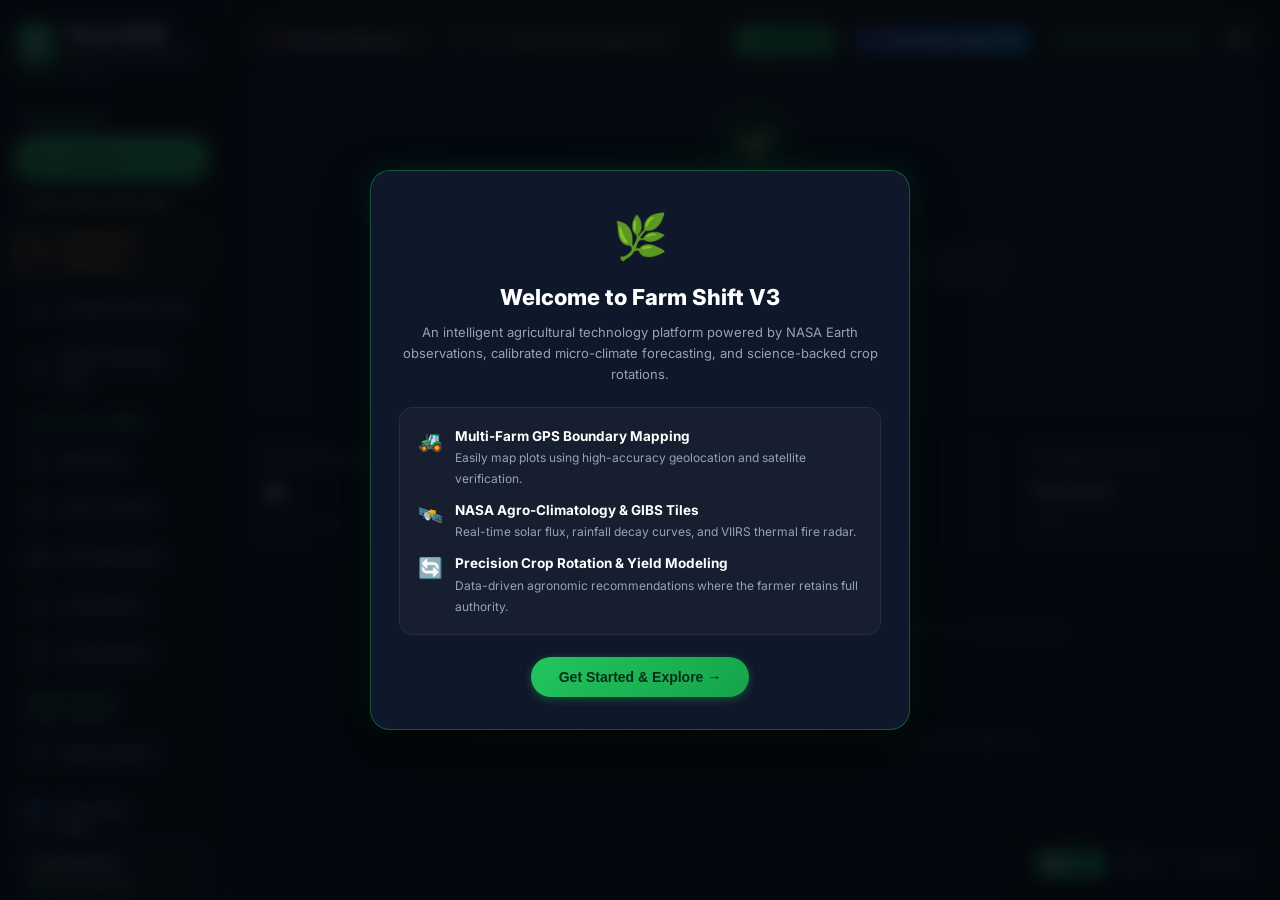
==== commit 91a238f1: "NASA Space Apps 2026 Hero Release: Field Shift Optimizer, Climate Scenario Stress Test & Submission " ====
--- a/templates/index.html
+++ b/templates/index.html
@@ -95,7 +95,22 @@
             <span>Overview</span>
           </a>
 
-          <!-- 2. Farm Management -->
+          <!-- 2. NASA Space Apps Challenge 2026 Special -->
+          <div class="nav-group-label" style="font-size: 10px; text-transform: uppercase; letter-spacing: 0.8px; color: #fbbf24; font-weight: 800; padding: 12px 14px 4px;">NASA Space Apps 2026</div>
+          <a class="nav-link" data-tab="field-shift-optimizer" style="background: rgba(251, 191, 36, 0.08); border-left: 3px solid #fbbf24;">
+            <svg class="nav-icon" viewBox="0 0 24 24" fill="none" stroke="#fbbf24" stroke-width="2"><circle cx="12" cy="12" r="10"/><path d="M12 2a14.5 14.5 0 0 0 0 20 14.5 14.5 0 0 0 0-20"/><path d="M2 12h20"/></svg>
+            <span style="font-weight: 700; color: #fbbf24;">Field Shift Optimizer</span>
+          </a>
+          <a class="nav-link" data-tab="climate-scenario-simulator">
+            <svg class="nav-icon" viewBox="0 0 24 24" fill="none" stroke="currentColor" stroke-width="2"><line x1="4" y1="21" x2="4" y2="14"/><line x1="4" y1="10" x2="4" y2="3"/><line x1="12" y1="21" x2="12" y2="12"/><line x1="12" y1="8" x2="12" y2="3"/><line x1="20" y1="21" x2="20" y2="16"/><line x1="20" y1="12" x2="20" y2="3"/><line x1="1" y1="14" x2="7" y2="14"/><line x1="9" y1="8" x2="15" y2="8"/><line x1="17" y1="16" x2="23" y2="16"/></svg>
+            <span>Climate Stress Test</span>
+          </a>
+          <a class="nav-link" data-tab="nasa-submission-hub">
+            <svg class="nav-icon" viewBox="0 0 24 24" fill="none" stroke="currentColor" stroke-width="2"><path d="M4.5 16.5c-1.5 1.26-2 5-2 5s3.74-.5 5-2c.71-.84.7-2.13-.09-2.91a2.18 2.18 0 0 0-2.91-.09z"/><path d="m12 15-3-3a22 22 0 0 1 2-3.95A12.88 12.88 0 0 1 22 2c0 2.72-.78 7.5-6 11a22.35 22.35 0 0 1-4 2z"/></svg>
+            <span>NASA Challenge Hub</span>
+          </a>
+
+          <!-- 3. Farm Management -->
           <div class="nav-group-label" style="font-size: 10px; text-transform: uppercase; letter-spacing: 0.8px; color: #4ade80; font-weight: 800; padding: 12px 14px 4px;">Farm Management</div>
           <a class="nav-link" data-tab="my-farms">
             <svg class="nav-icon" viewBox="0 0 24 24" fill="none" stroke="currentColor" stroke-width="2"><path d="M12 22s7-6.2 7-12a7 7 0 1 0-14 0c0 5.8 7 12 7 12z"/><circle cx="12" cy="10" r="2.2"/></svg>
@@ -238,6 +253,10 @@
           <div class="topbar-right">
             <button class="btn-pill btn-primary-green btn-trigger-add-farm">
               <span>+ Add Farm</span>
+            </button>
+            <button class="btn-pill" style="background: linear-gradient(135deg, #1e3a8a, #0284c7); color: #fff; font-weight: 700; border: none; cursor: pointer; padding: 6px 14px; font-size: 12px; display: inline-flex; align-items: center; gap: 6px; box-shadow: 0 2px 6px rgba(2,132,199,0.3);" onclick="FarmApp.showView('nasa-submission-hub')" title="NASA Space Apps 2026 Showcase Hub">
+              <span>🚀</span>
+              <span>NASA Space Apps Hub</span>
             </button>
             <div class="nasa-powered-badge">
               <span>🌿</span>
@@ -1065,6 +1084,27 @@
           </div>
         </div>
         <div id="profile-v3-container"></div>
+      </div>
+
+      <!-- ===================================================================
+           NASA SPACE APPS 2026: FIELD SHIFT OPTIMIZER (HERO CHALLENGE)
+           =================================================================== -->
+      <div id="view-field-shift-optimizer" class="app-section-view" style="display: none;">
+        <div id="field-shift-optimizer-view"></div>
+      </div>
+
+      <!-- ===================================================================
+           NASA SPACE APPS 2026: CLIMATE SCENARIO STRESS SIMULATOR
+           =================================================================== -->
+      <div id="view-climate-scenario-simulator" class="app-section-view" style="display: none;">
+        <div id="climate-scenario-simulator-view"></div>
+      </div>
+
+      <!-- ===================================================================
+           NASA SPACE APPS 2026: CHALLENGE & JUDGE SHOWCASE HUB
+           =================================================================== -->
+      <div id="view-nasa-submission-hub" class="app-section-view" style="display: none;">
+        <div id="nasa-submission-hub-view"></div>
       </div>
 
 </main>
@@ -1573,6 +1613,9 @@
   <script src="/static/js/extreme_weather.js"></script>
   <script src="/static/js/environmental_monitoring.js"></script>
   <script src="/static/js/profile.js"></script>
+  <script src="/static/js/field_shift_optimizer.js"></script>
+  <script src="/static/js/climate_scenario_simulator.js"></script>
+  <script src="/static/js/nasa_submission_hub.js"></script>
   <script src="/static/js/app.js"></script>
 </body>
 </html>
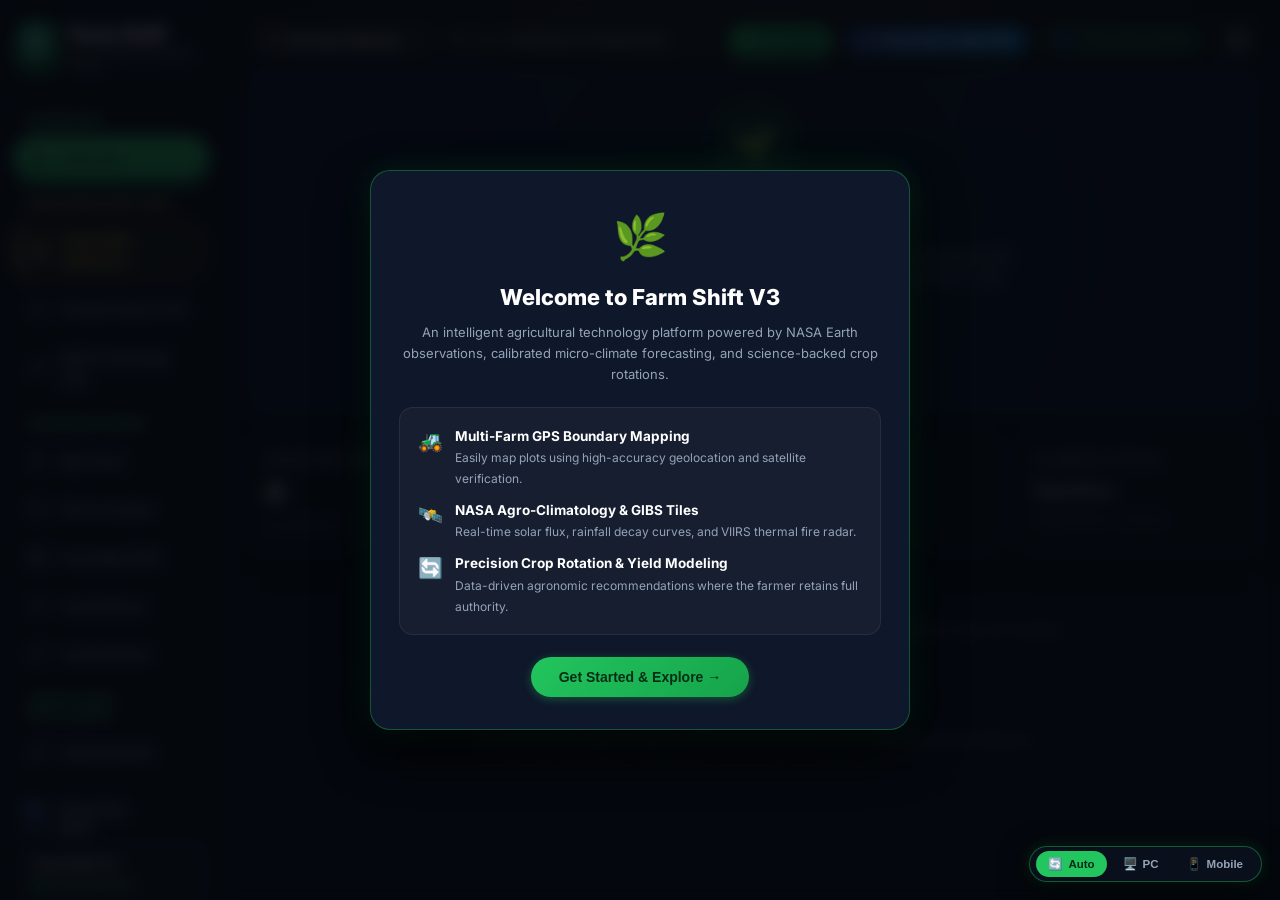
==== commit 7239dec7: "Enhance UI/UX design: unified dark glassmorphism, responsive grid, real NASA logos and satellite ima" ====
--- a/templates/index.html
+++ b/templates/index.html
@@ -21,6 +21,7 @@
   <link rel="stylesheet" href="/static/css/desktop.css">
   <link rel="stylesheet" href="/static/css/mobile.css">
   <link rel="stylesheet" href="/static/css/v2plus.css">
+  <link rel="stylesheet" href="/static/css/v3_enhancements.css">
 
   <style>
     .location-choices-grid {
@@ -258,8 +259,8 @@
               <span>🚀</span>
               <span>NASA Space Apps Hub</span>
             </button>
-            <div class="nasa-powered-badge">
-              <span>🌿</span>
+            <div class="nasa-powered-badge" style="display: inline-flex; align-items: center; gap: 8px;">
+              <img src="/static/images/nasa_mobile_logo.png" alt="NASA" style="width: 18px; height: 18px; object-fit: contain;">
               <span>Powered by NASA</span>
             </div>
             <button class="user-avatar-btn" onclick="FarmApp.showView('settings')" title="Farm Settings">
--- a/static/css/v3_enhancements.css
+++ b/static/css/v3_enhancements.css
@@ -0,0 +1,396 @@
+/* ==========================================================================
+   FARM SHIFT V3 - PREMIUM DESIGN ENHANCEMENTS & COHESIVE THEME SYSTEM
+   Engineered for NASA Space Apps Challenge "Field Shift: Adapting Farms with NASA Data"
+   ========================================================================== */
+
+/* ─── Grid & Responsive Layout System ────────────────────────────────────── */
+.row {
+  display: flex;
+  flex-wrap: wrap;
+  margin-left: -12px;
+  margin-right: -12px;
+}
+
+[class*="col-"] {
+  position: relative;
+  width: 100%;
+  padding-left: 12px;
+  padding-right: 12px;
+}
+
+.col-12 { flex: 0 0 100%; max-width: 100%; }
+.col-6  { flex: 0 0 50%; max-width: 50%; }
+.col-4  { flex: 0 0 33.333333%; max-width: 33.333333%; }
+.col-3  { flex: 0 0 25%; max-width: 25%; }
+
+@media (min-width: 576px) {
+  .col-sm-6 { flex: 0 0 50%; max-width: 50%; }
+}
+
+@media (min-width: 768px) {
+  .col-md-3 { flex: 0 0 25%; max-width: 25%; }
+  .col-md-4 { flex: 0 0 33.333333%; max-width: 33.333333%; }
+  .col-md-6 { flex: 0 0 50%; max-width: 50%; }
+  .col-md-8 { flex: 0 0 66.666667%; max-width: 66.666667%; }
+  .col-md-12 { flex: 0 0 100%; max-width: 100%; }
+}
+
+@media (min-width: 992px) {
+  .col-lg-4 { flex: 0 0 33.333333%; max-width: 33.333333%; }
+  .col-lg-5 { flex: 0 0 41.666667%; max-width: 41.666667%; }
+  .col-lg-6 { flex: 0 0 50%; max-width: 50%; }
+  .col-lg-7 { flex: 0 0 58.333333%; max-width: 58.333333%; }
+  .col-lg-8 { flex: 0 0 66.666667%; max-width: 66.666667%; }
+}
+
+/* ─── Flex Utilities ─────────────────────────────────────────────────────── */
+.d-flex { display: flex !important; }
+.flex-wrap { flex-wrap: wrap !important; }
+.align-items-center { align-items: center !important; }
+.justify-content-between { justify-content: space-between !important; }
+.justify-content-center { justify-content: center !important; }
+.gap-2 { gap: 8px !important; }
+.gap-3 { gap: 14px !important; }
+.gap-4 { gap: 20px !important; }
+
+/* ─── Spacing Utilities ──────────────────────────────────────────────────── */
+.m-0 { margin: 0 !important; }
+.mb-0 { margin-bottom: 0 !important; }
+.mb-1 { margin-bottom: 4px !important; }
+.mb-2 { margin-bottom: 8px !important; }
+.mb-3 { margin-bottom: 14px !important; }
+.mb-4 { margin-bottom: 22px !important; }
+.mt-1 { margin-top: 4px !important; }
+.mt-2 { margin-top: 8px !important; }
+.mt-3 { margin-top: 14px !important; }
+.mt-4 { margin-top: 22px !important; }
+.mr-1 { margin-right: 4px !important; }
+.mr-2 { margin-right: 8px !important; }
+.mr-3 { margin-right: 14px !important; }
+.ml-1 { margin-left: 4px !important; }
+.ml-2 { margin-left: 8px !important; }
+.p-2 { padding: 8px !important; }
+.p-3 { padding: 14px !important; }
+.p-4 { padding: 22px !important; }
+.py-2 { padding-top: 8px !important; padding-bottom: 8px !important; }
+.py-3 { padding-top: 14px !important; padding-bottom: 14px !important; }
+.py-4 { padding-top: 22px !important; padding-bottom: 22px !important; }
+.px-3 { padding-left: 14px !important; padding-right: 14px !important; }
+.px-4 { padding-left: 22px !important; padding-right: 22px !important; }
+.text-center { text-align: center !important; }
+.text-right { text-align: right !important; }
+.text-muted { color: #94a3b8 !important; }
+.text-light { color: #f1f5f9 !important; }
+.text-white { color: #ffffff !important; }
+.text-white-50 { color: rgba(255, 255, 255, 0.6) !important; }
+.text-dark { color: #ffffff !important; }
+.text-success { color: #4ade80 !important; }
+.text-primary { color: #38bdf8 !important; }
+.text-warning { color: #fbbf24 !important; }
+.text-danger  { color: #f87171 !important; }
+.text-info    { color: #22d3ee !important; }
+.font-weight-bold { font-weight: 700 !important; }
+.small, small { font-size: 0.84rem !important; }
+.lead { font-size: 1.1rem; line-height: 1.6; }
+
+/* ─── Premium Glassmorphic Cards ─────────────────────────────────────────── */
+.card, .card-glass, .fs-card {
+  background: rgba(14, 25, 21, 0.85);
+  backdrop-filter: blur(14px);
+  -webkit-backdrop-filter: blur(14px);
+  border: 1px solid rgba(255, 255, 255, 0.08);
+  border-radius: 16px;
+  color: #f1f5f9;
+  box-shadow: 0 8px 32px 0 rgba(0, 0, 0, 0.45);
+  transition: all 0.25s ease;
+  position: relative;
+  overflow: hidden;
+}
+
+.card:hover, .card-glass:hover, .fs-card:hover {
+  border-color: rgba(74, 222, 128, 0.25);
+  box-shadow: 0 12px 36px 0 rgba(0, 0, 0, 0.55), 0 0 20px rgba(34, 197, 94, 0.12);
+}
+
+.card-body {
+  padding: 20px;
+}
+
+.bg-light, .bg-white {
+  background: rgba(255, 255, 255, 0.04) !important;
+  color: #f8fafc !important;
+}
+
+.border {
+  border: 1px solid rgba(255, 255, 255, 0.08) !important;
+}
+
+.border-success {
+  border-color: rgba(34, 197, 94, 0.4) !important;
+}
+
+/* ─── Glowing Accents & Side Borders ─────────────────────────────────────── */
+.border-left-primary { border-left: 4px solid #38bdf8 !important; }
+.border-left-success { border-left: 4px solid #22c55e !important; }
+.border-left-warning { border-left: 4px solid #f59e0b !important; }
+.border-left-danger  { border-left: 4px solid #ef4444 !important; }
+
+.border-top-primary  { border-top: 4px solid #38bdf8 !important; }
+.border-top-success  { border-top: 4px solid #22c55e !important; }
+.border-top-warning  { border-top: 4px solid #f59e0b !important; }
+.border-top-info     { border-top: 4px solid #06b6d4 !important; }
+.border-top-secondary{ border-top: 4px solid #8b5cf6 !important; }
+
+/* ─── Badges & Status Chips ──────────────────────────────────────────────── */
+.badge {
+  display: inline-flex;
+  align-items: center;
+  gap: 4px;
+  padding: 5px 10px;
+  font-size: 0.78rem;
+  font-weight: 700;
+  border-radius: 9999px;
+  letter-spacing: 0.3px;
+  line-height: 1;
+}
+
+.badge-success {
+  background: rgba(34, 197, 94, 0.16);
+  color: #4ade80;
+  border: 1px solid rgba(74, 222, 128, 0.35);
+}
+
+.badge-primary {
+  background: rgba(56, 189, 248, 0.16);
+  color: #38bdf8;
+  border: 1px solid rgba(56, 189, 248, 0.35);
+}
+
+.badge-warning {
+  background: rgba(245, 158, 11, 0.16);
+  color: #fbbf24;
+  border: 1px solid rgba(245, 158, 11, 0.35);
+}
+
+.badge-danger {
+  background: rgba(239, 68, 68, 0.16);
+  color: #f87171;
+  border: 1px solid rgba(239, 68, 68, 0.35);
+}
+
+.badge-secondary, .badge-dark {
+  background: rgba(255, 255, 255, 0.08);
+  color: #cbd5e1;
+  border: 1px solid rgba(255, 255, 255, 0.12);
+}
+
+.badge-info {
+  background: rgba(6, 182, 212, 0.16);
+  color: #22d3ee;
+  border: 1px solid rgba(6, 182, 212, 0.35);
+}
+
+/* ─── Buttons ────────────────────────────────────────────────────────────── */
+.btn {
+  display: inline-flex;
+  align-items: center;
+  justify-content: center;
+  font-family: 'Inter', sans-serif;
+  font-weight: 600;
+  border-radius: 12px;
+  padding: 10px 18px;
+  font-size: 0.9rem;
+  border: none;
+  cursor: pointer;
+  transition: all 0.2s cubic-bezier(0.4, 0, 0.2, 1);
+  text-decoration: none;
+}
+
+.btn-success {
+  background: linear-gradient(135deg, #22c55e 0%, #16a34a 100%);
+  color: #05210f;
+  box-shadow: 0 4px 14px rgba(34, 197, 94, 0.35);
+}
+
+.btn-success:hover {
+  background: linear-gradient(135deg, #4ade80 0%, #22c55e 100%);
+  transform: translateY(-1px);
+  box-shadow: 0 6px 20px rgba(34, 197, 94, 0.5);
+}
+
+.btn-outline-success {
+  background: rgba(34, 197, 94, 0.08);
+  color: #4ade80;
+  border: 1px solid rgba(74, 222, 128, 0.35);
+}
+
+.btn-outline-success:hover, .btn-outline-success.active {
+  background: linear-gradient(135deg, #22c55e 0%, #16a34a 100%);
+  color: #05210f;
+  border-color: #22c55e;
+}
+
+.btn-primary {
+  background: linear-gradient(135deg, #0284c7 0%, #0369a1 100%);
+  color: #ffffff;
+  box-shadow: 0 4px 14px rgba(2, 132, 199, 0.35);
+}
+
+.btn-primary:hover {
+  background: linear-gradient(135deg, #38bdf8 0%, #0284c7 100%);
+  transform: translateY(-1px);
+}
+
+.btn-outline-info {
+  background: rgba(6, 182, 212, 0.08);
+  color: #22d3ee;
+  border: 1px solid rgba(6, 182, 212, 0.35);
+}
+
+.btn-outline-info:hover {
+  background: rgba(6, 182, 212, 0.2);
+}
+
+.btn-outline-light {
+  background: rgba(255, 255, 255, 0.08);
+  color: #ffffff;
+  border: 1px solid rgba(255, 255, 255, 0.2);
+}
+
+.btn-outline-light:hover {
+  background: rgba(255, 255, 255, 0.18);
+}
+
+.btn-lg {
+  padding: 14px 26px;
+  font-size: 1rem;
+  border-radius: 14px;
+}
+
+.btn-sm {
+  padding: 6px 12px;
+  font-size: 0.8rem;
+  border-radius: 8px;
+}
+
+/* ─── Interactive Range Sliders ──────────────────────────────────────────── */
+.form-control-range, input[type=range] {
+  -webkit-appearance: none;
+  width: 100%;
+  height: 8px;
+  background: rgba(255, 255, 255, 0.1);
+  border-radius: 8px;
+  outline: none;
+  margin: 12px 0;
+  transition: all 0.2s;
+}
+
+.form-control-range::-webkit-slider-thumb, input[type=range]::-webkit-slider-thumb {
+  -webkit-appearance: none;
+  width: 22px;
+  height: 22px;
+  border-radius: 50%;
+  background: linear-gradient(135deg, #4ade80, #16a34a);
+  cursor: pointer;
+  border: 2px solid #ffffff;
+  box-shadow: 0 0 12px rgba(34, 197, 94, 0.8);
+  transition: transform 0.15s ease, box-shadow 0.15s ease;
+}
+
+.form-control-range::-webkit-slider-thumb:hover, input[type=range]::-webkit-slider-thumb:hover {
+  transform: scale(1.2);
+  box-shadow: 0 0 18px rgba(74, 222, 128, 1);
+}
+
+/* ─── Tables ─────────────────────────────────────────────────────────────── */
+.table {
+  width: 100%;
+  margin-bottom: 0;
+  color: #e2e8f0;
+  border-collapse: separate;
+  border-spacing: 0;
+}
+
+.table-responsive {
+  overflow-x: auto;
+  -webkit-overflow-scrolling: touch;
+  border-radius: 12px;
+  border: 1px solid rgba(255, 255, 255, 0.08);
+}
+
+.table th, .table td {
+  padding: 14px 18px;
+  vertical-align: middle;
+  border-top: 1px solid rgba(255, 255, 255, 0.06);
+}
+
+.table-hover tbody tr:hover {
+  background: rgba(34, 197, 94, 0.06);
+}
+
+.table thead th {
+  background: rgba(255, 255, 255, 0.04);
+  color: #94a3b8;
+  font-size: 0.8rem;
+  text-transform: uppercase;
+  letter-spacing: 0.6px;
+  border-bottom: 1px solid rgba(255, 255, 255, 0.1);
+  border-top: none;
+}
+
+/* ─── NASA Aerospace Hero Banner ─────────────────────────────────────────── */
+.nasa-hero-banner {
+  background: linear-gradient(135deg, rgba(11, 29, 58, 0.95) 0%, rgba(13, 35, 58, 0.9) 100%), 
+              url('/static/images/earth_glow.png') right center / cover no-repeat;
+  border: 1px solid rgba(56, 189, 248, 0.25);
+  box-shadow: 0 16px 40px rgba(0, 0, 0, 0.6), 0 0 30px rgba(56, 189, 248, 0.12);
+}
+
+/* ─── Pulsing Beacon ─────────────────────────────────────────────────────── */
+@keyframes beacon-pulse {
+  0% { transform: scale(0.95); opacity: 0.8; }
+  50% { transform: scale(1.15); opacity: 1; }
+  100% { transform: scale(0.95); opacity: 0.8; }
+}
+
+.live-beacon {
+  display: inline-block;
+  width: 8px;
+  height: 8px;
+  border-radius: 50%;
+  background: #22c55e;
+  box-shadow: 0 0 10px #22c55e;
+  animation: beacon-pulse 2s infinite ease-in-out;
+  margin-right: 6px;
+}
+
+/* ─── Hero Image Card with Gradient Overlay ──────────────────────────────── */
+.crop-hero-image-card {
+  position: relative;
+  border-radius: 16px;
+  overflow: hidden;
+  height: 220px;
+  background-size: cover;
+  background-position: center;
+}
+
+.crop-hero-image-card::after {
+  content: '';
+  position: absolute;
+  top: 0; left: 0; right: 0; bottom: 0;
+  background: linear-gradient(to top, rgba(7, 17, 14, 0.92) 0%, rgba(7, 17, 14, 0.3) 60%, transparent 100%);
+}
+
+.crop-hero-content {
+  position: absolute;
+  bottom: 0;
+  left: 0;
+  right: 0;
+  padding: 18px 20px;
+  z-index: 2;
+}
+
+/* ─── Viewport Switch Bar Enhancements ───────────────────────────────────── */
+.viewport-switch-bar {
+  z-index: 99999 !important;
+}
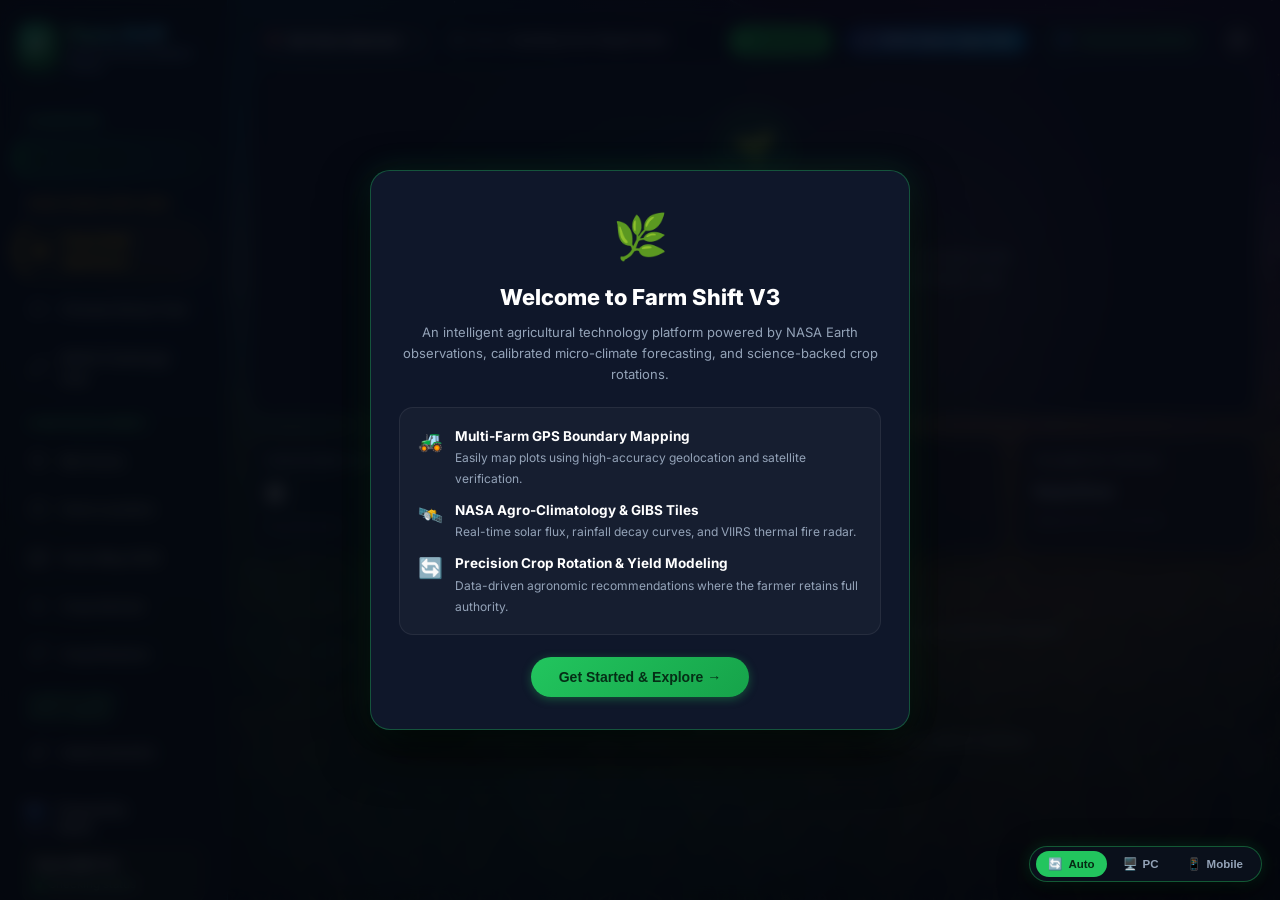
==== commit 564aadd2: "Fix Farm Field Overview map: layer switches (NDVI, True Color, Land Cover), interactive zoom control" ====
--- a/templates/index.html
+++ b/templates/index.html
@@ -398,9 +398,9 @@
                   <h2 class="card-heading-title">Farm Field Overview</h2>
                 </div>
                 <div class="layer-toggle-group">
-                  <button class="layer-toggle-btn active" data-layer="NDVI">NDVI</button>
-                  <button class="layer-toggle-btn" data-layer="True Color">True Color</button>
-                  <button class="layer-toggle-btn" data-layer="Land Cover">Land Cover</button>
+                  <button class="layer-toggle-btn active" data-layer="NDVI" onclick="FarmMap.setDesktopLayer('NDVI')">NDVI</button>
+                  <button class="layer-toggle-btn" data-layer="True Color" onclick="FarmMap.setDesktopLayer('True Color')">True Color</button>
+                  <button class="layer-toggle-btn" data-layer="Land Cover" onclick="FarmMap.setDesktopLayer('Land Cover')">Land Cover</button>
                 </div>
               </div>
 
@@ -414,18 +414,22 @@
                   </div>
                 </div>
 
-                <div class="map-legend-vertical">
-                  <div class="legend-bar-gradient"></div>
-                  <div class="legend-text-labels">
-                    <span class="lbl-healthy">Healthy</span>
-                    <span class="lbl-stressed">Stressed</span>
+                <div class="map-legend-vertical" id="desk-map-legend">
+                  <div style="font-size: 10px; font-weight: 700; color: #94a3b8; text-transform: uppercase; letter-spacing: 0.5px; margin-bottom: 6px;">NDVI Vigor</div>
+                  <div style="display: flex; align-items: center; gap: 10px;">
+                    <div class="legend-bar-gradient" style="width: 12px; height: 95px; border-radius: 6px; background: linear-gradient(to bottom, #22c55e 0%, #eab308 50%, #ef4444 100%); border: 1px solid rgba(255,255,255,0.2);"></div>
+                    <div class="legend-text-labels" style="display: flex; flex-direction: column; justify-content: space-between; height: 95px; font-size: 11px; font-weight: 600;">
+                      <span class="lbl-healthy" style="color: #4ade80;">Healthy (0.85)</span>
+                      <span style="color: #facc15; font-size: 10px;">Moderate (0.55)</span>
+                      <span class="lbl-stressed" style="color: #f87171;">Stressed (0.22)</span>
+                    </div>
                   </div>
                 </div>
 
                 <div class="map-controls-group">
-                  <button class="map-ctrl-btn" id="desk-map-zoomin" title="Zoom In">+</button>
-                  <button class="map-ctrl-btn" id="desk-map-zoomout" title="Zoom Out">−</button>
-                  <button class="map-ctrl-btn" id="desk-map-fullscreen" title="Toggle Fullscreen">⛶</button>
+                  <button class="map-ctrl-btn" id="desk-map-zoomin" onclick="FarmMap.zoomIn()" title="Zoom In">+</button>
+                  <button class="map-ctrl-btn" id="desk-map-zoomout" onclick="FarmMap.zoomOut()" title="Zoom Out">−</button>
+                  <button class="map-ctrl-btn" id="desk-map-fullscreen" onclick="FarmMap.toggleFullscreen()" title="Toggle Fullscreen">⛶</button>
                 </div>
               </div>
             </div>
--- a/static/css/v3_enhancements.css
+++ b/static/css/v3_enhancements.css
@@ -394,3 +394,418 @@
 .viewport-switch-bar {
   z-index: 99999 !important;
 }
+
+/* ─── Ultra-Vivid AI Generated Cosmic-Agtech Body Background ─────────────── */
+html {
+  min-height: 100%;
+  background-color: #030712;
+}
+
+body {
+  min-height: 100vh;
+  background-color: #030712;
+  background-image:
+    /* Luminous cyan auroral arc & satellite sweep */
+    radial-gradient(circle at 18% 12%, rgba(56, 189, 248, 0.22) 0%, transparent 45%),
+    /* Violet-magenta deep nebula glow */
+    radial-gradient(circle at 82% 16%, rgba(168, 85, 247, 0.22) 0%, transparent 48%),
+    /* Emerald green vegetation vigor glow */
+    radial-gradient(circle at 45% 65%, rgba(34, 197, 94, 0.18) 0%, transparent 52%),
+    /* Sunset gold horizon shimmer */
+    radial-gradient(circle at 78% 55%, rgba(245, 158, 11, 0.16) 0%, transparent 42%),
+    /* Balanced dark grading layer for crisp typography & card contrast */
+    linear-gradient(180deg, rgba(3, 7, 18, 0.60) 0%, rgba(5, 11, 24, 0.72) 45%, rgba(3, 7, 18, 0.85) 100%),
+    /* 2560x1440 Master Cosmic Agriculture Wallpaper */
+    url('/static/images/app_bg_cosmic_fields.jpg');
+  background-size: cover;
+  background-position: center top;
+  background-attachment: fixed;
+  background-repeat: no-repeat;
+}
+
+/* Allow wallpaper to radiate through layout wrappers */
+.desktop-app-wrapper {
+  background: transparent !important;
+}
+
+.desktop-main {
+  background: transparent !important;
+}
+
+/* Frosted Glass Sidebar with High-Tech Glow */
+.sidebar {
+  background: rgba(10, 16, 28, 0.78) !important;
+  backdrop-filter: blur(20px) saturate(180%) !important;
+  -webkit-backdrop-filter: blur(20px) saturate(180%) !important;
+  border-right: 1px solid rgba(56, 189, 248, 0.18) !important;
+  box-shadow: 4px 0 30px rgba(0, 0, 0, 0.5) !important;
+}
+
+/* Frosted Glass Topbars */
+.desktop-topbar, .v2p-topbar {
+  background: rgba(11, 20, 36, 0.72) !important;
+  backdrop-filter: blur(16px) saturate(160%) !important;
+  -webkit-backdrop-filter: blur(16px) saturate(160%) !important;
+  border-bottom: 1px solid rgba(255, 255, 255, 0.08) !important;
+}
+
+/* Frosted Glass Cards with Colorful Glow & Crisp Hover Transitions */
+.card-glass {
+  background: rgba(13, 22, 38, 0.75) !important;
+  backdrop-filter: blur(14px) saturate(150%) !important;
+  -webkit-backdrop-filter: blur(14px) saturate(150%) !important;
+  border: 1px solid rgba(255, 255, 255, 0.10) !important;
+  box-shadow: 0 8px 32px rgba(0, 0, 0, 0.45), 0 0 1px 1px rgba(255, 255, 255, 0.05) !important;
+  transition: transform 0.25s cubic-bezier(0.16, 1, 0.3, 1), border-color 0.25s ease, box-shadow 0.25s ease !important;
+}
+
+.card-glass:hover {
+  border-color: rgba(56, 189, 248, 0.45) !important;
+  box-shadow: 0 12px 36px rgba(0, 0, 0, 0.55), 0 0 24px rgba(56, 189, 248, 0.22) !important;
+  transform: translateY(-2px) !important;
+}
+
+/* V2+ Agricultural Components */
+.v2p-hero {
+  background: linear-gradient(135deg, rgba(16, 185, 129, 0.25) 0%, rgba(56, 189, 248, 0.20) 50%, rgba(168, 85, 247, 0.16) 100%) !important;
+  backdrop-filter: blur(18px) !important;
+  -webkit-backdrop-filter: blur(18px) !important;
+  border-bottom: 1px solid rgba(56, 189, 248, 0.22) !important;
+}
+
+.v2p-farm-card {
+  background: rgba(11, 20, 36, 0.82) !important;
+  backdrop-filter: blur(14px) !important;
+  -webkit-backdrop-filter: blur(14px) !important;
+  border: 1px solid rgba(34, 197, 94, 0.30) !important;
+  box-shadow: 0 14px 40px rgba(0, 0, 0, 0.55), 0 0 28px rgba(34, 197, 94, 0.15) !important;
+}
+
+.v2p-side-card, .v2p-obs-item, .v2p-analytics-card, .v2p-actions-card {
+  background: rgba(13, 22, 38, 0.75) !important;
+  backdrop-filter: blur(14px) !important;
+  -webkit-backdrop-filter: blur(14px) !important;
+  border: 1px solid rgba(255, 255, 255, 0.08) !important;
+}
+
+/* Mobile Wrapper Glassmorphism */
+.mobile-app-wrapper {
+  background: rgba(9, 15, 27, 0.84) !important;
+  backdrop-filter: blur(20px) saturate(180%) !important;
+  -webkit-backdrop-filter: blur(20px) saturate(180%) !important;
+  border-left: 1px solid rgba(56, 189, 248, 0.15) !important;
+  border-right: 1px solid rgba(56, 189, 248, 0.15) !important;
+  box-shadow: 0 0 60px rgba(0, 0, 0, 0.8) !important;
+}
+
+.mobile-topbar, .mobile-bottom-nav {
+  background: rgba(10, 17, 30, 0.86) !important;
+  backdrop-filter: blur(16px) !important;
+  -webkit-backdrop-filter: blur(16px) !important;
+  border-color: rgba(255, 255, 255, 0.08) !important;
+}
+
+/* Colorful Gradient Typography */
+.brand-title {
+  background: linear-gradient(135deg, #4ade80 0%, #38bdf8 50%, #a7f3d0 100%) !important;
+  -webkit-background-clip: text !important;
+  -webkit-text-fill-color: transparent !important;
+  font-weight: 800 !important;
+}
+
+.brand-text-block .brand-subtitle {
+  color: #93c5fd !important;
+}
+
+/* Interactive Nav Links Neon Highlight */
+.sidebar-nav .nav-link {
+  transition: all 0.2s cubic-bezier(0.16, 1, 0.3, 1) !important;
+}
+
+.sidebar-nav .nav-link:hover {
+  background: rgba(56, 189, 248, 0.12) !important;
+  border-left-color: #38bdf8 !important;
+  transform: translateX(3px) !important;
+}
+
+.sidebar-nav .nav-link.active {
+  background: linear-gradient(90deg, rgba(34, 197, 94, 0.22) 0%, rgba(34, 197, 94, 0.04) 100%) !important;
+  border-left: 3px solid #22c55e !important;
+  box-shadow: inset 0 0 15px rgba(34, 197, 94, 0.08) !important;
+}
+
+/* ─── Market Trends & Price Intelligence Styling ────────────────────────── */
+.v3-panel {
+  background: rgba(13, 22, 38, 0.75) !important;
+  backdrop-filter: blur(16px) saturate(160%) !important;
+  -webkit-backdrop-filter: blur(16px) saturate(160%) !important;
+  border: 1px solid rgba(255, 255, 255, 0.10) !important;
+  border-radius: 16px !important;
+  padding: 24px !important;
+  margin-bottom: 20px !important;
+  box-shadow: 0 8px 32px rgba(0, 0, 0, 0.45) !important;
+}
+
+.market-price-grid {
+  display: grid !important;
+  grid-template-columns: repeat(auto-fill, minmax(280px, 1fr)) !important;
+  gap: 18px !important;
+  margin-top: 18px !important;
+}
+
+.market-price-card {
+  background: rgba(15, 25, 44, 0.82) !important;
+  backdrop-filter: blur(14px) !important;
+  -webkit-backdrop-filter: blur(14px) !important;
+  border: 1px solid rgba(255, 255, 255, 0.10) !important;
+  border-radius: 16px !important;
+  padding: 20px !important;
+  display: flex !important;
+  flex-direction: column !important;
+  justify-content: space-between !important;
+  transition: all 0.25s cubic-bezier(0.16, 1, 0.3, 1) !important;
+  box-shadow: 0 4px 20px rgba(0, 0, 0, 0.35) !important;
+}
+
+.market-price-card:hover {
+  border-color: rgba(74, 222, 128, 0.4) !important;
+  box-shadow: 0 10px 30px rgba(0, 0, 0, 0.55), 0 0 20px rgba(34, 197, 94, 0.15) !important;
+  transform: translateY(-3px) !important;
+}
+
+.market-price-card-header {
+  display: flex !important;
+  align-items: center !important;
+  justify-content: space-between !important;
+  gap: 12px !important;
+  margin-bottom: 12px !important;
+}
+
+.market-crop-icon {
+  width: 44px !important;
+  height: 44px !important;
+  border-radius: 12px !important;
+  background: rgba(34, 197, 94, 0.15) !important;
+  border: 1px solid rgba(74, 222, 128, 0.3) !important;
+  display: flex !important;
+  align-items: center !important;
+  justify-content: center !important;
+  font-size: 22px !important;
+  flex-shrink: 0 !important;
+}
+
+.market-crop-name {
+  font-size: 17px !important;
+  font-weight: 800 !important;
+  color: #ffffff !important;
+  line-height: 1.2 !important;
+}
+
+.market-variety {
+  font-size: 12px !important;
+  color: #94a3b8 !important;
+  margin-top: 2px !important;
+}
+
+.market-modal-price {
+  font-size: 26px !important;
+  font-weight: 900 !important;
+  color: #4ade80 !important;
+  display: flex !important;
+  align-items: baseline !important;
+  gap: 4px !important;
+  margin: 12px 0 6px 0 !important;
+  text-shadow: 0 0 20px rgba(74, 222, 128, 0.3) !important;
+}
+
+.market-unit {
+  font-size: 13px !important;
+  font-weight: 500 !important;
+  color: #94a3b8 !important;
+}
+
+.market-price-range-labels {
+  display: flex !important;
+  justify-content: space-between !important;
+  font-size: 11.5px !important;
+  color: #94a3b8 !important;
+  margin-bottom: 6px !important;
+  font-weight: 600 !important;
+}
+
+.price-range-bar {
+  height: 7px !important;
+  background: rgba(255, 255, 255, 0.08) !important;
+  border-radius: 10px !important;
+  position: relative !important;
+  margin-bottom: 16px !important;
+}
+
+.price-range-fill {
+  position: absolute !important;
+  left: 0 !important;
+  top: 0 !important;
+  height: 100% !important;
+  width: 100% !important;
+  border-radius: 10px !important;
+  background: linear-gradient(90deg, #38bdf8 0%, #22c55e 100%) !important;
+  opacity: 0.5 !important;
+}
+
+.price-modal-marker {
+  position: absolute !important;
+  top: -4px !important;
+  width: 15px !important;
+  height: 15px !important;
+  border-radius: 50% !important;
+  background: #4ade80 !important;
+  border: 2px solid #ffffff !important;
+  box-shadow: 0 0 10px #22c55e !important;
+  transform: translateX(-50%) !important;
+}
+
+.market-price-meta {
+  display: flex !important;
+  justify-content: space-between !important;
+  align-items: center !important;
+  border-top: 1px solid rgba(255, 255, 255, 0.08) !important;
+  padding-top: 12px !important;
+  font-size: 12px !important;
+  color: #cbd5e1 !important;
+}
+
+.market-filter-input {
+  background: rgba(10, 18, 32, 0.8) !important;
+  border: 1px solid rgba(255, 255, 255, 0.15) !important;
+  color: #ffffff !important;
+  padding: 10px 14px !important;
+  border-radius: 10px !important;
+  font-size: 13px !important;
+  width: 100% !important;
+  outline: none !important;
+  transition: border-color 0.2s !important;
+}
+
+.market-filter-input:focus {
+  border-color: #38bdf8 !important;
+  box-shadow: 0 0 12px rgba(56, 189, 248, 0.25) !important;
+}
+
+.market-filter-input option {
+  background: #0f172a !important;
+  color: #ffffff !important;
+}
+
+/* Farm Field Overview Map Enhancements (NDVI, True Color, Land Cover, Zoom & Legend) */
+.layer-toggle-group {
+  display: flex !important;
+  align-items: center !important;
+  gap: 6px !important;
+  background: rgba(15, 23, 42, 0.75) !important;
+  padding: 4px !important;
+  border-radius: 9999px !important;
+  border: 1px solid rgba(255, 255, 255, 0.12) !important;
+}
+
+.layer-toggle-btn {
+  padding: 5px 14px !important;
+  border-radius: 9999px !important;
+  font-size: 11.5px !important;
+  font-weight: 600 !important;
+  border: 1px solid transparent !important;
+  background: transparent !important;
+  color: #94a3b8 !important;
+  cursor: pointer !important;
+  transition: all 0.2s ease !important;
+  user-select: none !important;
+}
+
+.layer-toggle-btn:hover:not(.active) {
+  color: #ffffff !important;
+  background: rgba(255, 255, 255, 0.08) !important;
+}
+
+.layer-toggle-btn.active {
+  background: #22c55e !important;
+  color: #052e16 !important;
+  font-weight: 700 !important;
+  box-shadow: 0 0 14px rgba(34, 197, 94, 0.45) !important;
+}
+
+.map-canvas-container {
+  position: relative !important;
+  overflow: hidden !important;
+  border-radius: 12px !important;
+  border: 1px solid rgba(255, 255, 255, 0.1) !important;
+  background: #060b13 !important;
+}
+
+.map-background-img {
+  width: 100% !important;
+  height: 100% !important;
+  object-fit: cover !important;
+  display: block !important;
+  transition: transform 0.25s cubic-bezier(0.4, 0, 0.2, 1), filter 0.3s ease !important;
+  transform-origin: center center !important;
+}
+
+.map-legend-vertical {
+  position: absolute !important;
+  top: 14px !important;
+  left: 14px !important;
+  background: rgba(11, 17, 29, 0.92) !important;
+  backdrop-filter: blur(10px) !important;
+  -webkit-backdrop-filter: blur(10px) !important;
+  border: 1px solid rgba(255, 255, 255, 0.14) !important;
+  border-radius: 10px !important;
+  padding: 10px 12px !important;
+  display: flex !important;
+  flex-direction: column !important;
+  gap: 6px !important;
+  z-index: 15 !important;
+  box-shadow: 0 4px 18px rgba(0, 0, 0, 0.6) !important;
+  pointer-events: none !important;
+}
+
+.map-controls-group {
+  position: absolute !important;
+  bottom: 14px !important;
+  right: 14px !important;
+  display: flex !important;
+  flex-direction: column !important;
+  gap: 6px !important;
+  z-index: 20 !important;
+}
+
+.map-ctrl-btn {
+  width: 34px !important;
+  height: 34px !important;
+  border-radius: 8px !important;
+  background: rgba(11, 17, 29, 0.92) !important;
+  backdrop-filter: blur(8px) !important;
+  -webkit-backdrop-filter: blur(8px) !important;
+  border: 1px solid rgba(255, 255, 255, 0.16) !important;
+  color: #ffffff !important;
+  display: flex !important;
+  align-items: center !important;
+  justify-content: center !important;
+  font-size: 16px !important;
+  font-weight: 700 !important;
+  cursor: pointer !important;
+  transition: all 0.2s ease !important;
+  user-select: none !important;
+}
+
+.map-ctrl-btn:hover {
+  background: rgba(34, 197, 94, 0.3) !important;
+  border-color: #22c55e !important;
+  color: #4ade80 !important;
+  transform: scale(1.08) !important;
+  box-shadow: 0 0 10px rgba(34, 197, 94, 0.4) !important;
+}
+
+.map-ctrl-btn:active {
+  transform: scale(0.92) !important;
+}
+
+
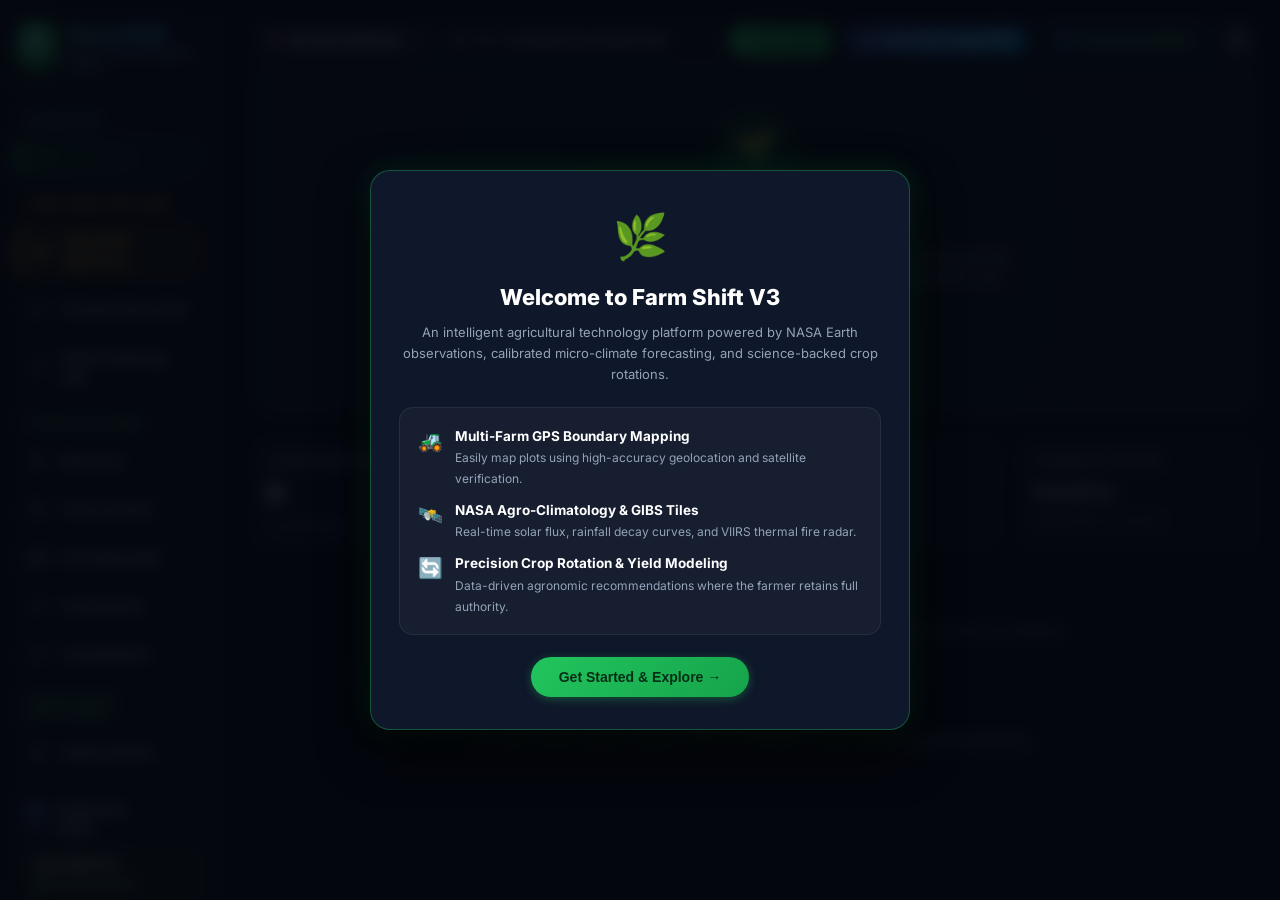
==== commit 8627cd92: "Unify responsive layout: remove Auto/PC/Mobile switcher, make full desktop suite natively responsive" ====
--- a/templates/index.html
+++ b/templates/index.html
@@ -67,12 +67,13 @@
 </head>
 <body>
 
-  <!-- =======================================================================
-       1. DESKTOP / PC VERSION (>= 1024px)
-       ======================================================================= -->
+  <!-- Unified Application Wrapper (Responsive across Desktop, Tablet & Mobile) -->
   <div class="desktop-app-wrapper" id="desktop-view">
-    <!-- Left Sidebar -->
-    <aside class="sidebar">
+    <!-- Off-canvas Sidebar Backdrop for Mobile -->
+    <div class="sidebar-backdrop" id="sidebar-backdrop"></div>
+
+    <!-- Navigation Sidebar -->
+    <aside class="sidebar" id="app-sidebar">
       <div class="sidebar-top">
         <!-- Brand Logo -->
         <div class="brand-logo-container">
@@ -220,8 +221,30 @@
       </div>
     </aside>
 
-    <!-- Main Desktop Content Area -->
+    <!-- Main Content Area -->
     <main class="desktop-main">
+      <!-- Mobile Navigation Header (Active on screens < 1024px) -->
+      <div class="mobile-nav-header" id="mobile-nav-header">
+        <button class="mobile-hamburger-btn" id="mobile-menu-toggle" aria-label="Toggle navigation menu">
+          <svg width="22" height="22" viewBox="0 0 24 24" fill="none" stroke="currentColor" stroke-width="2.2" stroke-linecap="round">
+            <line x1="3" y1="6" x2="21" y2="6"></line>
+            <line x1="3" y1="12" x2="21" y2="12"></line>
+            <line x1="3" y1="18" x2="21" y2="18"></line>
+          </svg>
+        </button>
+        <div class="mobile-nav-brand">
+          <span style="font-size: 16px; font-weight: 800; color: #ffffff; letter-spacing: -0.2px;">Farm Shift</span>
+          <span style="font-size: 10px; color: #4ade80; font-weight: 700; background: rgba(34, 197, 94, 0.15); padding: 2px 6px; border-radius: 4px; border: 1px solid rgba(34, 197, 94, 0.3);">V3</span>
+        </div>
+        <div style="display: flex; align-items: center; gap: 8px;">
+          <button class="mobile-header-btn" onclick="FarmApp.showView('alerts')" title="Alerts">
+            🔔
+          </button>
+          <button class="mobile-header-btn" onclick="FarmApp.showView('profile')" title="Profile">
+            👤
+          </button>
+        </div>
+      </div>
 
       <!-- ===================================================================
            1. SECTION: OVERVIEW (Empty vs Registered State)
@@ -1573,21 +1596,7 @@
   </div>
 
 
-  <!-- Floating Viewport Switcher -->
-  <div class="viewport-switch-bar">
-    <button class="viewport-switch-btn active" id="switch-auto" title="Responsive Auto mode based on browser width">
-      <span>🔄</span>
-      <span>Auto</span>
-    </button>
-    <button class="viewport-switch-btn" id="switch-desktop" title="Force Desktop Dashboard reproduction">
-      <span>🖥️</span>
-      <span>PC</span>
-    </button>
-    <button class="viewport-switch-btn" id="switch-mobile" title="Force Mobile Phone layout reproduction">
-      <span>📱</span>
-      <span>Mobile</span>
-    </button>
-  </div>
+
 
     <!-- Application Scripts (Pure HTML5 & Vanilla JavaScript Stack) -->
   <script src="/static/vendor/leaflet/leaflet.js"></script>
--- a/static/css/mobile.css
+++ b/static/css/mobile.css
@@ -735,41 +735,17 @@
 }
 
 /* --------------------------------------------------------------------------
-   RESPONSIVE MEDIA QUERIES
-   Intelligently switch between Desktop and Mobile layout
-   -------------------------------------------------------------------------- */
-@media (min-width: 1024px) {
-  /* On Desktop Screens, show desktop view and hide mobile view by default */
-  body:not(.force-mobile-view) .desktop-app-wrapper {
-    display: flex !important;
-  }
-  body:not(.force-mobile-view) .mobile-app-wrapper {
-    display: none !important;
-  }
-}
-
-@media (max-width: 1023px) {
-  /* On Mobile & Tablet Screens, show mobile view and hide desktop view by default */
-  body:not(.force-desktop-view) .desktop-app-wrapper {
-    display: none !important;
-  }
-  body:not(.force-desktop-view) .mobile-app-wrapper {
-    display: flex !important;
-  }
-}
-
-/* Override classes for user testing toggle */
-body.force-desktop-view .desktop-app-wrapper {
+   RESPONSIVE MEDIA QUERIES (Unified responsive application layout)
+   -------------------------------------------------------------------------- */
+body .desktop-app-wrapper {
   display: flex !important;
 }
-body.force-desktop-view .mobile-app-wrapper {
+
+body .mobile-app-wrapper {
   display: none !important;
 }
 
-body.force-mobile-view .desktop-app-wrapper {
+.viewport-switch-bar {
   display: none !important;
 }
-body.force-mobile-view .mobile-app-wrapper {
-  display: flex !important;
-}
-
+
--- a/static/css/v3_enhancements.css
+++ b/static/css/v3_enhancements.css
@@ -808,4 +808,298 @@
   transform: scale(0.92) !important;
 }
 
-
+/* ==========================================================================
+   UNIFIED RESPONSIVE MOBILE & TABLET OPTIMIZATION (< 1024px)
+   Full Desktop Capabilities natively responsive on Mobile Devices
+   ========================================================================== */
+
+/* Completely retire floating viewport switcher and separate mock wrapper */
+.viewport-switch-bar,
+.mobile-app-wrapper,
+#mobile-view {
+  display: none !important;
+}
+
+/* Ensure the full desktop application is visible and fluid on all devices */
+.desktop-app-wrapper,
+#desktop-view {
+  display: flex !important;
+  width: 100% !important;
+  min-height: 100vh !important;
+  background-color: var(--bg-space, #070b13) !important;
+  color: var(--text-main, #ffffff) !important;
+  position: relative !important;
+  overflow-x: hidden !important;
+}
+
+/* Mobile Navigation Header */
+.mobile-nav-header {
+  display: none;
+  align-items: center;
+  justify-content: space-between;
+  padding: 10px 16px;
+  background: rgba(11, 17, 29, 0.95);
+  backdrop-filter: blur(16px);
+  -webkit-backdrop-filter: blur(16px);
+  border-bottom: 1px solid rgba(255, 255, 255, 0.1);
+  position: sticky;
+  top: 0;
+  z-index: 95;
+  width: 100%;
+  box-sizing: border-box;
+}
+
+.mobile-hamburger-btn {
+  background: rgba(255, 255, 255, 0.08);
+  border: 1px solid rgba(255, 255, 255, 0.15);
+  border-radius: 8px;
+  color: #4ade80;
+  width: 38px;
+  height: 38px;
+  display: flex;
+  align-items: center;
+  justify-content: center;
+  cursor: pointer;
+  transition: all 0.2s ease;
+}
+
+.mobile-hamburger-btn:active {
+  transform: scale(0.92);
+  background: rgba(34, 197, 94, 0.2);
+}
+
+.mobile-nav-brand {
+  display: flex;
+  align-items: center;
+  gap: 8px;
+}
+
+.mobile-header-btn {
+  background: rgba(255, 255, 255, 0.06);
+  border: 1px solid rgba(255, 255, 255, 0.1);
+  border-radius: 8px;
+  width: 36px;
+  height: 36px;
+  display: flex;
+  align-items: center;
+  justify-content: center;
+  color: #ffffff;
+  cursor: pointer;
+  transition: all 0.2s ease;
+}
+
+.mobile-header-btn:active {
+  transform: scale(0.92);
+  background: rgba(255, 255, 255, 0.15);
+}
+
+.sidebar-backdrop {
+  display: none;
+  position: fixed;
+  top: 0;
+  left: 0;
+  width: 100vw;
+  height: 100vh;
+  background: rgba(0, 0, 0, 0.72);
+  backdrop-filter: blur(5px);
+  -webkit-backdrop-filter: blur(5px);
+  z-index: 105;
+  opacity: 0;
+  transition: opacity 0.25s ease;
+}
+
+.sidebar-backdrop.open {
+  display: block;
+  opacity: 1;
+}
+
+/* Responsive Breakpoints for Tablet & Mobile (< 1024px) */
+@media (max-width: 1023px) {
+  .mobile-nav-header {
+    display: flex !important;
+  }
+
+  .desktop-app-wrapper {
+    flex-direction: column !important;
+  }
+
+  /* Off-canvas drawer sidebar */
+  .sidebar {
+    position: fixed !important;
+    top: 0 !important;
+    left: 0 !important;
+    bottom: 0 !important;
+    height: 100vh !important;
+    z-index: 110 !important;
+    width: 280px !important;
+    max-width: 85vw !important;
+    transform: translateX(-100%);
+    transition: transform 0.3s cubic-bezier(0.4, 0, 0.2, 1);
+    box-shadow: 0 0 40px rgba(0, 0, 0, 0.85) !important;
+    background: #080f1a !important;
+    overflow-y: auto !important;
+    -webkit-overflow-scrolling: touch;
+    padding-top: 18px !important;
+  }
+
+  .sidebar.open {
+    transform: translateX(0) !important;
+  }
+
+  .desktop-main {
+    width: 100% !important;
+    max-width: 100% !important;
+    padding: 12px 12px 40px 12px !important;
+    box-sizing: border-box !important;
+  }
+
+  .desktop-topbar {
+    flex-direction: column !important;
+    align-items: stretch !important;
+    gap: 12px !important;
+    padding: 6px 0 14px 0 !important;
+  }
+
+  .topbar-left {
+    flex-direction: column !important;
+    align-items: flex-start !important;
+    gap: 8px !important;
+    width: 100% !important;
+  }
+
+  .location-selector-btn {
+    width: 100% !important;
+    justify-content: space-between !important;
+    box-sizing: border-box !important;
+  }
+
+  .last-updated-text {
+    font-size: 11.5px !important;
+  }
+
+  .topbar-right {
+    display: flex !important;
+    flex-wrap: wrap !important;
+    gap: 8px !important;
+    width: 100% !important;
+  }
+
+  .topbar-right .btn-pill {
+    flex: 1 1 auto !important;
+    text-align: center !important;
+    justify-content: center !important;
+  }
+
+  /* Overview Grids */
+  .stats-kpi-grid {
+    grid-template-columns: repeat(2, 1fr) !important;
+    gap: 10px !important;
+  }
+
+  .middle-grid {
+    grid-template-columns: 1fr !important;
+    gap: 12px !important;
+  }
+
+  .bottom-grid {
+    grid-template-columns: repeat(2, 1fr) !important;
+    gap: 10px !important;
+  }
+
+  /* Universal V3 Grids */
+  .v3-grid-2,
+  .v3-grid-3,
+  .market-price-grid,
+  .analytics-summary-grid,
+  .analytics-obs-grid,
+  .methods-modules-grid,
+  .my-farms-grid,
+  .fso-metrics-grid,
+  .fso-plan-cards-grid,
+  .fso-priority-selector {
+    grid-template-columns: 1fr !important;
+    gap: 12px !important;
+  }
+}
+
+/* Narrow Mobile Screens (< 640px) */
+@media (max-width: 640px) {
+  .desktop-main {
+    padding: 8px 8px 36px 8px !important;
+  }
+
+  .stats-kpi-grid {
+    grid-template-columns: 1fr 1fr !important;
+    gap: 8px !important;
+  }
+
+  .card-stat-kpi {
+    padding: 10px 12px !important;
+  }
+
+  .kpi-main-readout {
+    font-size: 20px !important;
+  }
+
+  .bottom-grid {
+    grid-template-columns: 1fr !important;
+    gap: 10px !important;
+  }
+
+  .card-top-action-bar {
+    flex-direction: column !important;
+    align-items: flex-start !important;
+    gap: 10px !important;
+  }
+
+  .layer-toggle-group {
+    width: 100% !important;
+    display: flex !important;
+    justify-content: space-between !important;
+  }
+
+  .layer-toggle-btn {
+    flex: 1 !important;
+    text-align: center !important;
+    padding: 5px 6px !important;
+    font-size: 11px !important;
+  }
+
+  .map-canvas-container {
+    height: 250px !important;
+  }
+
+  .map-legend-vertical {
+    padding: 6px 8px !important;
+    transform: scale(0.88);
+    transform-origin: top left;
+  }
+
+  .modal-dialog,
+  .wizard-modal-box {
+    width: 95% !important;
+    max-width: 95vw !important;
+    margin: 8px auto !important;
+    padding: 14px !important;
+    max-height: 94vh !important;
+    overflow-y: auto !important;
+  }
+
+  .wizard-modal-box {
+    max-height: 92vh !important;
+  }
+
+  .fso-header-row {
+    flex-direction: column !important;
+    align-items: flex-start !important;
+    gap: 8px !important;
+  }
+
+  .fso-priority-btn {
+    width: 100% !important;
+    text-align: left !important;
+  }
+}
+
+
+
